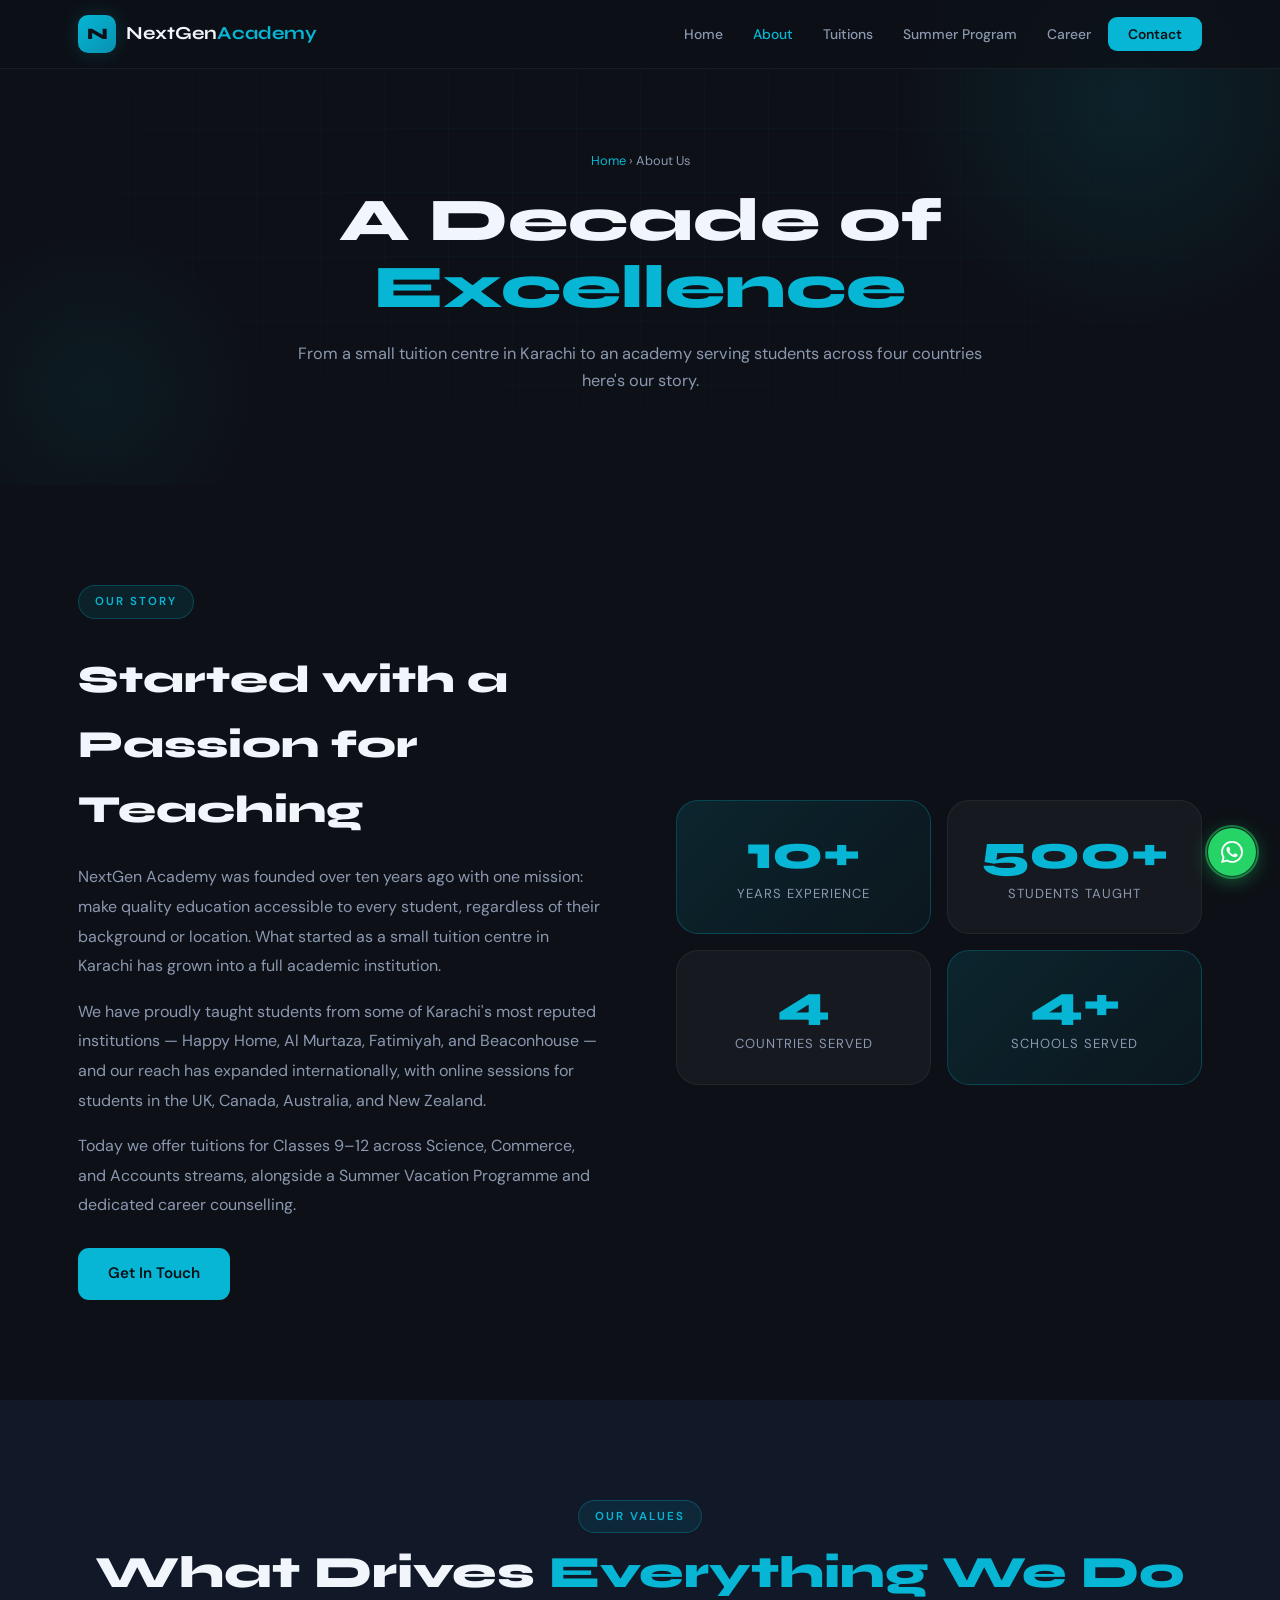
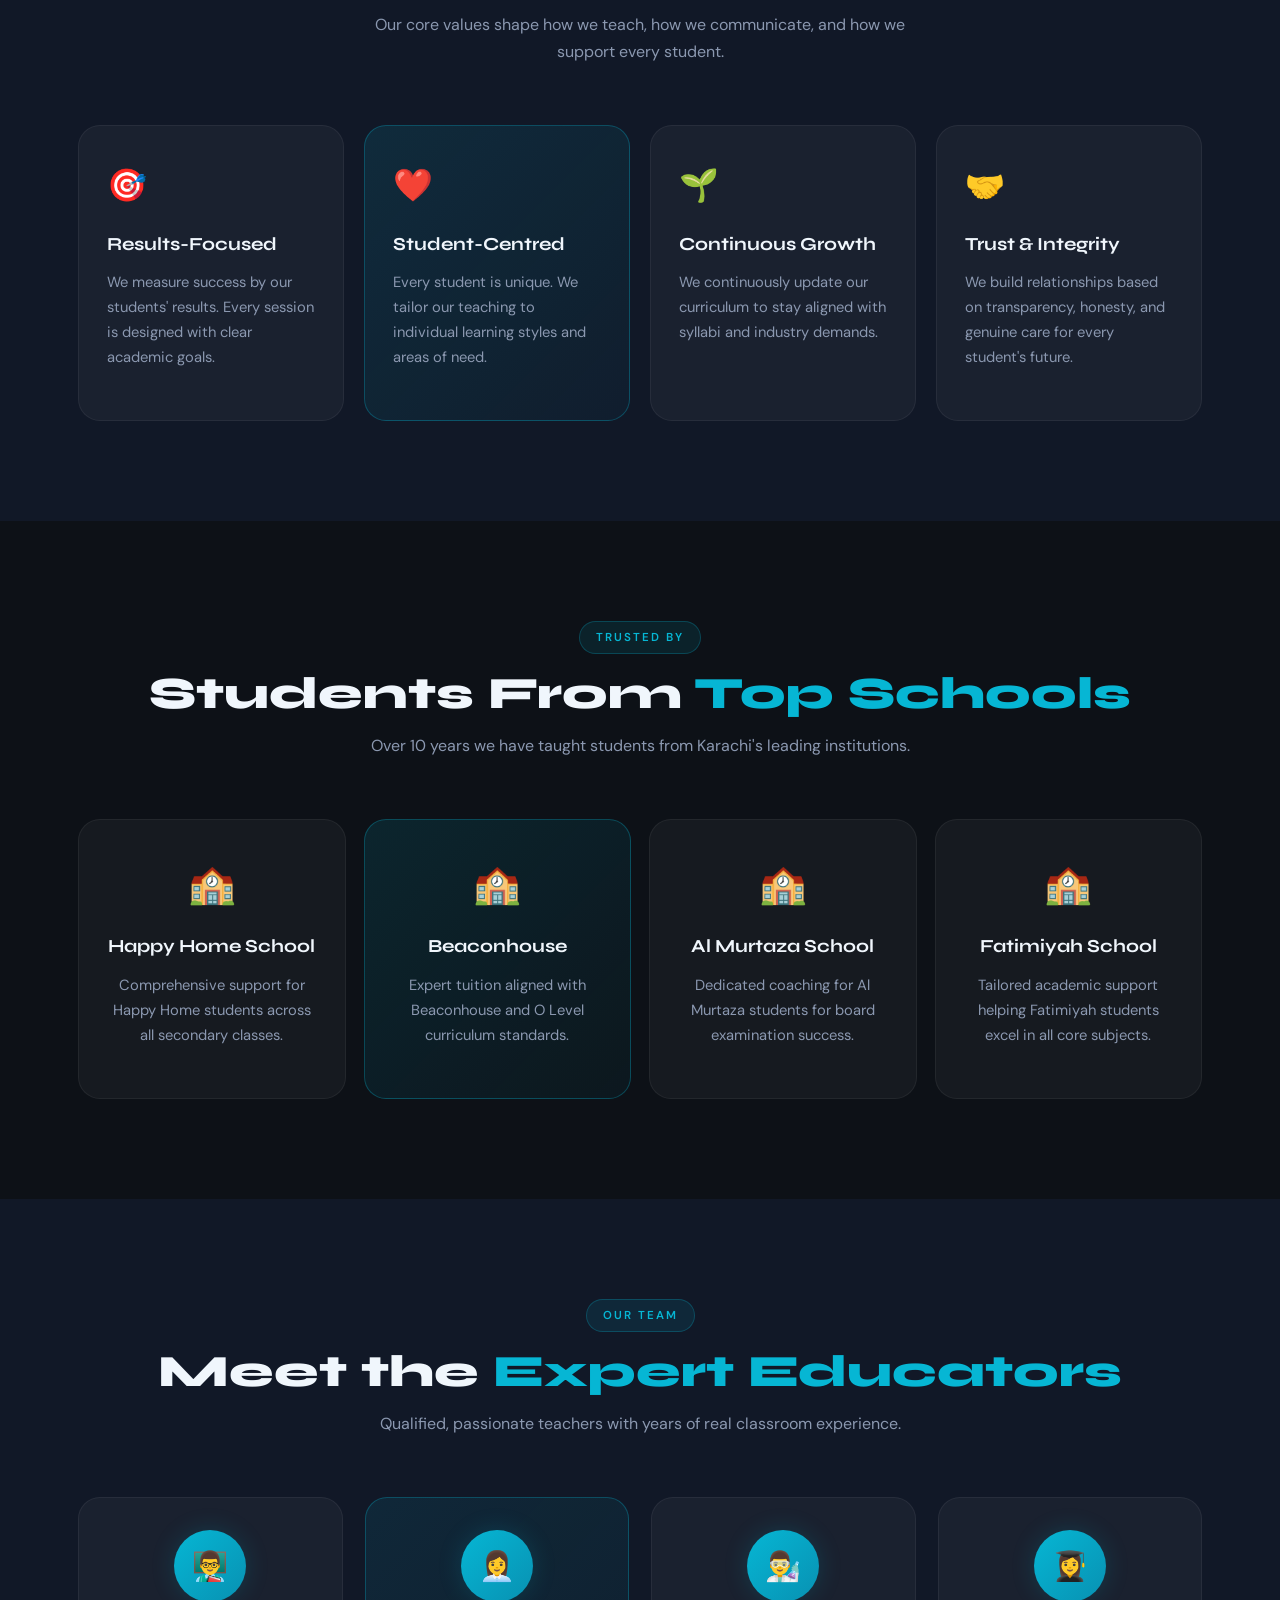
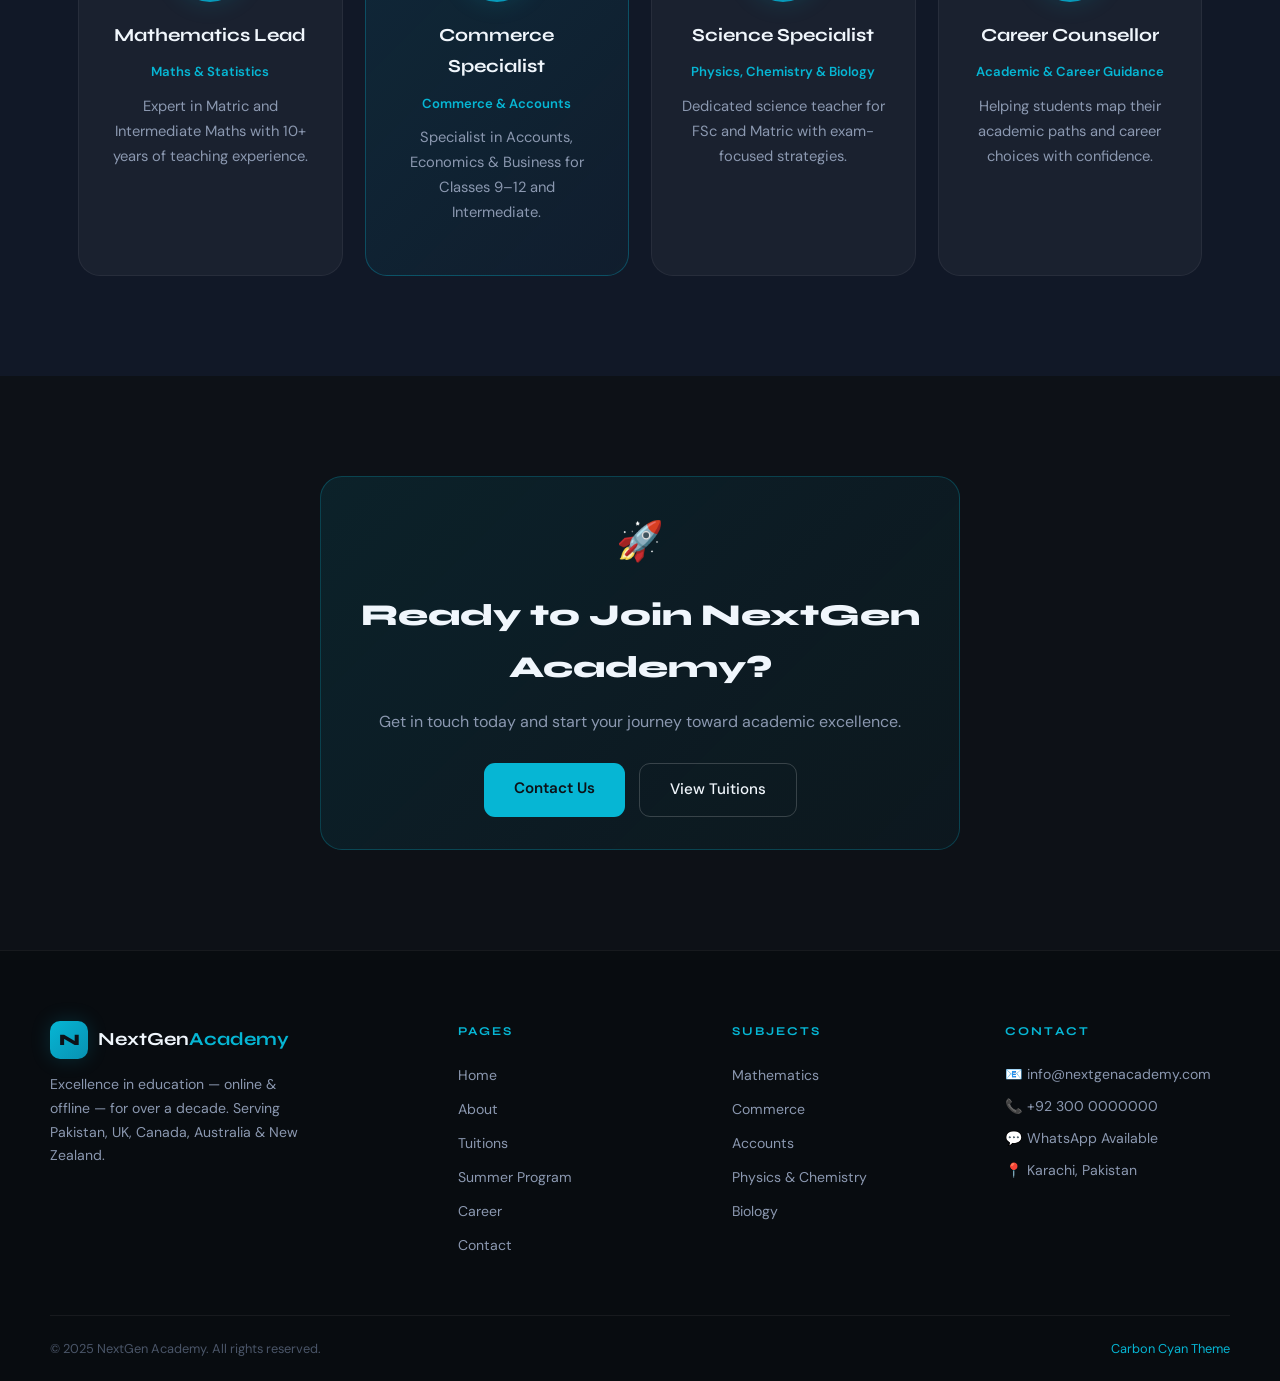
==== about.html @ f151418d "Update about.html" ====
<!DOCTYPE html>
<html lang="en">
<head>
<meta charset="UTF-8"><meta name="viewport" content="width=device-width,initial-scale=1.0">
<title>About Us – NextGen Academy</title>
<link rel="stylesheet" href="nga.css">
</head>
<body>

<nav class="nav" id="nav">
  <div class="nav-inner">
    <a href="index.html" class="logo"><div class="logo-box">N</div><span class="logo-name">NextGen<em>Academy</em></span></a>
    <button class="hbg" id="hbg">☰</button>
    <ul class="nav-links" id="nl">
      <li><a href="index.html">Home</a></li>
      <li><a href="about.html" class="on">About</a></li>
      <li><a href="tuitions.html">Tuitions</a></li>
      <li><a href="summer.html">Summer Program</a></li>
      <li><a href="career.html">Career</a></li>
      <li><a href="contact.html" class="nav-btn">Contact</a></li>
    </ul>
  </div>
</nav>

<div class="page-hero">
  <div class="grid-bg"></div>
  <div class="orb orb1"></div><div class="orb orb2"></div>
  <div class="page-hero-inner">
    <div class="breadcrumb"><a href="index.html">Home</a> › About Us</div>
    <h1>A Decade of <span class="c">Excellence</span></h1>
    <p>From a small tuition centre in Karachi to an academy serving students across four countries here's our story.</p>
  </div>
</div>

<!-- STORY -->
<section class="sec">
  <div class="container two-col-grid" style="display:grid;grid-template-columns:1fr 1fr;gap:72px;align-items:center">
    <div class="reveal">
      <div class="sec-tag" style="text-align:left;display:inline-block">Our Story</div>
      <h2 style="font-family:var(--fh);font-size:clamp(1.8rem,3vw,2.6rem);font-weight:800;margin:14px 0 20px">Started with a <span class="c">Passion for Teaching</span></h2>
      <p style="color:var(--gray);margin-bottom:16px;line-height:1.85">NextGen Academy was founded over ten years ago with one mission: make quality education accessible to every student, regardless of their background or location. What started as a small tuition centre in Karachi has grown into a full academic institution.</p>
      <p style="color:var(--gray);margin-bottom:16px;line-height:1.85">We have proudly taught students from some of Karachi's most reputed institutions — Happy Home, Al Murtaza, Fatimiyah, and Beaconhouse — and our reach has expanded internationally, with online sessions for students in the UK, Canada, Australia, and New Zealand.</p>
      <p style="color:var(--gray);margin-bottom:28px;line-height:1.85">Today we offer tuitions for Classes 9–12 across Science, Commerce, and Accounts streams, alongside a Summer Vacation Programme and dedicated career counselling.</p>
      <a href="contact.html" class="btn-p">Get In Touch</a>
    </div>
    <div style="display:grid;grid-template-columns:1fr 1fr;gap:16px" class="reveal reveal-d1 stats-tile-grid">
      <div style="background:linear-gradient(135deg,rgba(6,182,212,.12),rgba(6,182,212,.04));border:1px solid rgba(6,182,212,.25);border-radius:var(--rl);padding:28px;text-align:center">
        <div style="font-family:var(--fh);font-size:3rem;font-weight:800;color:var(--cyan);line-height:1">10+</div>
        <div style="color:var(--gray);font-size:.82rem;margin-top:6px;text-transform:uppercase;letter-spacing:1px">Years Experience</div>
      </div>
      <div style="background:var(--glass);border:1px solid var(--line);border-radius:var(--rl);padding:28px;text-align:center">
        <div style="font-family:var(--fh);font-size:3rem;font-weight:800;color:var(--cyan);line-height:1">500+</div>
        <div style="color:var(--gray);font-size:.82rem;margin-top:6px;text-transform:uppercase;letter-spacing:1px">Students Taught</div>
      </div>
      <div style="background:var(--glass);border:1px solid var(--line);border-radius:var(--rl);padding:28px;text-align:center">
        <div style="font-family:var(--fh);font-size:3rem;font-weight:800;color:var(--cyan);line-height:1">4</div>
        <div style="color:var(--gray);font-size:.82rem;margin-top:6px;text-transform:uppercase;letter-spacing:1px">Countries Served</div>
      </div>
      <div style="background:linear-gradient(135deg,rgba(6,182,212,.12),rgba(6,182,212,.04));border:1px solid rgba(6,182,212,.25);border-radius:var(--rl);padding:28px;text-align:center">
        <div style="font-family:var(--fh);font-size:3rem;font-weight:800;color:var(--cyan);line-height:1">4+</div>
        <div style="color:var(--gray);font-size:.82rem;margin-top:6px;text-transform:uppercase;letter-spacing:1px">Schools Served</div>
      </div>
    </div>
  </div>
</section>

<!-- VALUES -->
<section class="sec dark">
  <div class="container">
    <div class="sec-head reveal">
      <div class="sec-tag">Our Values</div>
      <h2>What Drives <span class="c">Everything We Do</span></h2>
      <p>Our core values shape how we teach, how we communicate, and how we support every student.</p>
    </div>
    <div style="display:grid;grid-template-columns:repeat(auto-fit,minmax(240px,1fr));gap:20px">
      <div class="card-g reveal reveal-d1"><div class="card-icon">🎯</div><h3>Results-Focused</h3><p>We measure success by our students' results. Every session is designed with clear academic goals.</p></div>
      <div class="card-g reveal reveal-d2" style="background:linear-gradient(135deg,rgba(6,182,212,.12),rgba(6,182,212,.04));border-color:rgba(6,182,212,.3)"><div class="card-icon">❤️</div><h3>Student-Centred</h3><p>Every student is unique. We tailor our teaching to individual learning styles and areas of need.</p></div>
      <div class="card-g reveal reveal-d3"><div class="card-icon">🌱</div><h3>Continuous Growth</h3><p>We continuously update our curriculum to stay aligned with syllabi and industry demands.</p></div>
      <div class="card-g reveal reveal-d4"><div class="card-icon">🤝</div><h3>Trust & Integrity</h3><p>We build relationships based on transparency, honesty, and genuine care for every student's future.</p></div>
    </div>
  </div>
</section>

<!-- SCHOOLS -->
<section class="sec">
  <div class="container">
    <div class="sec-head reveal">
      <div class="sec-tag">Trusted By</div>
      <h2>Students From <span class="c">Top Schools</span></h2>
      <p>Over 10 years we have taught students from Karachi's leading institutions.</p>
    </div>
    <div style="display:grid;grid-template-columns:repeat(auto-fit,minmax(220px,1fr));gap:18px">
      <div class="card-g reveal reveal-d1" style="text-align:center"><div style="font-size:2.4rem;margin-bottom:14px">🏫</div><h3>Happy Home School</h3><p>Comprehensive support for Happy Home students across all secondary classes.</p></div>
      <div class="card-g reveal reveal-d2" style="text-align:center;background:linear-gradient(135deg,rgba(6,182,212,.12),rgba(6,182,212,.04));border-color:rgba(6,182,212,.3)"><div style="font-size:2.4rem;margin-bottom:14px">🏫</div><h3>Beaconhouse</h3><p>Expert tuition aligned with Beaconhouse and O Level curriculum standards.</p></div>
      <div class="card-g reveal reveal-d3" style="text-align:center"><div style="font-size:2.4rem;margin-bottom:14px">🏫</div><h3>Al Murtaza School</h3><p>Dedicated coaching for Al Murtaza students for board examination success.</p></div>
      <div class="card-g reveal reveal-d4" style="text-align:center"><div style="font-size:2.4rem;margin-bottom:14px">🏫</div><h3>Fatimiyah School</h3><p>Tailored academic support helping Fatimiyah students excel in all core subjects.</p></div>
    </div>
  </div>
</section>

<!-- TEAM -->
<section class="sec dark">
  <div class="container">
    <div class="sec-head reveal">
      <div class="sec-tag">Our Team</div>
      <h2>Meet the <span class="c">Expert Educators</span></h2>
      <p>Qualified, passionate teachers with years of real classroom experience.</p>
    </div>
    <div style="display:grid;grid-template-columns:repeat(auto-fit,minmax(240px,1fr));gap:22px">
      <div class="card-g reveal reveal-d1" style="text-align:center">
        <div style="width:72px;height:72px;border-radius:50%;background:linear-gradient(135deg,var(--cyan),#0891b2);display:flex;align-items:center;justify-content:center;font-size:1.8rem;margin:0 auto 18px;box-shadow:0 0 24px var(--cglow)">👨‍🏫</div>
        <h3>Mathematics Lead</h3><div style="color:var(--cyan);font-size:.82rem;margin-bottom:10px;font-weight:600">Maths & Statistics</div>
        <p>Expert in Matric and Intermediate Maths with 10+ years of teaching experience.</p>
      </div>
      <div class="card-g reveal reveal-d2" style="text-align:center;background:linear-gradient(135deg,rgba(6,182,212,.1),rgba(6,182,212,.04));border-color:rgba(6,182,212,.3)">
        <div style="width:72px;height:72px;border-radius:50%;background:linear-gradient(135deg,var(--cyan),#0891b2);display:flex;align-items:center;justify-content:center;font-size:1.8rem;margin:0 auto 18px;box-shadow:0 0 24px var(--cglow)">👩‍💼</div>
        <h3>Commerce Specialist</h3><div style="color:var(--cyan);font-size:.82rem;margin-bottom:10px;font-weight:600">Commerce & Accounts</div>
        <p>Specialist in Accounts, Economics & Business for Classes 9–12 and Intermediate.</p>
      </div>
      <div class="card-g reveal reveal-d3" style="text-align:center">
        <div style="width:72px;height:72px;border-radius:50%;background:linear-gradient(135deg,var(--cyan),#0891b2);display:flex;align-items:center;justify-content:center;font-size:1.8rem;margin:0 auto 18px;box-shadow:0 0 24px var(--cglow)">👨‍🔬</div>
        <h3>Science Specialist</h3><div style="color:var(--cyan);font-size:.82rem;margin-bottom:10px;font-weight:600">Physics, Chemistry & Biology</div>
        <p>Dedicated science teacher for FSc and Matric with exam-focused strategies.</p>
      </div>
      <div class="card-g reveal reveal-d4" style="text-align:center">
        <div style="width:72px;height:72px;border-radius:50%;background:linear-gradient(135deg,var(--cyan),#0891b2);display:flex;align-items:center;justify-content:center;font-size:1.8rem;margin:0 auto 18px;box-shadow:0 0 24px var(--cglow)">👩‍🎓</div>
        <h3>Career Counsellor</h3><div style="color:var(--cyan);font-size:.82rem;margin-bottom:10px;font-weight:600">Academic & Career Guidance</div>
        <p>Helping students map their academic paths and career choices with confidence.</p>
      </div>
    </div>
  </div>
</section>

<!-- CTA -->
<section class="sec" style="text-align:center">
  <div class="container reveal">
    <div class="info-box" style="max-width:640px;margin:0 auto;text-align:center">
      <div style="font-size:2.4rem;margin-bottom:16px">🚀</div>
      <h2 style="font-family:var(--fh);font-size:1.9rem;font-weight:800;margin-bottom:14px">Ready to Join <span class="c">NextGen Academy?</span></h2>
      <p style="color:var(--gray);margin-bottom:28px">Get in touch today and start your journey toward academic excellence.</p>
      <div style="display:flex;gap:14px;justify-content:center;flex-wrap:wrap">
        <a href="contact.html" class="btn-p">Contact Us</a>
        <a href="tuitions.html" class="btn-o">View Tuitions</a>
      </div>
    </div>
  </div>
</section>

<footer class="footer">
  <div class="footer-inner">
    <div class="footer-brand"><div class="logo"><div class="logo-box">N</div><span class="logo-name">NextGen<em>Academy</em></span></div><p>Excellence in education — online & offline — for over a decade. Serving Pakistan, UK, Canada, Australia & New Zealand.</p></div>
    <div><h4>Pages</h4><div class="footer-col"><a href="index.html">Home</a><a href="about.html">About</a><a href="tuitions.html">Tuitions</a><a href="summer.html">Summer Program</a><a href="career.html">Career</a><a href="contact.html">Contact</a></div></div>
    <div><h4>Subjects</h4><div class="footer-col"><a href="tuitions.html">Mathematics</a><a href="tuitions.html">Commerce</a><a href="tuitions.html">Accounts</a><a href="tuitions.html">Physics & Chemistry</a><a href="tuitions.html">Biology</a></div></div>
    <div><h4>Contact</h4><div class="footer-col"><p>📧 info@nextgenacademy.com</p><p>📞 +92 300 0000000</p><p>💬 WhatsApp Available</p><p>📍 Karachi, Pakistan</p></div></div>
  </div>
  <div class="footer-bottom"><p>© 2025 NextGen Academy. All rights reserved.</p><p class="made">Carbon Cyan Theme</p></div>
</footer>
<!-- WhatsApp Float Button -->
<div class="wa-float">
  <a href="https://wa.me/923212913175" target="_blank" rel="noopener" aria-label="Chat on WhatsApp">
    <svg viewBox="0 0 24 24" xmlns="http://www.w3.org/2000/svg"><path d="M17.472 14.382c-.297-.149-1.758-.867-2.03-.967-.273-.099-.471-.148-.67.15-.197.297-.767.966-.94 1.164-.173.199-.347.223-.644.075-.297-.15-1.255-.463-2.39-1.475-.883-.788-1.48-1.761-1.653-2.059-.173-.297-.018-.458.13-.606.134-.133.298-.347.446-.52.149-.174.198-.298.298-.497.099-.198.05-.371-.025-.52-.075-.149-.669-1.612-.916-2.207-.242-.579-.487-.5-.669-.51-.173-.008-.371-.01-.57-.01-.198 0-.52.074-.792.372-.272.297-1.04 1.016-1.04 2.479 0 1.462 1.065 2.875 1.213 3.074.149.198 2.096 3.2 5.077 4.487.709.306 1.262.489 1.694.625.712.227 1.36.195 1.871.118.571-.085 1.758-.719 2.006-1.413.248-.694.248-1.289.173-1.413-.074-.124-.272-.198-.57-.347m-5.421 7.403h-.004a9.87 9.87 0 01-5.031-1.378l-.361-.214-3.741.982.998-3.648-.235-.374a9.86 9.86 0 01-1.51-5.26c.001-5.45 4.436-9.884 9.888-9.884 2.64 0 5.122 1.03 6.988 2.898a9.825 9.825 0 012.893 6.994c-.003 5.45-4.437 9.884-9.885 9.884m8.413-18.297A11.815 11.815 0 0012.05 0C5.495 0 .16 5.335.157 11.892c0 2.096.547 4.142 1.588 5.945L.057 24l6.305-1.654a11.882 11.882 0 005.683 1.448h.005c6.554 0 11.89-5.335 11.893-11.893a11.821 11.821 0 00-3.48-8.413z"/></svg>
  </a>
</div>
<script src="nga.js"></script>
</body>
</html>
---- nga.css ----
@import url('https://fonts.googleapis.com/css2?family=Syne:wght@700;800&family=DM+Sans:ital,wght@0,300;0,400;0,500;0,600;1,400&display=swap');
:root {
  --carbon:#0d1117; --c2:#111827; --c3:#1c2333; --c4:#243044;
  --cyan:#06b6d4; --cyan2:#22d3ee; --cyan3:#67e8f9;
  --cglow:rgba(6,182,212,0.18); --cdim:rgba(6,182,212,0.10);
  --white:#f0f6fc; --gray:#8b98b0; --gray2:#4a5568;
  --line:rgba(255,255,255,0.06); --glass:rgba(255,255,255,0.04);
  --fh:'Syne',sans-serif; --fb:'DM Sans',sans-serif; --r:14px; --rl:22px;
}
*,*::before,*::after{box-sizing:border-box;margin:0;padding:0}
html{scroll-behavior:smooth}
body{font-family:var(--fb);background:var(--carbon);color:var(--white);line-height:1.7;overflow-x:hidden}
a{text-decoration:none;color:inherit}
img{max-width:100%;display:block}
.container{max-width:1180px;margin:0 auto;padding:0 28px}
.sec{padding:100px 28px}
.sec.dark{background:var(--c2)}

/* NAV */
.nav{position:fixed;top:0;left:0;right:0;z-index:999;backdrop-filter:blur(24px);-webkit-backdrop-filter:blur(24px);background:rgba(13,17,23,0.8);border-bottom:1px solid var(--line);transition:background .4s,box-shadow .4s}
.nav.scrolled{background:rgba(13,17,23,.97);box-shadow:0 0 40px rgba(0,0,0,.6)}
.nav-inner{max-width:1180px;margin:0 auto;padding:0 28px;display:flex;align-items:center;justify-content:space-between;height:68px}
.logo{display:flex;align-items:center;gap:10px}
.logo-box{width:38px;height:38px;border-radius:10px;background:linear-gradient(135deg,var(--cyan),#0891b2);display:flex;align-items:center;justify-content:center;font-family:var(--fh);font-weight:800;font-size:1rem;color:#0d1117;box-shadow:0 0 20px var(--cglow)}
.logo-name{font-family:var(--fh);font-size:1.15rem;font-weight:700}
.logo-name em{color:var(--cyan);font-style:normal}
.nav-links{display:flex;align-items:center;gap:4px;list-style:none}
.nav-links a{color:var(--gray);font-size:.87rem;font-weight:500;padding:7px 13px;border-radius:8px;transition:.2s}
.nav-links a:hover,.nav-links a.on{color:var(--white)}
.nav-links a.on{color:var(--cyan)}
.nav-btn{background:var(--cyan)!important;color:#0d1117!important;font-weight:600!important;border-radius:9px!important;padding:8px 20px!important}
.nav-btn:hover{background:var(--cyan2)!important;box-shadow:0 0 24px var(--cglow)!important}
.hbg{display:none;background:none;border:1px solid var(--line);border-radius:8px;color:var(--white);font-size:1.3rem;padding:5px 9px;cursor:pointer}

/* PAGE HERO */
.page-hero{padding:150px 28px 90px;position:relative;overflow:hidden;text-align:center}
.page-hero .grid-bg{position:absolute;inset:0;pointer-events:none;background-image:linear-gradient(rgba(6,182,212,.03) 1px,transparent 1px),linear-gradient(90deg,rgba(6,182,212,.03) 1px,transparent 1px);background-size:64px 64px;mask-image:radial-gradient(ellipse 90% 90% at 50% 40%,black 20%,transparent 80%);-webkit-mask-image:radial-gradient(ellipse 90% 90% at 50% 40%,black 20%,transparent 80%)}
.page-hero .orb{position:absolute;border-radius:50%;pointer-events:none}
.page-hero .orb1{width:500px;height:500px;background:radial-gradient(circle,rgba(6,182,212,.1) 0%,transparent 65%);top:-150px;right:-100px;animation:breathe 9s ease-in-out infinite}
.page-hero .orb2{width:350px;height:350px;background:radial-gradient(circle,rgba(6,182,212,.06) 0%,transparent 65%);bottom:-80px;left:-80px;animation:breathe 12s ease-in-out infinite reverse}
.page-hero-inner{position:relative;z-index:1;max-width:700px;margin:0 auto}
.breadcrumb{font-size:.8rem;color:var(--gray);margin-bottom:16px}
.breadcrumb a{color:var(--cyan)}
.breadcrumb a:hover{text-decoration:underline}
.page-hero h1{font-family:var(--fh);font-size:clamp(2.4rem,5vw,3.8rem);font-weight:800;line-height:1.1;margin-bottom:18px;animation:fadeUp .8s ease both}
.page-hero h1 .c{color:var(--cyan)}
.page-hero p{color:var(--gray);font-size:1.02rem;animation:fadeUp .9s .15s ease both}

/* SECTION HEADER */
.sec-head{text-align:center;margin-bottom:60px}
.sec-tag{display:inline-block;background:var(--cdim);border:1px solid rgba(6,182,212,.25);color:var(--cyan);font-size:.72rem;font-weight:600;text-transform:uppercase;letter-spacing:2px;padding:6px 16px;border-radius:30px;margin-bottom:14px}
.sec-head h2{font-family:var(--fh);font-size:clamp(1.9rem,3.5vw,2.9rem);font-weight:800;line-height:1.15;margin-bottom:12px}
.sec-head h2 .c{color:var(--cyan)}
.sec-head p{color:var(--gray);font-size:1rem;max-width:540px;margin:0 auto}

/* BUTTONS */
.btn-p{display:inline-block;background:var(--cyan);color:#0d1117;font-weight:600;font-size:.95rem;padding:13px 30px;border-radius:11px;transition:.3s;border:none;cursor:pointer;font-family:var(--fb)}
.btn-p:hover{background:var(--cyan2);box-shadow:0 0 36px var(--cglow);transform:translateY(-2px)}
.btn-o{display:inline-block;background:transparent;color:var(--white);font-weight:500;font-size:.95rem;padding:13px 30px;border-radius:11px;border:1px solid rgba(255,255,255,.18);transition:.3s}
.btn-o:hover{border-color:var(--cyan);color:var(--cyan);transform:translateY(-2px)}

/* CARDS */
.glass-card{background:rgba(28,35,51,.65);backdrop-filter:blur(24px);-webkit-backdrop-filter:blur(24px);border:1px solid rgba(6,182,212,.15);border-radius:var(--rl);padding:28px;box-shadow:0 0 60px rgba(6,182,212,.06),inset 0 1px 0 rgba(255,255,255,.06)}
.card-g{background:var(--glass);border:1px solid var(--line);border-radius:var(--rl);padding:32px 28px;transition:.35s;position:relative;overflow:hidden}
.card-g::before{content:'';position:absolute;top:0;left:0;right:0;height:2px;background:linear-gradient(90deg,transparent,var(--cyan),transparent);transform:scaleX(0);transform-origin:center;transition:.4s}
.card-g:hover{border-color:rgba(6,182,212,.3);background:rgba(6,182,212,.04);transform:translateY(-6px);box-shadow:0 20px 60px rgba(0,0,0,.4),0 0 40px rgba(6,182,212,.07)}
.card-g:hover::before{transform:scaleX(1)}
.card-icon{font-size:2rem;margin-bottom:16px}
.card-g h3{font-family:var(--fh);font-size:1.15rem;margin-bottom:10px}
.card-g p{color:var(--gray);font-size:.92rem;margin-bottom:18px}
.card-link{color:var(--cyan);font-size:.85rem;font-weight:600;display:inline-flex;align-items:center;gap:6px;transition:.2s}
.card-link:hover{gap:10px}

/* SUBJECT CARDS */
.subj-card{background:var(--glass);border:1px solid var(--line);border-radius:var(--rl);padding:28px;transition:.3s}
.subj-card:hover{border-color:rgba(6,182,212,.3);transform:translateY(-4px);box-shadow:0 16px 40px rgba(0,0,0,.3)}
.subj-card h3{font-family:var(--fh);font-size:1.05rem;margin-bottom:14px;display:flex;align-items:center;gap:10px;flex-wrap:wrap}
.subj-badge{background:var(--cdim);color:var(--cyan);font-size:.68rem;font-weight:600;padding:3px 10px;border-radius:20px;border:1px solid rgba(6,182,212,.3)}
.subj-list{list-style:none}
.subj-list li{padding:8px 0;border-bottom:1px solid var(--line);color:var(--gray);font-size:.9rem;display:flex;align-items:center;gap:10px}
.subj-list li:last-child{border-bottom:none}
.subj-list li::before{content:'';width:4px;height:4px;border-radius:50%;background:var(--cyan);flex-shrink:0}

/* COURSE CARDS */
.course-card{background:var(--glass);border:1px solid var(--line);border-radius:var(--rl);overflow:hidden;transition:.35s}
.course-card:hover{border-color:rgba(6,182,212,.3);transform:translateY(-6px);box-shadow:0 20px 60px rgba(0,0,0,.4)}
.cc-head{padding:28px;position:relative;overflow:hidden;background:linear-gradient(135deg,var(--c3),var(--c4));border-bottom:1px solid var(--line)}
.cc-head::after{content:'';position:absolute;top:-30px;right:-30px;width:120px;height:120px;border-radius:50%;background:radial-gradient(circle,var(--cdim),transparent);pointer-events:none}
.cc-icon{font-size:2.2rem;margin-bottom:10px}
.cc-head h3{font-family:var(--fh);font-size:1.2rem}
.cc-level{position:absolute;top:18px;right:18px;background:var(--cdim);border:1px solid rgba(6,182,212,.3);color:var(--cyan);font-size:.68rem;font-weight:700;padding:4px 12px;border-radius:20px;letter-spacing:.5px}
.cc-body{padding:24px}
.cc-body p{color:var(--gray);font-size:.9rem;margin-bottom:18px}
.cc-tags{display:flex;flex-wrap:wrap;gap:7px;margin-bottom:18px}
.cc-tags span{background:var(--glass);border:1px solid var(--line);color:var(--gray);font-size:.72rem;padding:4px 11px;border-radius:20px}
.cc-meta{display:flex;gap:14px;font-size:.8rem;color:var(--gray);margin-bottom:18px;flex-wrap:wrap}

/* TABS */
.tab-row{display:flex;gap:8px;flex-wrap:wrap;justify-content:center;margin-bottom:40px}
.tab-btn{background:var(--glass);border:1px solid var(--line);color:var(--gray);padding:9px 22px;border-radius:30px;font-size:.85rem;font-weight:500;cursor:pointer;transition:.25s;font-family:var(--fb)}
.tab-btn:hover,.tab-btn.on{background:var(--cdim);border-color:rgba(6,182,212,.4);color:var(--cyan)}
.tab-panel{display:none}
.tab-panel.on{display:grid;grid-template-columns:repeat(auto-fit,minmax(250px,1fr));gap:20px}

/* CONTACT FORM */
.form-wrap{background:var(--c3);border:1px solid var(--line);border-radius:var(--rl);padding:40px}
.form-group{margin-bottom:20px}
.form-group label{display:block;font-size:.85rem;font-weight:600;color:var(--gray);margin-bottom:8px;letter-spacing:.5px}
.form-group input,.form-group select,.form-group textarea{width:100%;background:var(--glass);border:1px solid var(--line);border-radius:10px;color:var(--white);font-family:var(--fb);font-size:.95rem;padding:13px 16px;transition:.25s;outline:none}
.form-group input:focus,.form-group select:focus,.form-group textarea:focus{border-color:rgba(6,182,212,.5);box-shadow:0 0 0 3px rgba(6,182,212,.08);background:rgba(6,182,212,.04)}
.form-group select option{background:var(--c2);color:var(--white)}
.form-group textarea{resize:vertical;min-height:130px}
.form-row{display:grid;grid-template-columns:1fr 1fr;gap:18px}
.field-err{color:#f87171;font-size:.78rem;margin-top:5px;display:block;min-height:14px}
input.err,select.err,textarea.err{border-color:#f87171!important}
#form-ok{display:none;background:rgba(6,182,212,.1);border:1px solid rgba(6,182,212,.3);color:var(--cyan);padding:16px;border-radius:10px;text-align:center;font-weight:600;margin-top:16px}

/* FOOTER */
.footer{background:#080c10;border-top:1px solid var(--line);padding:70px 28px 0}
.footer-inner{max-width:1180px;margin:0 auto;display:grid;grid-template-columns:1.6fr 1fr 1fr 1fr;gap:48px;padding-bottom:52px}
.footer h4{font-family:var(--fh);font-size:.75rem;text-transform:uppercase;letter-spacing:2px;color:var(--cyan);margin-bottom:18px}
.footer-brand p{color:var(--gray);font-size:.88rem;margin-top:14px;max-width:260px;line-height:1.7}
.footer-col{display:flex;flex-direction:column}
.footer-col a{color:var(--gray);font-size:.88rem;padding:5px 0;transition:.2s}
.footer-col a:hover{color:var(--cyan);padding-left:6px}
.footer-col p{color:var(--gray);font-size:.88rem;padding:4px 0}
.footer-bottom{max-width:1180px;margin:0 auto;border-top:1px solid var(--line);padding:22px 0;display:flex;justify-content:space-between;align-items:center}
.footer-bottom p{color:var(--gray2);font-size:.8rem}
.footer-bottom .made{color:var(--cyan);font-size:.8rem}

/* ANIMATIONS */
@keyframes fadeUp{from{opacity:0;transform:translateY(30px)}to{opacity:1;transform:translateY(0)}}
@keyframes breathe{0%,100%{transform:scale(1)}50%{transform:scale(1.12)}}
@keyframes blink{0%,100%{opacity:1}50%{opacity:.15}}
.reveal{opacity:0;transform:translateY(28px);transition:opacity .65s ease,transform .65s ease}
.reveal.in{opacity:1;transform:translateY(0)}
.reveal-d1{transition-delay:.1s}
.reveal-d2{transition-delay:.2s}
.reveal-d3{transition-delay:.3s}
.reveal-d4{transition-delay:.4s}

/* INFO BOXES */
.info-box{background:linear-gradient(135deg,rgba(6,182,212,.1),rgba(6,182,212,.04));border:1px solid rgba(6,182,212,.25);border-radius:var(--rl);padding:32px 36px}
.contact-item{display:flex;align-items:flex-start;gap:16px;padding:18px;background:var(--glass);border:1px solid var(--line);border-radius:var(--r);border-left:3px solid var(--cyan)}
.contact-item-icon{font-size:1.4rem;flex-shrink:0}
.contact-item h4{font-weight:600;font-size:.9rem;margin-bottom:4px}
.contact-item p{color:var(--gray);font-size:.85rem}

/* STEP CARDS */
.step-card{background:var(--glass);border:1px solid var(--line);border-radius:var(--rl);padding:32px 26px;position:relative;transition:.3s}
.step-card:hover{border-color:rgba(6,182,212,.3);transform:translateY(-4px)}
.step-num{width:36px;height:36px;border-radius:10px;background:var(--cdim);border:1px solid rgba(6,182,212,.4);color:var(--cyan);font-family:var(--fh);font-weight:800;font-size:.95rem;display:flex;align-items:center;justify-content:center;margin-bottom:16px}
.step-card h3{font-family:var(--fh);font-size:1.05rem;margin-bottom:8px}
.step-card p{color:var(--gray);font-size:.9rem}

/* RESPONSIVE */
@media(max-width:900px){
  .footer-inner{grid-template-columns:1fr 1fr}
  .footer-bottom{flex-direction:column;gap:8px}
  .form-row{grid-template-columns:1fr}
}
@media(max-width:640px){
  .nav-links{display:none;flex-direction:column;position:absolute;top:68px;left:0;right:0;background:rgba(13,17,23,.98);border-bottom:1px solid var(--line);padding:12px}
  .nav-links.open{display:flex}
  .hbg{display:block}
  .footer-inner{grid-template-columns:1fr}
  .sec{padding:70px 20px}
  .page-hero{padding:120px 20px 70px}
}

/* WHATSAPP FLOAT BUTTON */
.wa-float{position:fixed;bottom:24px;right:24px;z-index:9999}
.wa-float a{display:flex;align-items:center;justify-content:center;width:48px;height:48px;background:#25D366;border-radius:50%;box-shadow:0 4px 18px rgba(37,211,102,.45),0 2px 8px rgba(0,0,0,.25);transition:.3s;text-decoration:none;position:relative}
.wa-float a:hover{background:#1ebe5d;transform:translateY(-3px) scale(1.08);box-shadow:0 6px 28px rgba(37,211,102,.6)}
.wa-float svg{width:22px;height:22px;fill:#fff;flex-shrink:0}
.wa-float a::before{content:'';position:absolute;inset:-3px;border-radius:50%;border:2px solid rgba(37,211,102,.5);animation:wa-ring 2.5s ease-in-out infinite;pointer-events:none}
@keyframes wa-ring{0%,100%{transform:scale(1);opacity:.6}60%{transform:scale(1.25);opacity:0}}
@media(max-width:640px){
  .wa-float{bottom:18px;right:16px}
  .wa-float a{width:44px;height:44px}
  .wa-float svg{width:20px;height:20px}
}

/* ============================================================
   COMPREHENSIVE RESPONSIVE OVERRIDES
   ============================================================ */

/* ---------- 1024px – large tablets / small laptops ---------- */
@media(max-width:1024px){
  .footer-inner{grid-template-columns:1fr 1fr;gap:32px}
  .sec{padding:80px 24px}
  .container{padding:0 24px}
}

/* ---------- 900px – tablets ---------- */
@media(max-width:900px){
  /* Two-col story grids → single col */
  .two-col-grid{grid-template-columns:1fr!important;gap:40px!important}
  /* Benefits 2-col grid */
  .benefits-grid{grid-template-columns:1fr!important}
  /* Contact page layout */
  .contact-layout{grid-template-columns:1fr!important;gap:40px!important}
  /* About stats tile grid */
  .stats-tile-grid{grid-template-columns:1fr 1fr!important}
  /* Section headings */
  .sec-head{margin-bottom:40px}
  /* Tables overflow scroll already handled inline */
  table{font-size:.82rem}
  /* Countdown banner */
  .info-box[style*="space-between"]{flex-direction:column;align-items:flex-start!important}
}

/* ---------- 768px ---------- */
@media(max-width:768px){
  .page-hero{padding:110px 20px 60px}
  .page-hero h1{font-size:clamp(2rem,6vw,3rem)}
  .sec{padding:64px 20px}
  .form-wrap{padding:28px 22px}
  .info-box{padding:24px 22px}
  .tab-row{gap:6px}
  .tab-btn{padding:8px 16px;font-size:.8rem}
  /* Summer countdown boxes */
  #cd-d,#cd-h,#cd-m{font-size:1.7rem!important}
  /* Card grids tighten */
  .card-g{padding:24px 20px}
  .step-card{padding:24px 20px}
  .course-card .cc-head{padding:22px}
  .course-card .cc-body{padding:20px}
}

/* ---------- 640px – phones landscape / small ---------- */
@media(max-width:640px){
  /* Section padding already set in base 640 query */
  .container{padding:0 16px}

  /* Hero */
  .page-hero{padding:100px 16px 56px}
  .page-hero p{font-size:.92rem}

  /* Nav */
  .nav-inner{padding:0 16px}

  /* Footer */
  .footer{padding:48px 16px 0}
  .footer-inner{gap:28px;padding-bottom:36px}
  .footer-bottom{padding:16px 0;text-align:center}

  /* Buttons */
  .btn-p,.btn-o{padding:12px 22px;font-size:.88rem}

  /* CTA flex */
  div[style*="display:flex;gap:14px;justify-content:center"]{flex-direction:column;align-items:center}

  /* Info box */
  .info-box{padding:20px 18px;border-radius:16px}

  /* Cards */
  .card-g{padding:20px 18px}
  .card-g h3{font-size:1rem}
  .step-card{padding:20px 18px}

  /* Contact items */
  .contact-item{padding:14px}

  /* Form */
  .form-wrap{padding:22px 16px;border-radius:16px}
  .form-group input,.form-group select,.form-group textarea{font-size:.88rem;padding:11px 13px}

  /* Tables */
  table th,table td{padding:10px 12px!important;font-size:.78rem}

  /* Summer course cards */
  .course-card{border-radius:16px}
  .cc-level{position:static;display:inline-block;margin-bottom:8px}

  /* Countdown flex */
  div[style*="display:flex;gap:12px;flex-wrap:wrap"]{justify-content:center;width:100%}

  /* Footer contact col */
  .footer-col p{font-size:.82rem}

  /* Section tag */
  .sec-tag{font-size:.68rem;padding:5px 12px}
}

/* ---------- 420px – very small phones ---------- */
@media(max-width:420px){
  .page-hero h1{font-size:1.9rem}
  .sec-head h2{font-size:1.6rem}
  .tab-btn{padding:7px 12px;font-size:.75rem}
  .form-row{grid-template-columns:1fr!important}
}

/* ============================================================
   RESPONSIVE FIXES — COMPREHENSIVE PATCH
   ============================================================ */

/* ── Hero: center stats & buttons on mobile ── */
@media(max-width:900px){
  .hero-inner{text-align:center}
  .hero-sub{margin-left:auto;margin-right:auto}
  .hero-btns{justify-content:center}
  .stats{justify-content:center}
  .st{padding:0 18px}
  /* Why-us: hide visual panel on tablet, show text full-width */
  .whyus-visual{max-width:100%}
}

/* ── Countdown banner: stack on mobile ── */
@media(max-width:768px){
  .countdown-banner{flex-direction:column!important;align-items:flex-start!important}
  /* Summer course meta row: stack */
  .cc-meta-row{flex-direction:column;gap:4px}
}

/* ── Summer page: countdown boxes full-width on small phones ── */
@media(max-width:480px){
  .cd-boxes{justify-content:center;width:100%}
  .cd-box{flex:1;min-width:70px}
}

/* ── About page: story 2-col grid → 1-col ── */
@media(max-width:900px){
  .two-col-grid{grid-template-columns:1fr!important;gap:40px!important}
  .stats-tile-grid{grid-template-columns:1fr 1fr!important}
}
@media(max-width:480px){
  .stats-tile-grid{grid-template-columns:1fr!important}
}

/* ── Contact page: form + info layout ── */
@media(max-width:900px){
  .contact-layout{grid-template-columns:1fr!important;gap:40px!important}
}

/* ── Ticker: ensure no horizontal overflow ── */
.ticker{overflow:hidden;max-width:100vw}

/* ── Nav: hamburger menu full width links ── */
@media(max-width:640px){
  .nav-links li{width:100%}
  .nav-links a{display:block;width:100%;padding:10px 16px;border-radius:6px}
  .nav-btn{text-align:center}
}

/* ── Section: reduce side padding on very small phones ── */
@media(max-width:360px){
  .sec{padding:56px 12px}
  .container{padding:0 12px}
  .page-hero{padding:100px 12px 50px}
  .footer{padding:40px 12px 0}
}

/* ── Cards: prevent text overflow ── */
.card-g h3,.srv-card h3,.subj-card h3,.step-card h3{word-break:break-word}

/* ── Tab buttons: wrap properly & keep touch-friendly ── */
@media(max-width:480px){
  .tab-row,.subj-tabs{gap:6px}
  .tab-btn{padding:8px 14px;font-size:.78rem;flex-shrink:0}
}

/* ── Tuition page table: horizontal scroll ── */
.table-wrap{overflow-x:auto;-webkit-overflow-scrolling:touch;border-radius:var(--r)}
@media(max-width:640px){
  .table-wrap table{min-width:480px}
}

/* ── Footer: fix bottom row on small screens ── */
@media(max-width:640px){
  .footer-bottom{flex-direction:column;gap:6px;text-align:center}
  .footer-inner{gap:24px;padding-bottom:28px}
}

/* ── Hero buttons: full-width on very small screens ── */
@media(max-width:360px){
  .hero-btns{flex-direction:column;align-items:stretch}
  .btn-p,.btn-o{text-align:center}
}

/* ── Course card level badge: don't overflow on mobile ── */
@media(max-width:480px){
  .cc-level{position:static;display:inline-block;margin-bottom:8px}
  .cc-head{position:relative}
}

/* ── Summer info-box: stack fully ── */
@media(max-width:640px){
  .info-box[style*="space-between"]{flex-direction:column!important;align-items:stretch!important}
  .info-box .btn-p{width:100%;text-align:center}
}

/* ── WhatsApp button: don't overlap content ── */
@media(max-width:360px){
  .wa-float{bottom:12px;right:10px}
}
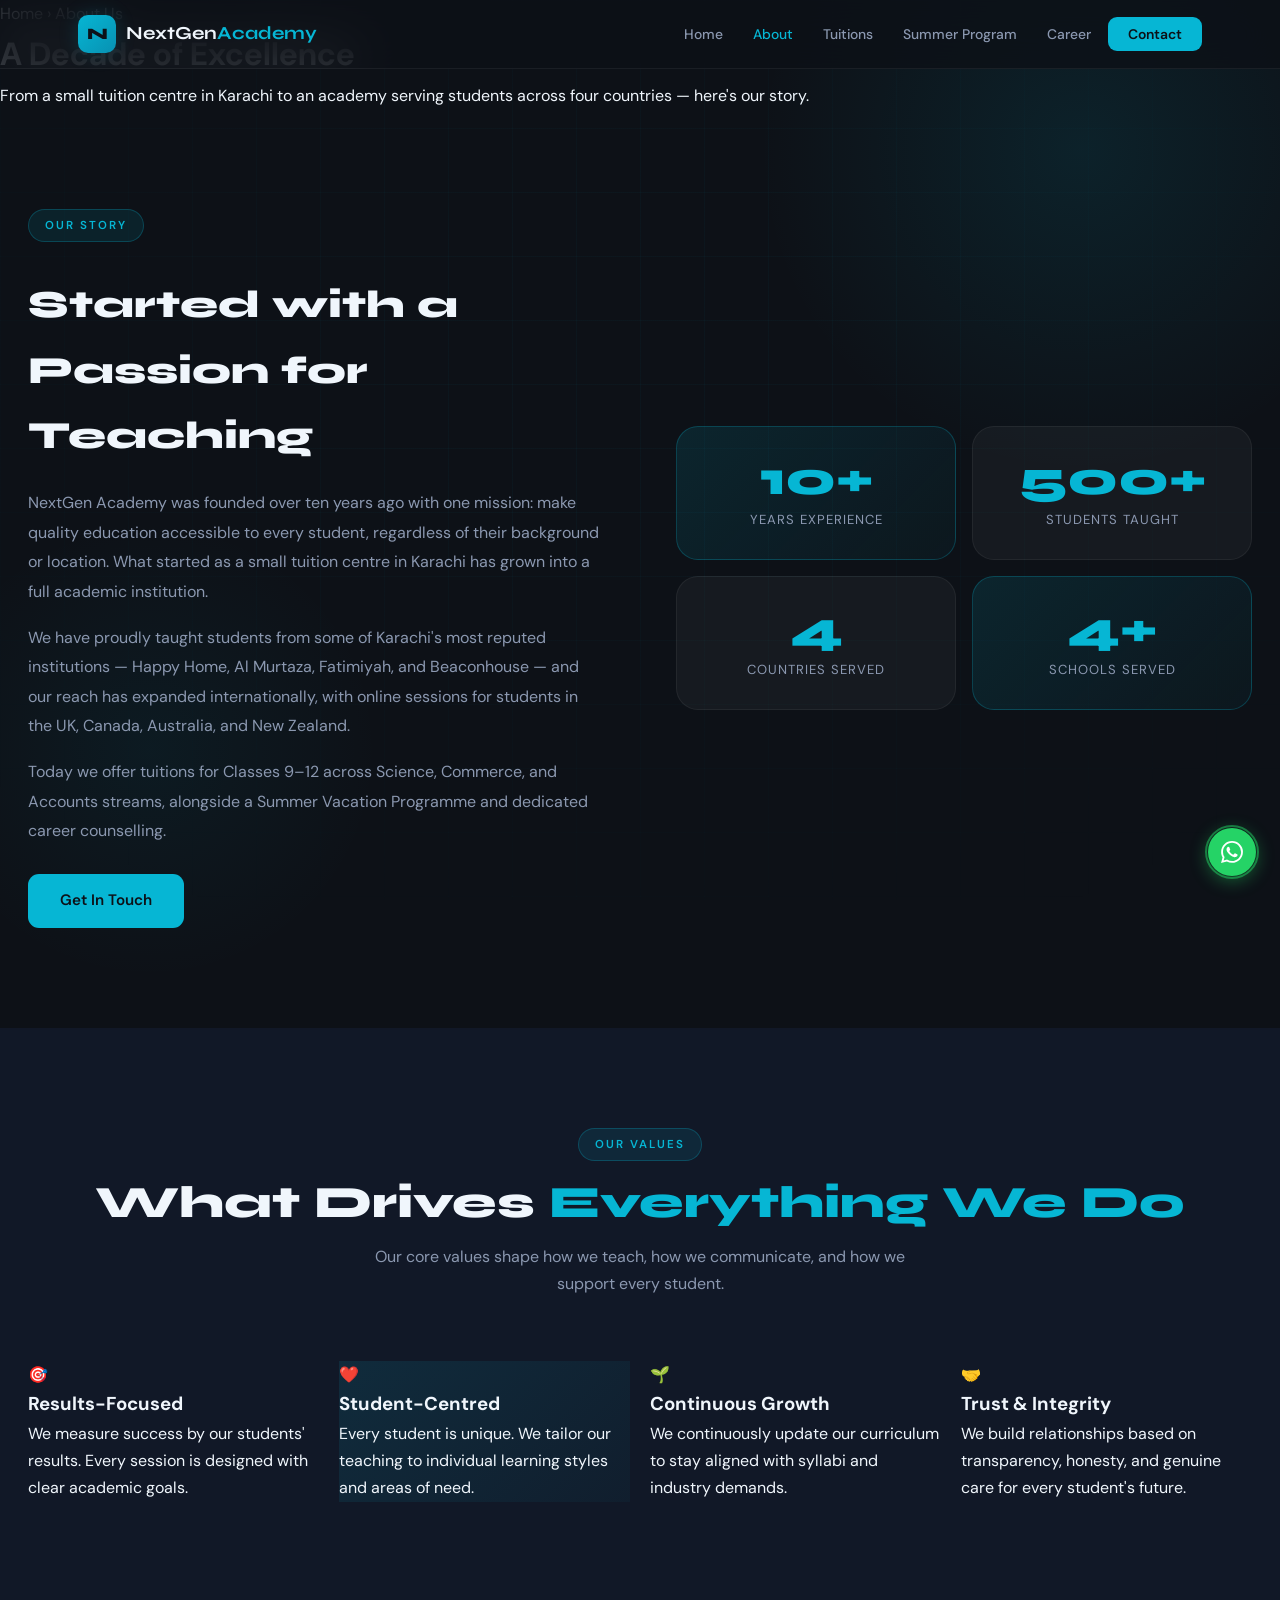
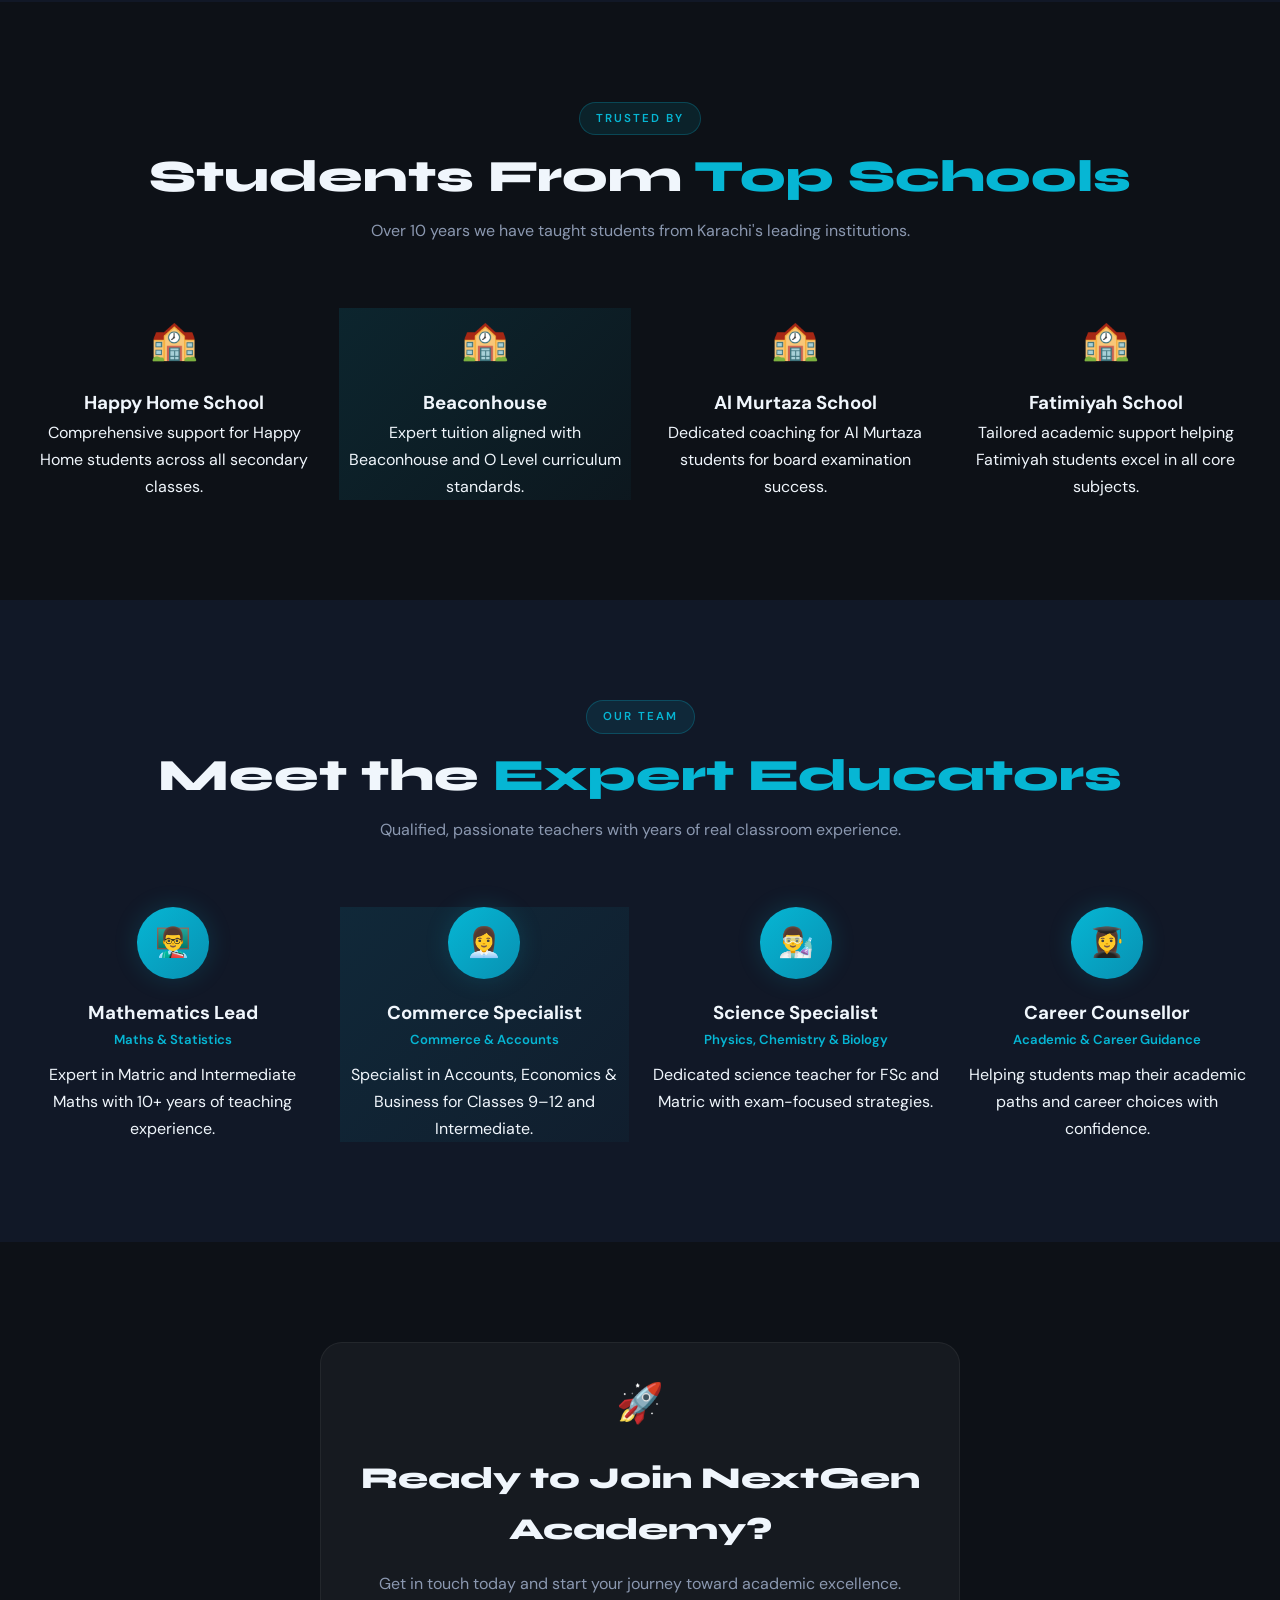
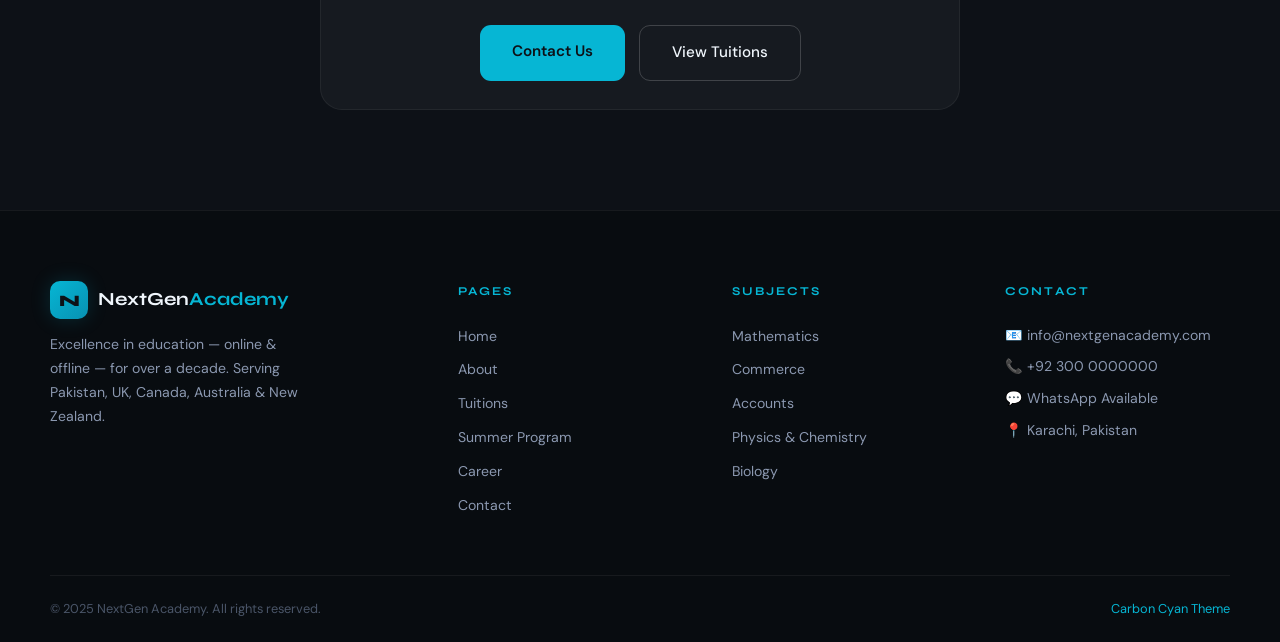
==== commit 401a8afb: "Update about.html" ====
--- a/about.html
+++ b/about.html
@@ -4,6 +4,61 @@
 <meta charset="UTF-8"><meta name="viewport" content="width=device-width,initial-scale=1.0">
 <title>About Us – NextGen Academy</title>
 <link rel="stylesheet" href="nga.css">
+<style>
+/* ── ABOUT PAGE MOBILE FIXES ── */
+
+/* Story two-col grid */
+.two-col-grid {
+  display: grid;
+  grid-template-columns: 1fr 1fr;
+  gap: 72px;
+  align-items: center;
+}
+
+/* Stats tiles inside story */
+.stats-tile-grid {
+  display: grid;
+  grid-template-columns: 1fr 1fr;
+  gap: 16px;
+}
+
+/* Footer bottom flex wrap */
+.footer-bottom {
+  flex-wrap: wrap;
+  gap: 8px;
+}
+
+@media (max-width: 900px) {
+  .two-col-grid {
+    grid-template-columns: 1fr;
+    gap: 40px;
+  }
+}
+
+@media (max-width: 600px) {
+  .stats-tile-grid {
+    grid-template-columns: 1fr 1fr;
+    gap: 12px;
+  }
+
+  /* CTA buttons stack */
+  .cta-btns {
+    flex-direction: column;
+    align-items: center;
+  }
+  .cta-btns a {
+    width: 100%;
+    max-width: 280px;
+    text-align: center;
+  }
+}
+
+@media (max-width: 380px) {
+  .stats-tile-grid {
+    grid-template-columns: 1fr;
+  }
+}
+</style>
 </head>
 <body>
 
@@ -28,13 +83,13 @@
   <div class="page-hero-inner">
     <div class="breadcrumb"><a href="index.html">Home</a> › About Us</div>
     <h1>A Decade of <span class="c">Excellence</span></h1>
-    <p>From a small tuition centre in Karachi to an academy serving students across four countries here's our story.</p>
+    <p>From a small tuition centre in Karachi to an academy serving students across four countries — here's our story.</p>
   </div>
 </div>
 
 <!-- STORY -->
 <section class="sec">
-  <div class="container two-col-grid" style="display:grid;grid-template-columns:1fr 1fr;gap:72px;align-items:center">
+  <div class="container two-col-grid">
     <div class="reveal">
       <div class="sec-tag" style="text-align:left;display:inline-block">Our Story</div>
       <h2 style="font-family:var(--fh);font-size:clamp(1.8rem,3vw,2.6rem);font-weight:800;margin:14px 0 20px">Started with a <span class="c">Passion for Teaching</span></h2>
@@ -43,7 +98,7 @@
       <p style="color:var(--gray);margin-bottom:28px;line-height:1.85">Today we offer tuitions for Classes 9–12 across Science, Commerce, and Accounts streams, alongside a Summer Vacation Programme and dedicated career counselling.</p>
       <a href="contact.html" class="btn-p">Get In Touch</a>
     </div>
-    <div style="display:grid;grid-template-columns:1fr 1fr;gap:16px" class="reveal reveal-d1 stats-tile-grid">
+    <div class="stats-tile-grid reveal reveal-d1">
       <div style="background:linear-gradient(135deg,rgba(6,182,212,.12),rgba(6,182,212,.04));border:1px solid rgba(6,182,212,.25);border-radius:var(--rl);padding:28px;text-align:center">
         <div style="font-family:var(--fh);font-size:3rem;font-weight:800;color:var(--cyan);line-height:1">10+</div>
         <div style="color:var(--gray);font-size:.82rem;margin-top:6px;text-transform:uppercase;letter-spacing:1px">Years Experience</div>
@@ -138,7 +193,7 @@
       <div style="font-size:2.4rem;margin-bottom:16px">🚀</div>
       <h2 style="font-family:var(--fh);font-size:1.9rem;font-weight:800;margin-bottom:14px">Ready to Join <span class="c">NextGen Academy?</span></h2>
       <p style="color:var(--gray);margin-bottom:28px">Get in touch today and start your journey toward academic excellence.</p>
-      <div style="display:flex;gap:14px;justify-content:center;flex-wrap:wrap">
+      <div class="cta-btns" style="display:flex;gap:14px;justify-content:center;flex-wrap:wrap">
         <a href="contact.html" class="btn-p">Contact Us</a>
         <a href="tuitions.html" class="btn-o">View Tuitions</a>
       </div>
@@ -155,7 +210,7 @@
   </div>
   <div class="footer-bottom"><p>© 2025 NextGen Academy. All rights reserved.</p><p class="made">Carbon Cyan Theme</p></div>
 </footer>
-<!-- WhatsApp Float Button -->
+
 <div class="wa-float">
   <a href="https://wa.me/923212913175" target="_blank" rel="noopener" aria-label="Chat on WhatsApp">
     <svg viewBox="0 0 24 24" xmlns="http://www.w3.org/2000/svg"><path d="M17.472 14.382c-.297-.149-1.758-.867-2.03-.967-.273-.099-.471-.148-.67.15-.197.297-.767.966-.94 1.164-.173.199-.347.223-.644.075-.297-.15-1.255-.463-2.39-1.475-.883-.788-1.48-1.761-1.653-2.059-.173-.297-.018-.458.13-.606.134-.133.298-.347.446-.52.149-.174.198-.298.298-.497.099-.198.05-.371-.025-.52-.075-.149-.669-1.612-.916-2.207-.242-.579-.487-.5-.669-.51-.173-.008-.371-.01-.57-.01-.198 0-.52.074-.792.372-.272.297-1.04 1.016-1.04 2.479 0 1.462 1.065 2.875 1.213 3.074.149.198 2.096 3.2 5.077 4.487.709.306 1.262.489 1.694.625.712.227 1.36.195 1.871.118.571-.085 1.758-.719 2.006-1.413.248-.694.248-1.289.173-1.413-.074-.124-.272-.198-.57-.347m-5.421 7.403h-.004a9.87 9.87 0 01-5.031-1.378l-.361-.214-3.741.982.998-3.648-.235-.374a9.86 9.86 0 01-1.51-5.26c.001-5.45 4.436-9.884 9.888-9.884 2.64 0 5.122 1.03 6.988 2.898a9.825 9.825 0 012.893 6.994c-.003 5.45-4.437 9.884-9.885 9.884m8.413-18.297A11.815 11.815 0 0012.05 0C5.495 0 .16 5.335.157 11.892c0 2.096.547 4.142 1.588 5.945L.057 24l6.305-1.654a11.882 11.882 0 005.683 1.448h.005c6.554 0 11.89-5.335 11.893-11.893a11.821 11.821 0 00-3.48-8.413z"/></svg>
--- a/nga.css
+++ b/nga.css
@@ -1,396 +1,366 @@
 @import url('https://fonts.googleapis.com/css2?family=Syne:wght@700;800&family=DM+Sans:ital,wght@0,300;0,400;0,500;0,600;1,400&display=swap');
-:root {
-  --carbon:#0d1117; --c2:#111827; --c3:#1c2333; --c4:#243044;
-  --cyan:#06b6d4; --cyan2:#22d3ee; --cyan3:#67e8f9;
-  --cglow:rgba(6,182,212,0.18); --cdim:rgba(6,182,212,0.10);
-  --white:#f0f6fc; --gray:#8b98b0; --gray2:#4a5568;
-  --line:rgba(255,255,255,0.06); --glass:rgba(255,255,255,0.04);
-  --fh:'Syne',sans-serif; --fb:'DM Sans',sans-serif; --r:14px; --rl:22px;
-}
-*,*::before,*::after{box-sizing:border-box;margin:0;padding:0}
-html{scroll-behavior:smooth}
-body{font-family:var(--fb);background:var(--carbon);color:var(--white);line-height:1.7;overflow-x:hidden}
-a{text-decoration:none;color:inherit}
-img{max-width:100%;display:block}
-.container{max-width:1180px;margin:0 auto;padding:0 28px}
-.sec{padding:100px 28px}
-.sec.dark{background:var(--c2)}
-
-/* NAV */
-.nav{position:fixed;top:0;left:0;right:0;z-index:999;backdrop-filter:blur(24px);-webkit-backdrop-filter:blur(24px);background:rgba(13,17,23,0.8);border-bottom:1px solid var(--line);transition:background .4s,box-shadow .4s}
-.nav.scrolled{background:rgba(13,17,23,.97);box-shadow:0 0 40px rgba(0,0,0,.6)}
-.nav-inner{max-width:1180px;margin:0 auto;padding:0 28px;display:flex;align-items:center;justify-content:space-between;height:68px}
-.logo{display:flex;align-items:center;gap:10px}
-.logo-box{width:38px;height:38px;border-radius:10px;background:linear-gradient(135deg,var(--cyan),#0891b2);display:flex;align-items:center;justify-content:center;font-family:var(--fh);font-weight:800;font-size:1rem;color:#0d1117;box-shadow:0 0 20px var(--cglow)}
-.logo-name{font-family:var(--fh);font-size:1.15rem;font-weight:700}
-.logo-name em{color:var(--cyan);font-style:normal}
-.nav-links{display:flex;align-items:center;gap:4px;list-style:none}
-.nav-links a{color:var(--gray);font-size:.87rem;font-weight:500;padding:7px 13px;border-radius:8px;transition:.2s}
-.nav-links a:hover,.nav-links a.on{color:var(--white)}
-.nav-links a.on{color:var(--cyan)}
-.nav-btn{background:var(--cyan)!important;color:#0d1117!important;font-weight:600!important;border-radius:9px!important;padding:8px 20px!important}
-.nav-btn:hover{background:var(--cyan2)!important;box-shadow:0 0 24px var(--cglow)!important}
-.hbg{display:none;background:none;border:1px solid var(--line);border-radius:8px;color:var(--white);font-size:1.3rem;padding:5px 9px;cursor:pointer}
-
-/* PAGE HERO */
-.page-hero{padding:150px 28px 90px;position:relative;overflow:hidden;text-align:center}
-.page-hero .grid-bg{position:absolute;inset:0;pointer-events:none;background-image:linear-gradient(rgba(6,182,212,.03) 1px,transparent 1px),linear-gradient(90deg,rgba(6,182,212,.03) 1px,transparent 1px);background-size:64px 64px;mask-image:radial-gradient(ellipse 90% 90% at 50% 40%,black 20%,transparent 80%);-webkit-mask-image:radial-gradient(ellipse 90% 90% at 50% 40%,black 20%,transparent 80%)}
-.page-hero .orb{position:absolute;border-radius:50%;pointer-events:none}
-.page-hero .orb1{width:500px;height:500px;background:radial-gradient(circle,rgba(6,182,212,.1) 0%,transparent 65%);top:-150px;right:-100px;animation:breathe 9s ease-in-out infinite}
-.page-hero .orb2{width:350px;height:350px;background:radial-gradient(circle,rgba(6,182,212,.06) 0%,transparent 65%);bottom:-80px;left:-80px;animation:breathe 12s ease-in-out infinite reverse}
-.page-hero-inner{position:relative;z-index:1;max-width:700px;margin:0 auto}
-.breadcrumb{font-size:.8rem;color:var(--gray);margin-bottom:16px}
-.breadcrumb a{color:var(--cyan)}
-.breadcrumb a:hover{text-decoration:underline}
-.page-hero h1{font-family:var(--fh);font-size:clamp(2.4rem,5vw,3.8rem);font-weight:800;line-height:1.1;margin-bottom:18px;animation:fadeUp .8s ease both}
-.page-hero h1 .c{color:var(--cyan)}
-.page-hero p{color:var(--gray);font-size:1.02rem;animation:fadeUp .9s .15s ease both}
-
-/* SECTION HEADER */
-.sec-head{text-align:center;margin-bottom:60px}
-.sec-tag{display:inline-block;background:var(--cdim);border:1px solid rgba(6,182,212,.25);color:var(--cyan);font-size:.72rem;font-weight:600;text-transform:uppercase;letter-spacing:2px;padding:6px 16px;border-radius:30px;margin-bottom:14px}
-.sec-head h2{font-family:var(--fh);font-size:clamp(1.9rem,3.5vw,2.9rem);font-weight:800;line-height:1.15;margin-bottom:12px}
-.sec-head h2 .c{color:var(--cyan)}
-.sec-head p{color:var(--gray);font-size:1rem;max-width:540px;margin:0 auto}
-
-/* BUTTONS */
-.btn-p{display:inline-block;background:var(--cyan);color:#0d1117;font-weight:600;font-size:.95rem;padding:13px 30px;border-radius:11px;transition:.3s;border:none;cursor:pointer;font-family:var(--fb)}
-.btn-p:hover{background:var(--cyan2);box-shadow:0 0 36px var(--cglow);transform:translateY(-2px)}
-.btn-o{display:inline-block;background:transparent;color:var(--white);font-weight:500;font-size:.95rem;padding:13px 30px;border-radius:11px;border:1px solid rgba(255,255,255,.18);transition:.3s}
-.btn-o:hover{border-color:var(--cyan);color:var(--cyan);transform:translateY(-2px)}
-
-/* CARDS */
-.glass-card{background:rgba(28,35,51,.65);backdrop-filter:blur(24px);-webkit-backdrop-filter:blur(24px);border:1px solid rgba(6,182,212,.15);border-radius:var(--rl);padding:28px;box-shadow:0 0 60px rgba(6,182,212,.06),inset 0 1px 0 rgba(255,255,255,.06)}
-.card-g{background:var(--glass);border:1px solid var(--line);border-radius:var(--rl);padding:32px 28px;transition:.35s;position:relative;overflow:hidden}
-.card-g::before{content:'';position:absolute;top:0;left:0;right:0;height:2px;background:linear-gradient(90deg,transparent,var(--cyan),transparent);transform:scaleX(0);transform-origin:center;transition:.4s}
-.card-g:hover{border-color:rgba(6,182,212,.3);background:rgba(6,182,212,.04);transform:translateY(-6px);box-shadow:0 20px 60px rgba(0,0,0,.4),0 0 40px rgba(6,182,212,.07)}
-.card-g:hover::before{transform:scaleX(1)}
-.card-icon{font-size:2rem;margin-bottom:16px}
-.card-g h3{font-family:var(--fh);font-size:1.15rem;margin-bottom:10px}
-.card-g p{color:var(--gray);font-size:.92rem;margin-bottom:18px}
-.card-link{color:var(--cyan);font-size:.85rem;font-weight:600;display:inline-flex;align-items:center;gap:6px;transition:.2s}
-.card-link:hover{gap:10px}
-
-/* SUBJECT CARDS */
-.subj-card{background:var(--glass);border:1px solid var(--line);border-radius:var(--rl);padding:28px;transition:.3s}
-.subj-card:hover{border-color:rgba(6,182,212,.3);transform:translateY(-4px);box-shadow:0 16px 40px rgba(0,0,0,.3)}
-.subj-card h3{font-family:var(--fh);font-size:1.05rem;margin-bottom:14px;display:flex;align-items:center;gap:10px;flex-wrap:wrap}
-.subj-badge{background:var(--cdim);color:var(--cyan);font-size:.68rem;font-weight:600;padding:3px 10px;border-radius:20px;border:1px solid rgba(6,182,212,.3)}
-.subj-list{list-style:none}
-.subj-list li{padding:8px 0;border-bottom:1px solid var(--line);color:var(--gray);font-size:.9rem;display:flex;align-items:center;gap:10px}
-.subj-list li:last-child{border-bottom:none}
-.subj-list li::before{content:'';width:4px;height:4px;border-radius:50%;background:var(--cyan);flex-shrink:0}
-
-/* COURSE CARDS */
-.course-card{background:var(--glass);border:1px solid var(--line);border-radius:var(--rl);overflow:hidden;transition:.35s}
-.course-card:hover{border-color:rgba(6,182,212,.3);transform:translateY(-6px);box-shadow:0 20px 60px rgba(0,0,0,.4)}
-.cc-head{padding:28px;position:relative;overflow:hidden;background:linear-gradient(135deg,var(--c3),var(--c4));border-bottom:1px solid var(--line)}
-.cc-head::after{content:'';position:absolute;top:-30px;right:-30px;width:120px;height:120px;border-radius:50%;background:radial-gradient(circle,var(--cdim),transparent);pointer-events:none}
-.cc-icon{font-size:2.2rem;margin-bottom:10px}
-.cc-head h3{font-family:var(--fh);font-size:1.2rem}
-.cc-level{position:absolute;top:18px;right:18px;background:var(--cdim);border:1px solid rgba(6,182,212,.3);color:var(--cyan);font-size:.68rem;font-weight:700;padding:4px 12px;border-radius:20px;letter-spacing:.5px}
-.cc-body{padding:24px}
-.cc-body p{color:var(--gray);font-size:.9rem;margin-bottom:18px}
-.cc-tags{display:flex;flex-wrap:wrap;gap:7px;margin-bottom:18px}
-.cc-tags span{background:var(--glass);border:1px solid var(--line);color:var(--gray);font-size:.72rem;padding:4px 11px;border-radius:20px}
-.cc-meta{display:flex;gap:14px;font-size:.8rem;color:var(--gray);margin-bottom:18px;flex-wrap:wrap}
-
-/* TABS */
-.tab-row{display:flex;gap:8px;flex-wrap:wrap;justify-content:center;margin-bottom:40px}
-.tab-btn{background:var(--glass);border:1px solid var(--line);color:var(--gray);padding:9px 22px;border-radius:30px;font-size:.85rem;font-weight:500;cursor:pointer;transition:.25s;font-family:var(--fb)}
-.tab-btn:hover,.tab-btn.on{background:var(--cdim);border-color:rgba(6,182,212,.4);color:var(--cyan)}
-.tab-panel{display:none}
-.tab-panel.on{display:grid;grid-template-columns:repeat(auto-fit,minmax(250px,1fr));gap:20px}
-
-/* CONTACT FORM */
-.form-wrap{background:var(--c3);border:1px solid var(--line);border-radius:var(--rl);padding:40px}
-.form-group{margin-bottom:20px}
-.form-group label{display:block;font-size:.85rem;font-weight:600;color:var(--gray);margin-bottom:8px;letter-spacing:.5px}
-.form-group input,.form-group select,.form-group textarea{width:100%;background:var(--glass);border:1px solid var(--line);border-radius:10px;color:var(--white);font-family:var(--fb);font-size:.95rem;padding:13px 16px;transition:.25s;outline:none}
-.form-group input:focus,.form-group select:focus,.form-group textarea:focus{border-color:rgba(6,182,212,.5);box-shadow:0 0 0 3px rgba(6,182,212,.08);background:rgba(6,182,212,.04)}
-.form-group select option{background:var(--c2);color:var(--white)}
-.form-group textarea{resize:vertical;min-height:130px}
-.form-row{display:grid;grid-template-columns:1fr 1fr;gap:18px}
-.field-err{color:#f87171;font-size:.78rem;margin-top:5px;display:block;min-height:14px}
-input.err,select.err,textarea.err{border-color:#f87171!important}
-#form-ok{display:none;background:rgba(6,182,212,.1);border:1px solid rgba(6,182,212,.3);color:var(--cyan);padding:16px;border-radius:10px;text-align:center;font-weight:600;margin-top:16px}
-
-/* FOOTER */
-.footer{background:#080c10;border-top:1px solid var(--line);padding:70px 28px 0}
-.footer-inner{max-width:1180px;margin:0 auto;display:grid;grid-template-columns:1.6fr 1fr 1fr 1fr;gap:48px;padding-bottom:52px}
-.footer h4{font-family:var(--fh);font-size:.75rem;text-transform:uppercase;letter-spacing:2px;color:var(--cyan);margin-bottom:18px}
-.footer-brand p{color:var(--gray);font-size:.88rem;margin-top:14px;max-width:260px;line-height:1.7}
-.footer-col{display:flex;flex-direction:column}
-.footer-col a{color:var(--gray);font-size:.88rem;padding:5px 0;transition:.2s}
-.footer-col a:hover{color:var(--cyan);padding-left:6px}
-.footer-col p{color:var(--gray);font-size:.88rem;padding:4px 0}
-.footer-bottom{max-width:1180px;margin:0 auto;border-top:1px solid var(--line);padding:22px 0;display:flex;justify-content:space-between;align-items:center}
-.footer-bottom p{color:var(--gray2);font-size:.8rem}
-.footer-bottom .made{color:var(--cyan);font-size:.8rem}
-
-/* ANIMATIONS */
-@keyframes fadeUp{from{opacity:0;transform:translateY(30px)}to{opacity:1;transform:translateY(0)}}
-@keyframes breathe{0%,100%{transform:scale(1)}50%{transform:scale(1.12)}}
-@keyframes blink{0%,100%{opacity:1}50%{opacity:.15}}
-.reveal{opacity:0;transform:translateY(28px);transition:opacity .65s ease,transform .65s ease}
-.reveal.in{opacity:1;transform:translateY(0)}
-.reveal-d1{transition-delay:.1s}
-.reveal-d2{transition-delay:.2s}
-.reveal-d3{transition-delay:.3s}
-.reveal-d4{transition-delay:.4s}
-
-/* INFO BOXES */
-.info-box{background:linear-gradient(135deg,rgba(6,182,212,.1),rgba(6,182,212,.04));border:1px solid rgba(6,182,212,.25);border-radius:var(--rl);padding:32px 36px}
-.contact-item{display:flex;align-items:flex-start;gap:16px;padding:18px;background:var(--glass);border:1px solid var(--line);border-radius:var(--r);border-left:3px solid var(--cyan)}
-.contact-item-icon{font-size:1.4rem;flex-shrink:0}
-.contact-item h4{font-weight:600;font-size:.9rem;margin-bottom:4px}
-.contact-item p{color:var(--gray);font-size:.85rem}
-
-/* STEP CARDS */
-.step-card{background:var(--glass);border:1px solid var(--line);border-radius:var(--rl);padding:32px 26px;position:relative;transition:.3s}
-.step-card:hover{border-color:rgba(6,182,212,.3);transform:translateY(-4px)}
-.step-num{width:36px;height:36px;border-radius:10px;background:var(--cdim);border:1px solid rgba(6,182,212,.4);color:var(--cyan);font-family:var(--fh);font-weight:800;font-size:.95rem;display:flex;align-items:center;justify-content:center;margin-bottom:16px}
-.step-card h3{font-family:var(--fh);font-size:1.05rem;margin-bottom:8px}
-.step-card p{color:var(--gray);font-size:.9rem}
-
-/* RESPONSIVE */
-@media(max-width:900px){
-  .footer-inner{grid-template-columns:1fr 1fr}
-  .footer-bottom{flex-direction:column;gap:8px}
-  .form-row{grid-template-columns:1fr}
-}
+
+ 
+  :root {
+  --carbon:   #0d1117;
+  --c2:       #111827;
+  --c3:       #1c2333;
+  --c4:       #243044;
+  --cyan:     #06b6d4;
+  --cyan2:    #22d3ee;
+  --cyan3:    #67e8f9;
+  --cglow:    rgba(6,182,212,0.18);
+  --cdim:     rgba(6,182,212,0.10);
+  --white:    #f0f6fc;
+  --gray:     #8b98b0;
+  --gray2:    #4a5568;
+  --line:     rgba(255,255,255,0.06);
+  --glass:    rgba(255,255,255,0.04);
+  --fh:       'Syne', sans-serif;
+  --fb:       'DM Sans', sans-serif;
+  --r:        14px;
+  --rl:       22px;
+}
+*, *::before, *::after { box-sizing: border-box; margin: 0; padding: 0; }
+html { scroll-behavior: smooth; }
+body { font-family: var(--fb); background: var(--carbon); color: var(--white); line-height: 1.7; overflow-x: hidden; }
+a { text-decoration: none; color: inherit; }
+
+/* ── NAVBAR ── */
+.nav {
+  position: fixed; top: 0; left: 0; right: 0; z-index: 999;
+  backdrop-filter: blur(24px); -webkit-backdrop-filter: blur(24px);
+  background: rgba(13,17,23,0.8);
+  border-bottom: 1px solid var(--line);
+  transition: background .4s, box-shadow .4s;
+}
+.nav.scrolled { background: rgba(13,17,23,0.97); box-shadow: 0 0 40px rgba(0,0,0,.6); }
+.nav-inner { max-width: 1180px; margin: 0 auto; padding: 0 28px; display: flex; align-items: center; justify-content: space-between; height: 68px; }
+.logo { display: flex; align-items: center; gap: 10px; }
+.logo-box {
+  width: 38px; height: 38px; border-radius: 10px;
+  background: linear-gradient(135deg, var(--cyan), #0891b2);
+  display: flex; align-items: center; justify-content: center;
+  font-family: var(--fh); font-weight: 800; font-size: 1rem; color: #0d1117;
+  box-shadow: 0 0 20px var(--cglow);
+  flex-shrink: 0;
+}
+.logo-name { font-family: var(--fh); font-size: 1.15rem; font-weight: 700; }
+.logo-name em { color: var(--cyan); font-style: normal; }
+.nav-links { display: flex; align-items: center; gap: 4px; list-style: none; }
+.nav-links a { color: var(--gray); font-size: .87rem; font-weight: 500; padding: 7px 13px; border-radius: 8px; transition: .2s; }
+.nav-links a:hover, .nav-links a.on { color: var(--white); }
+.nav-links a.on { color: var(--cyan); }
+.nav-btn { background: var(--cyan) !important; color: #0d1117 !important; font-weight: 600 !important; border-radius: 9px !important; padding: 8px 20px !important; }
+.nav-btn:hover { background: var(--cyan2) !important; box-shadow: 0 0 24px var(--cglow) !important; }
+.hbg { display: none; background: none; border: 1px solid var(--line); border-radius: 8px; color: var(--white); font-size: 1.3rem; padding: 5px 9px; cursor: pointer; flex-shrink: 0; }
+
+/* ── HERO ── */
+.hero {
+  min-height: 100vh; display: flex; align-items: center;
+  padding: 110px 28px 80px; position: relative; overflow: hidden;
+}
+.grid-bg {
+  position: absolute; inset: 0; pointer-events: none;
+  background-image: linear-gradient(rgba(6,182,212,.035) 1px, transparent 1px), linear-gradient(90deg, rgba(6,182,212,.035) 1px, transparent 1px);
+  background-size: 64px 64px;
+  mask-image: radial-gradient(ellipse 90% 90% at 50% 40%, black 20%, transparent 80%);
+  -webkit-mask-image: radial-gradient(ellipse 90% 90% at 50% 40%, black 20%, transparent 80%);
+}
+.orb { position: absolute; border-radius: 50%; pointer-events: none; }
+.orb1 { width: 700px; height: 700px; background: radial-gradient(circle, rgba(6,182,212,.1) 0%, transparent 65%); top: -200px; right: -150px; animation: breathe 9s ease-in-out infinite; }
+.orb2 { width: 500px; height: 500px; background: radial-gradient(circle, rgba(6,182,212,.06) 0%, transparent 65%); bottom: -100px; left: -100px; animation: breathe 12s ease-in-out infinite reverse; }
+@keyframes breathe { 0%,100%{transform:scale(1)} 50%{transform:scale(1.15)} }
+
+.hero-inner { max-width: 1180px; margin: 0 auto; width: 100%; display: grid; grid-template-columns: 1fr 430px; gap: 80px; align-items: center; position: relative; z-index: 1; }
+
+.badge {
+  display: inline-flex; align-items: center; gap: 8px;
+  background: var(--cdim); border: 1px solid rgba(6,182,212,.3);
+  color: var(--cyan); font-size: .76rem; font-weight: 600; letter-spacing: 1.8px; text-transform: uppercase;
+  padding: 7px 16px; border-radius: 40px; margin-bottom: 26px;
+  animation: fadeUp .8s ease both;
+}
+.live-dot { width: 6px; height: 6px; border-radius: 50%; background: var(--cyan); animation: blink 2s ease-in-out infinite; flex-shrink: 0; }
+@keyframes blink { 0%,100%{opacity:1} 50%{opacity:.15} }
+
+.hero h1 {
+  font-family: var(--fh); font-size: clamp(2.8rem, 5.5vw, 4.4rem);
+  font-weight: 800; line-height: 1.08; margin-bottom: 22px;
+  animation: fadeUp .9s .15s ease both;
+}
+.hero h1 .c { color: var(--cyan); }
+.hero h1 .dim { color: var(--gray); }
+
+.hero-sub { color: var(--gray); font-size: 1.02rem; max-width: 480px; margin-bottom: 38px; animation: fadeUp 1s .3s ease both; }
+
+.hero-btns { display: flex; gap: 14px; flex-wrap: wrap; margin-bottom: 52px; animation: fadeUp 1s .45s ease both; }
+.btn-p { display: inline-block; background: var(--cyan); color: #0d1117; font-weight: 600; font-size: .95rem; padding: 14px 32px; border-radius: 11px; transition: .3s; border: none; cursor: pointer; font-family: var(--fb); white-space: nowrap; }
+.btn-p:hover { background: var(--cyan2); box-shadow: 0 0 36px var(--cglow); transform: translateY(-2px); }
+.btn-o { display: inline-block; background: transparent; color: var(--white); font-weight: 500; font-size: .95rem; padding: 14px 32px; border-radius: 11px; border: 1px solid rgba(255,255,255,.18); transition: .3s; white-space: nowrap; }
+.btn-o:hover { border-color: var(--cyan); color: var(--cyan); transform: translateY(-2px); }
+
+.stats { display: flex; gap: 0; animation: fadeUp 1s .6s ease both; flex-wrap: wrap; }
+.st { padding: 0 30px; border-right: 1px solid var(--line); }
+.st:first-child { padding-left: 0; }
+.st:last-child { border-right: none; }
+.st-n { font-family: var(--fh); font-size: 2.2rem; font-weight: 800; color: var(--cyan); line-height: 1; }
+.st-l { font-size: .75rem; color: var(--gray); text-transform: uppercase; letter-spacing: 1.2px; margin-top: 4px; }
+
+/* Hero card */
+.hero-visual { animation: fadeUp 1s .3s ease both; }
+.glass-card {
+  background: rgba(28,35,51,.65);
+  backdrop-filter: blur(24px); -webkit-backdrop-filter: blur(24px);
+  border: 1px solid rgba(6,182,212,.15);
+  border-radius: var(--rl); padding: 28px;
+  animation: float 7s ease-in-out infinite;
+  box-shadow: 0 0 60px rgba(6,182,212,.06), inset 0 1px 0 rgba(255,255,255,.06);
+}
+@keyframes float { 0%,100%{transform:translateY(0)} 50%{transform:translateY(-14px)} }
+.gc-label { font-size: .72rem; color: var(--cyan); text-transform: uppercase; letter-spacing: 2px; margin-bottom: 16px; font-weight: 600; }
+.pills { display: flex; flex-wrap: wrap; gap: 8px; margin-bottom: 22px; }
+.pill {
+  background: var(--glass); border: 1px solid var(--line);
+  color: var(--gray); font-size: .8rem; padding: 6px 14px; border-radius: 30px; transition: .25s; cursor: default;
+}
+.pill.on, .pill:hover { background: var(--cdim); border-color: rgba(6,182,212,.35); color: var(--cyan); }
+.gc-divider { height: 1px; background: var(--line); margin: 18px 0; }
+.mini-stats { display: grid; grid-template-columns: 1fr 1fr; gap: 10px; }
+.ms {
+  background: var(--glass); border: 1px solid var(--line); border-radius: var(--r);
+  padding: 14px; text-align: center;
+}
+.ms-n { font-family: var(--fh); font-size: 1.4rem; font-weight: 800; color: var(--cyan2); }
+.ms-l { font-size: .72rem; color: var(--gray); margin-top: 2px; }
+
+/* ── TICKER ── */
+.ticker { background: var(--c2); border-top: 1px solid var(--line); border-bottom: 1px solid var(--line); padding: 14px 0; overflow: hidden; }
+.ticker-track { display: flex; gap: 48px; animation: tick 28s linear infinite; white-space: nowrap; }
+@keyframes tick { 0%{transform:translateX(0)} 100%{transform:translateX(-50%)} }
+.ticker-item { display: flex; align-items: center; gap: 10px; font-size: .82rem; color: var(--gray); flex-shrink: 0; }
+.ticker-dot { width: 5px; height: 5px; border-radius: 50%; background: var(--cyan); flex-shrink: 0; }
+
+/* ── SECTION SHARED ── */
+.sec { padding: 100px 28px; }
+.sec.dark { background: var(--c2); }
+.sec-head { text-align: center; margin-bottom: 64px; }
+.sec-tag { display: inline-block; background: var(--cdim); border: 1px solid rgba(6,182,212,.25); color: var(--cyan); font-size: .72rem; font-weight: 600; text-transform: uppercase; letter-spacing: 2px; padding: 6px 16px; border-radius: 30px; margin-bottom: 16px; }
+.sec-head h2 { font-family: var(--fh); font-size: clamp(1.9rem,3.5vw,3rem); font-weight: 800; line-height: 1.15; margin-bottom: 14px; }
+.sec-head h2 .c { color: var(--cyan); }
+.sec-head p { color: var(--gray); font-size: 1rem; max-width: 540px; margin: 0 auto; }
+
+/* ── SERVICES ── */
+.srv-grid { max-width: 1180px; margin: 0 auto; display: grid; grid-template-columns: repeat(auto-fit, minmax(250px,1fr)); gap: 20px; }
+.srv-card {
+  background: var(--glass); border: 1px solid var(--line); border-radius: var(--rl); padding: 36px 28px;
+  transition: .35s; position: relative; overflow: hidden; cursor: default;
+}
+.srv-card::before {
+  content: ''; position: absolute; top: 0; left: 0; right: 0; height: 2px;
+  background: linear-gradient(90deg, transparent, var(--cyan), transparent);
+  transform: scaleX(0); transform-origin: center; transition: .4s;
+}
+.srv-card:hover { border-color: rgba(6,182,212,.3); background: rgba(6,182,212,.05); transform: translateY(-6px); box-shadow: 0 20px 60px rgba(0,0,0,.4), 0 0 40px rgba(6,182,212,.08); }
+.srv-card:hover::before { transform: scaleX(1); }
+.srv-card.feat { background: linear-gradient(135deg, rgba(6,182,212,.12), rgba(6,182,212,.04)); border-color: rgba(6,182,212,.3); }
+.srv-icon { font-size: 2rem; margin-bottom: 18px; }
+.srv-card h3 { font-family: var(--fh); font-size: 1.2rem; margin-bottom: 10px; }
+.srv-card p { color: var(--gray); font-size: .92rem; margin-bottom: 20px; }
+.srv-link { color: var(--cyan); font-size: .85rem; font-weight: 600; display: inline-flex; align-items: center; gap: 6px; transition: .2s; }
+.srv-link:hover { gap: 10px; }
+
+/* ── SUBJECTS / TUITIONS ── */
+.subj-wrap { max-width: 1180px; margin: 0 auto; }
+.subj-tabs { display: flex; gap: 8px; flex-wrap: wrap; justify-content: center; margin-bottom: 40px; }
+.tab-btn {
+  background: var(--glass); border: 1px solid var(--line); color: var(--gray);
+  padding: 9px 22px; border-radius: 30px; font-size: .85rem; font-weight: 500;
+  cursor: pointer; transition: .25s; font-family: var(--fb);
+}
+.tab-btn:hover, .tab-btn.on { background: var(--cdim); border-color: rgba(6,182,212,.4); color: var(--cyan); }
+.tab-panel { display: none; }
+.tab-panel.on { display: grid; grid-template-columns: repeat(auto-fit, minmax(260px,1fr)); gap: 20px; }
+.subj-card {
+  background: var(--glass); border: 1px solid var(--line); border-radius: var(--rl); padding: 28px;
+  transition: .3s;
+}
+.subj-card:hover { border-color: rgba(6,182,212,.3); transform: translateY(-4px); box-shadow: 0 16px 40px rgba(0,0,0,.3); }
+.subj-card h3 { font-family: var(--fh); font-size: 1.1rem; margin-bottom: 14px; display: flex; align-items: center; gap: 10px; flex-wrap: wrap; }
+.subj-badge { background: var(--cdim); color: var(--cyan); font-size: .68rem; font-weight: 600; padding: 3px 10px; border-radius: 20px; border: 1px solid rgba(6,182,212,.3); white-space: nowrap; }
+.subj-list { list-style: none; }
+.subj-list li { padding: 8px 0; border-bottom: 1px solid var(--line); color: var(--gray); font-size: .9rem; display: flex; align-items: center; gap: 10px; }
+.subj-list li:last-child { border-bottom: none; }
+.subj-list li::before { content: ''; width: 4px; height: 4px; border-radius: 50%; background: var(--cyan); flex-shrink: 0; }
+
+/* ── COUNTRIES ── */
+.countries-grid { max-width: 1180px; margin: 0 auto; display: grid; grid-template-columns: repeat(auto-fit, minmax(220px,1fr)); gap: 18px; }
+.country-card {
+  background: var(--glass); border: 1px solid var(--line); border-radius: var(--rl); padding: 30px 22px; text-align: center;
+  transition: .35s;
+}
+.country-card:hover { border-color: rgba(6,182,212,.35); background: var(--cdim); transform: translateY(-6px); box-shadow: 0 0 40px rgba(6,182,212,.08); }
+.cf { font-size: 2.8rem; margin-bottom: 12px; }
+.country-card h3 { font-family: var(--fh); font-size: 1.05rem; margin-bottom: 6px; }
+.country-card p { color: var(--gray); font-size: .82rem; }
+
+/* ── WHY US ── */
+.whyus-grid { max-width: 1180px; margin: 0 auto; display: grid; grid-template-columns: 1fr 1fr; gap: 60px; align-items: center; }
+.whyus-visual {
+  background: linear-gradient(135deg, rgba(6,182,212,.1), rgba(6,182,212,.04));
+  border: 1px solid rgba(6,182,212,.2); border-radius: var(--rl); padding: 50px 40px; text-align: center;
+  position: relative; overflow: hidden;
+}
+.whyus-visual::before {
+  content: ''; position: absolute; inset: -1px; border-radius: var(--rl);
+  background: linear-gradient(135deg, rgba(6,182,212,.3), transparent 60%);
+  z-index: 0; pointer-events: none;
+}
+.big-yr { font-family: var(--fh); font-size: 7rem; font-weight: 800; color: var(--cyan); line-height: 1; position: relative; z-index: 1; text-shadow: 0 0 60px var(--cglow); }
+.big-plus { font-size: 4rem; vertical-align: super; }
+.big-label { font-size: 1.1rem; font-weight: 600; color: var(--white); margin-top: 8px; position: relative; z-index: 1; }
+.big-sub { color: var(--gray); font-size: .88rem; margin-top: 8px; position: relative; z-index: 1; }
+
+.why-list { list-style: none; }
+.why-list li {
+  display: flex; align-items: flex-start; gap: 14px;
+  padding: 14px 0; border-bottom: 1px solid var(--line); font-size: .95rem;
+}
+.why-list li:last-child { border-bottom: none; }
+.wcheck {
+  width: 22px; height: 22px; border-radius: 6px; background: var(--cdim);
+  border: 1px solid rgba(6,182,212,.4); display: flex; align-items: center; justify-content: center;
+  flex-shrink: 0; margin-top: 2px; font-size: .7rem; color: var(--cyan);
+}
+
+/* ── COURSES PREVIEW ── */
+.courses-grid { max-width: 1180px; margin: 0 auto; display: grid; grid-template-columns: repeat(auto-fit, minmax(300px,1fr)); gap: 22px; }
+.course-card {
+  background: var(--glass); border: 1px solid var(--line); border-radius: var(--rl); overflow: hidden; transition: .35s;
+}
+.course-card:hover { border-color: rgba(6,182,212,.3); transform: translateY(-6px); box-shadow: 0 20px 60px rgba(0,0,0,.4); }
+.cc-head {
+  padding: 28px; position: relative; overflow: hidden;
+  background: linear-gradient(135deg, var(--c3), var(--c4));
+  border-bottom: 1px solid var(--line);
+}
+.cc-head::after { content: ''; position: absolute; top: -30px; right: -30px; width: 120px; height: 120px; border-radius: 50%; background: radial-gradient(circle, var(--cdim), transparent); pointer-events: none; }
+.cc-icon { font-size: 2.2rem; margin-bottom: 10px; }
+.cc-head h3 { font-family: var(--fh); font-size: 1.2rem; }
+.cc-level { position: absolute; top: 18px; right: 18px; background: var(--cdim); border: 1px solid rgba(6,182,212,.3); color: var(--cyan); font-size: .68rem; font-weight: 700; padding: 4px 12px; border-radius: 20px; letter-spacing: .5px; }
+.cc-body { padding: 24px; }
+.cc-body p { color: var(--gray); font-size: .9rem; margin-bottom: 18px; }
+.cc-tags { display: flex; flex-wrap: wrap; gap: 7px; margin-bottom: 20px; }
+.cc-tags span { background: var(--glass); border: 1px solid var(--line); color: var(--gray); font-size: .72rem; padding: 4px 11px; border-radius: 20px; }
+
+/* ── COURSE META ROW (⏱ 🗓 📍) ── */
+.cc-meta { display: flex; flex-wrap: wrap; gap: 8px; font-size: .82rem; color: var(--gray); margin-bottom: 18px; }
+.cc-meta span { white-space: nowrap; }
+
+/* ── INFO BOX ── */
+.info-box {
+  background: var(--glass); border: 1px solid var(--line); border-radius: var(--rl); padding: 28px 32px;
+}
+
+/* ── COUNTDOWN ── */
+.cd-wrap { display: flex; align-items: center; justify-content: space-between; flex-wrap: wrap; gap: 20px; }
+.cd-boxes { display: flex; gap: 12px; flex-wrap: wrap; }
+.cd-box { background: var(--glass); border: 1px solid var(--line); border-radius: 14px; padding: 16px 20px; text-align: center; min-width: 68px; }
+.cd-num { font-family: var(--fh); font-size: 2rem; font-weight: 800; color: var(--cyan); line-height: 1; }
+.cd-lbl { font-size: .7rem; color: var(--gray); text-transform: uppercase; letter-spacing: 1px; margin-top: 4px; }
+
+/* ── FOOTER ── */
+.footer { background: #080c10; border-top: 1px solid var(--line); padding: 70px 28px 0; }
+.footer-inner { max-width: 1180px; margin: 0 auto; display: grid; grid-template-columns: 1.6fr 1fr 1fr 1fr; gap: 48px; padding-bottom: 52px; }
+.footer h4 { font-family: var(--fh); font-size: .75rem; text-transform: uppercase; letter-spacing: 2px; color: var(--cyan); margin-bottom: 18px; }
+.footer-brand p { color: var(--gray); font-size: .88rem; margin-top: 14px; max-width: 260px; line-height: 1.7; }
+.footer-col { display: flex; flex-direction: column; }
+.footer-col a { color: var(--gray); font-size: .88rem; padding: 5px 0; transition: .2s; }
+.footer-col a:hover { color: var(--cyan); padding-left: 6px; }
+.footer-col p { color: var(--gray); font-size: .88rem; padding: 4px 0; }
+.footer-bottom { max-width: 1180px; margin: 0 auto; border-top: 1px solid var(--line); padding: 22px 0; display: flex; justify-content: space-between; align-items: center; flex-wrap: wrap; gap: 8px; }
+.footer-bottom p { color: var(--gray2); font-size: .8rem; }
+.footer-bottom .made { color: var(--cyan); font-size: .8rem; }
+
+/* ── ANIMATIONS ── */
+@keyframes fadeUp {
+  from { opacity: 0; transform: translateY(30px); }
+  to   { opacity: 1; transform: translateY(0); }
+}
+.reveal { opacity: 0; transform: translateY(32px); transition: opacity .7s ease, transform .7s ease; }
+.reveal.in { opacity: 1; transform: translateY(0); }
+.reveal-d1 { transition-delay: .1s; }
+.reveal-d2 { transition-delay: .2s; }
+.reveal-d3 { transition-delay: .3s; }
+.reveal-d4 { transition-delay: .4s; }
+
+/* ── RESPONSIVE ── */
+@media(max-width:1024px){
+  .hero-inner { gap: 48px; }
+}
+
+@media(max-width:900px) {
+  .hero-inner { grid-template-columns: 1fr; text-align: center; }
+  .hero-visual { display: none; }
+  .hero-sub { margin-left: auto; margin-right: auto; }
+  .hero-btns { justify-content: center; }
+  .stats { justify-content: center; }
+  .st { padding: 0 16px; }
+  .whyus-grid { grid-template-columns: 1fr; gap: 36px !important; }
+  .footer-inner { grid-template-columns: 1fr 1fr; }
+  .mini-stats { grid-template-columns: 1fr 1fr; }
+}
+
+@media(max-width:768px) {
+  .hero-inner h1 { font-size: clamp(2rem, 7vw, 3.2rem); }
+  .sec { padding: 70px 20px; }
+  .info-box { padding: 22px 20px; }
+  .cd-wrap { flex-direction: column; align-items: flex-start; }
+  .cd-boxes { width: 100%; justify-content: flex-start; }
+  .cd-box { flex: 1; min-width: 60px; padding: 14px 10px; }
+  .cd-num { font-size: 1.6rem; }
+  .whyus-visual { padding: 36px 24px; }
+  .big-yr { font-size: 5rem; }
+  .big-plus { font-size: 3rem; }
+}
+
+@media(max-width:640px) {
+  .nav-links { display: none; flex-direction: column; position: absolute; top: 68px; left: 0; right: 0; background: rgba(13,17,23,.98); border-bottom: 1px solid var(--line); padding: 12px; }
+  .nav-links.open { display: flex; }
+  .hbg { display: block; }
+  .stats { flex-wrap: wrap; gap: 16px; justify-content: center; }
+  .st { border-right: none; padding: 0 14px; }
+  .footer-inner { grid-template-columns: 1fr; }
+  .mini-stats { grid-template-columns: 1fr 1fr; gap: 8px !important; }
+  .hero { padding: 90px 16px 60px; }
+  .hero-btns { flex-direction: column; align-items: center; gap: 10px; }
+  .btn-p, .btn-o { width: 100%; max-width: 280px; text-align: center; }
+  .cd-boxes { justify-content: center; }
+  .cd-box { min-width: 56px; padding: 12px 8px; }
+  .cd-num { font-size: 1.4rem; }
+}
+
+@media(max-width:420px){
+  .mini-stats { grid-template-columns: 1fr; }
+  .cd-boxes { gap: 8px; }
+  .nav-inner { padding: 0 16px; }
+}
+
+/* WHATSAPP FLOAT BUTTON */
+.wa-float { position: fixed; bottom: 24px; right: 24px; z-index: 9999; }
+.wa-float a { display: flex; align-items: center; justify-content: center; width: 48px; height: 48px; background: #25D366; border-radius: 50%; box-shadow: 0 4px 18px rgba(37,211,102,.45), 0 2px 8px rgba(0,0,0,.25); transition: .3s; text-decoration: none; position: relative; }
+.wa-float a:hover { background: #1ebe5d; transform: translateY(-3px) scale(1.08); box-shadow: 0 6px 28px rgba(37,211,102,.6); }
+.wa-float svg { width: 22px; height: 22px; fill: #fff; flex-shrink: 0; }
+.wa-float a::before { content: ''; position: absolute; inset: -3px; border-radius: 50%; border: 2px solid rgba(37,211,102,.5); animation: wa-ring 2.5s ease-in-out infinite; pointer-events: none; }
+@keyframes wa-ring { 0%,100%{transform:scale(1);opacity:.6} 60%{transform:scale(1.25);opacity:0} }
 @media(max-width:640px){
-  .nav-links{display:none;flex-direction:column;position:absolute;top:68px;left:0;right:0;background:rgba(13,17,23,.98);border-bottom:1px solid var(--line);padding:12px}
-  .nav-links.open{display:flex}
-  .hbg{display:block}
-  .footer-inner{grid-template-columns:1fr}
-  .sec{padding:70px 20px}
-  .page-hero{padding:120px 20px 70px}
-}
-
-/* WHATSAPP FLOAT BUTTON */
-.wa-float{position:fixed;bottom:24px;right:24px;z-index:9999}
-.wa-float a{display:flex;align-items:center;justify-content:center;width:48px;height:48px;background:#25D366;border-radius:50%;box-shadow:0 4px 18px rgba(37,211,102,.45),0 2px 8px rgba(0,0,0,.25);transition:.3s;text-decoration:none;position:relative}
-.wa-float a:hover{background:#1ebe5d;transform:translateY(-3px) scale(1.08);box-shadow:0 6px 28px rgba(37,211,102,.6)}
-.wa-float svg{width:22px;height:22px;fill:#fff;flex-shrink:0}
-.wa-float a::before{content:'';position:absolute;inset:-3px;border-radius:50%;border:2px solid rgba(37,211,102,.5);animation:wa-ring 2.5s ease-in-out infinite;pointer-events:none}
-@keyframes wa-ring{0%,100%{transform:scale(1);opacity:.6}60%{transform:scale(1.25);opacity:0}}
-@media(max-width:640px){
-  .wa-float{bottom:18px;right:16px}
-  .wa-float a{width:44px;height:44px}
-  .wa-float svg{width:20px;height:20px}
-}
-
-/* ============================================================
-   COMPREHENSIVE RESPONSIVE OVERRIDES
-   ============================================================ */
-
-/* ---------- 1024px – large tablets / small laptops ---------- */
-@media(max-width:1024px){
-  .footer-inner{grid-template-columns:1fr 1fr;gap:32px}
-  .sec{padding:80px 24px}
-  .container{padding:0 24px}
-}
-
-/* ---------- 900px – tablets ---------- */
-@media(max-width:900px){
-  /* Two-col story grids → single col */
-  .two-col-grid{grid-template-columns:1fr!important;gap:40px!important}
-  /* Benefits 2-col grid */
-  .benefits-grid{grid-template-columns:1fr!important}
-  /* Contact page layout */
-  .contact-layout{grid-template-columns:1fr!important;gap:40px!important}
-  /* About stats tile grid */
-  .stats-tile-grid{grid-template-columns:1fr 1fr!important}
-  /* Section headings */
-  .sec-head{margin-bottom:40px}
-  /* Tables overflow scroll already handled inline */
-  table{font-size:.82rem}
-  /* Countdown banner */
-  .info-box[style*="space-between"]{flex-direction:column;align-items:flex-start!important}
-}
-
-/* ---------- 768px ---------- */
-@media(max-width:768px){
-  .page-hero{padding:110px 20px 60px}
-  .page-hero h1{font-size:clamp(2rem,6vw,3rem)}
-  .sec{padding:64px 20px}
-  .form-wrap{padding:28px 22px}
-  .info-box{padding:24px 22px}
-  .tab-row{gap:6px}
-  .tab-btn{padding:8px 16px;font-size:.8rem}
-  /* Summer countdown boxes */
-  #cd-d,#cd-h,#cd-m{font-size:1.7rem!important}
-  /* Card grids tighten */
-  .card-g{padding:24px 20px}
-  .step-card{padding:24px 20px}
-  .course-card .cc-head{padding:22px}
-  .course-card .cc-body{padding:20px}
-}
-
-/* ---------- 640px – phones landscape / small ---------- */
-@media(max-width:640px){
-  /* Section padding already set in base 640 query */
-  .container{padding:0 16px}
-
-  /* Hero */
-  .page-hero{padding:100px 16px 56px}
-  .page-hero p{font-size:.92rem}
-
-  /* Nav */
-  .nav-inner{padding:0 16px}
-
-  /* Footer */
-  .footer{padding:48px 16px 0}
-  .footer-inner{gap:28px;padding-bottom:36px}
-  .footer-bottom{padding:16px 0;text-align:center}
-
-  /* Buttons */
-  .btn-p,.btn-o{padding:12px 22px;font-size:.88rem}
-
-  /* CTA flex */
-  div[style*="display:flex;gap:14px;justify-content:center"]{flex-direction:column;align-items:center}
-
-  /* Info box */
-  .info-box{padding:20px 18px;border-radius:16px}
-
-  /* Cards */
-  .card-g{padding:20px 18px}
-  .card-g h3{font-size:1rem}
-  .step-card{padding:20px 18px}
-
-  /* Contact items */
-  .contact-item{padding:14px}
-
-  /* Form */
-  .form-wrap{padding:22px 16px;border-radius:16px}
-  .form-group input,.form-group select,.form-group textarea{font-size:.88rem;padding:11px 13px}
-
-  /* Tables */
-  table th,table td{padding:10px 12px!important;font-size:.78rem}
-
-  /* Summer course cards */
-  .course-card{border-radius:16px}
-  .cc-level{position:static;display:inline-block;margin-bottom:8px}
-
-  /* Countdown flex */
-  div[style*="display:flex;gap:12px;flex-wrap:wrap"]{justify-content:center;width:100%}
-
-  /* Footer contact col */
-  .footer-col p{font-size:.82rem}
-
-  /* Section tag */
-  .sec-tag{font-size:.68rem;padding:5px 12px}
-}
-
-/* ---------- 420px – very small phones ---------- */
-@media(max-width:420px){
-  .page-hero h1{font-size:1.9rem}
-  .sec-head h2{font-size:1.6rem}
-  .tab-btn{padding:7px 12px;font-size:.75rem}
-  .form-row{grid-template-columns:1fr!important}
-}
-
-/* ============================================================
-   RESPONSIVE FIXES — COMPREHENSIVE PATCH
-   ============================================================ */
-
-/* ── Hero: center stats & buttons on mobile ── */
-@media(max-width:900px){
-  .hero-inner{text-align:center}
-  .hero-sub{margin-left:auto;margin-right:auto}
-  .hero-btns{justify-content:center}
-  .stats{justify-content:center}
-  .st{padding:0 18px}
-  /* Why-us: hide visual panel on tablet, show text full-width */
-  .whyus-visual{max-width:100%}
-}
-
-/* ── Countdown banner: stack on mobile ── */
-@media(max-width:768px){
-  .countdown-banner{flex-direction:column!important;align-items:flex-start!important}
-  /* Summer course meta row: stack */
-  .cc-meta-row{flex-direction:column;gap:4px}
-}
-
-/* ── Summer page: countdown boxes full-width on small phones ── */
-@media(max-width:480px){
-  .cd-boxes{justify-content:center;width:100%}
-  .cd-box{flex:1;min-width:70px}
-}
-
-/* ── About page: story 2-col grid → 1-col ── */
-@media(max-width:900px){
-  .two-col-grid{grid-template-columns:1fr!important;gap:40px!important}
-  .stats-tile-grid{grid-template-columns:1fr 1fr!important}
-}
-@media(max-width:480px){
-  .stats-tile-grid{grid-template-columns:1fr!important}
-}
-
-/* ── Contact page: form + info layout ── */
-@media(max-width:900px){
-  .contact-layout{grid-template-columns:1fr!important;gap:40px!important}
-}
-
-/* ── Ticker: ensure no horizontal overflow ── */
-.ticker{overflow:hidden;max-width:100vw}
-
-/* ── Nav: hamburger menu full width links ── */
-@media(max-width:640px){
-  .nav-links li{width:100%}
-  .nav-links a{display:block;width:100%;padding:10px 16px;border-radius:6px}
-  .nav-btn{text-align:center}
-}
-
-/* ── Section: reduce side padding on very small phones ── */
-@media(max-width:360px){
-  .sec{padding:56px 12px}
-  .container{padding:0 12px}
-  .page-hero{padding:100px 12px 50px}
-  .footer{padding:40px 12px 0}
-}
-
-/* ── Cards: prevent text overflow ── */
-.card-g h3,.srv-card h3,.subj-card h3,.step-card h3{word-break:break-word}
-
-/* ── Tab buttons: wrap properly & keep touch-friendly ── */
-@media(max-width:480px){
-  .tab-row,.subj-tabs{gap:6px}
-  .tab-btn{padding:8px 14px;font-size:.78rem;flex-shrink:0}
-}
-
-/* ── Tuition page table: horizontal scroll ── */
-.table-wrap{overflow-x:auto;-webkit-overflow-scrolling:touch;border-radius:var(--r)}
-@media(max-width:640px){
-  .table-wrap table{min-width:480px}
-}
-
-/* ── Footer: fix bottom row on small screens ── */
-@media(max-width:640px){
-  .footer-bottom{flex-direction:column;gap:6px;text-align:center}
-  .footer-inner{gap:24px;padding-bottom:28px}
-}
-
-/* ── Hero buttons: full-width on very small screens ── */
-@media(max-width:360px){
-  .hero-btns{flex-direction:column;align-items:stretch}
-  .btn-p,.btn-o{text-align:center}
-}
-
-/* ── Course card level badge: don't overflow on mobile ── */
-@media(max-width:480px){
-  .cc-level{position:static;display:inline-block;margin-bottom:8px}
-  .cc-head{position:relative}
-}
-
-/* ── Summer info-box: stack fully ── */
-@media(max-width:640px){
-  .info-box[style*="space-between"]{flex-direction:column!important;align-items:stretch!important}
-  .info-box .btn-p{width:100%;text-align:center}
-}
-
-/* ── WhatsApp button: don't overlap content ── */
-@media(max-width:360px){
-  .wa-float{bottom:12px;right:10px}
-}
+  .wa-float { bottom: 18px; right: 16px; }
+  .wa-float a { width: 44px; height: 44px; }
+  .wa-float svg { width: 20px; height: 20px; }
+  
+
+  
+
+
+
+
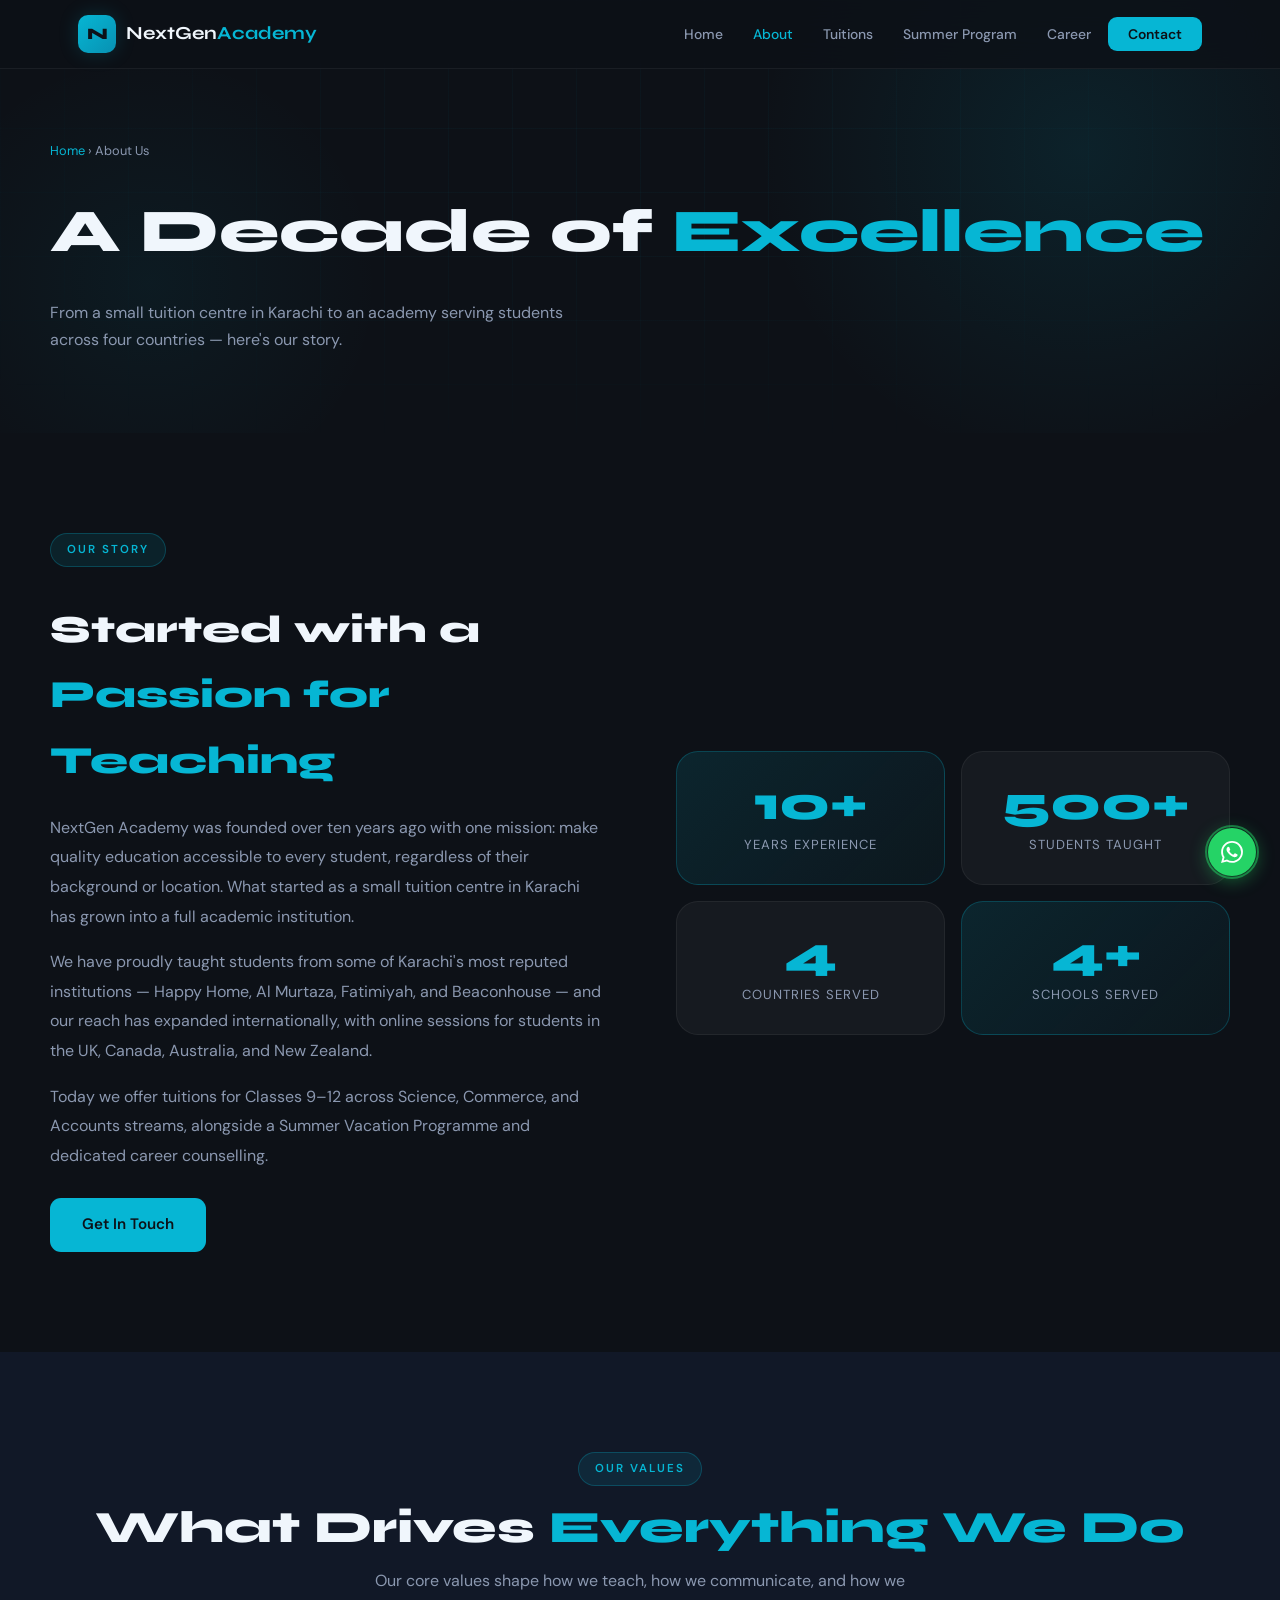
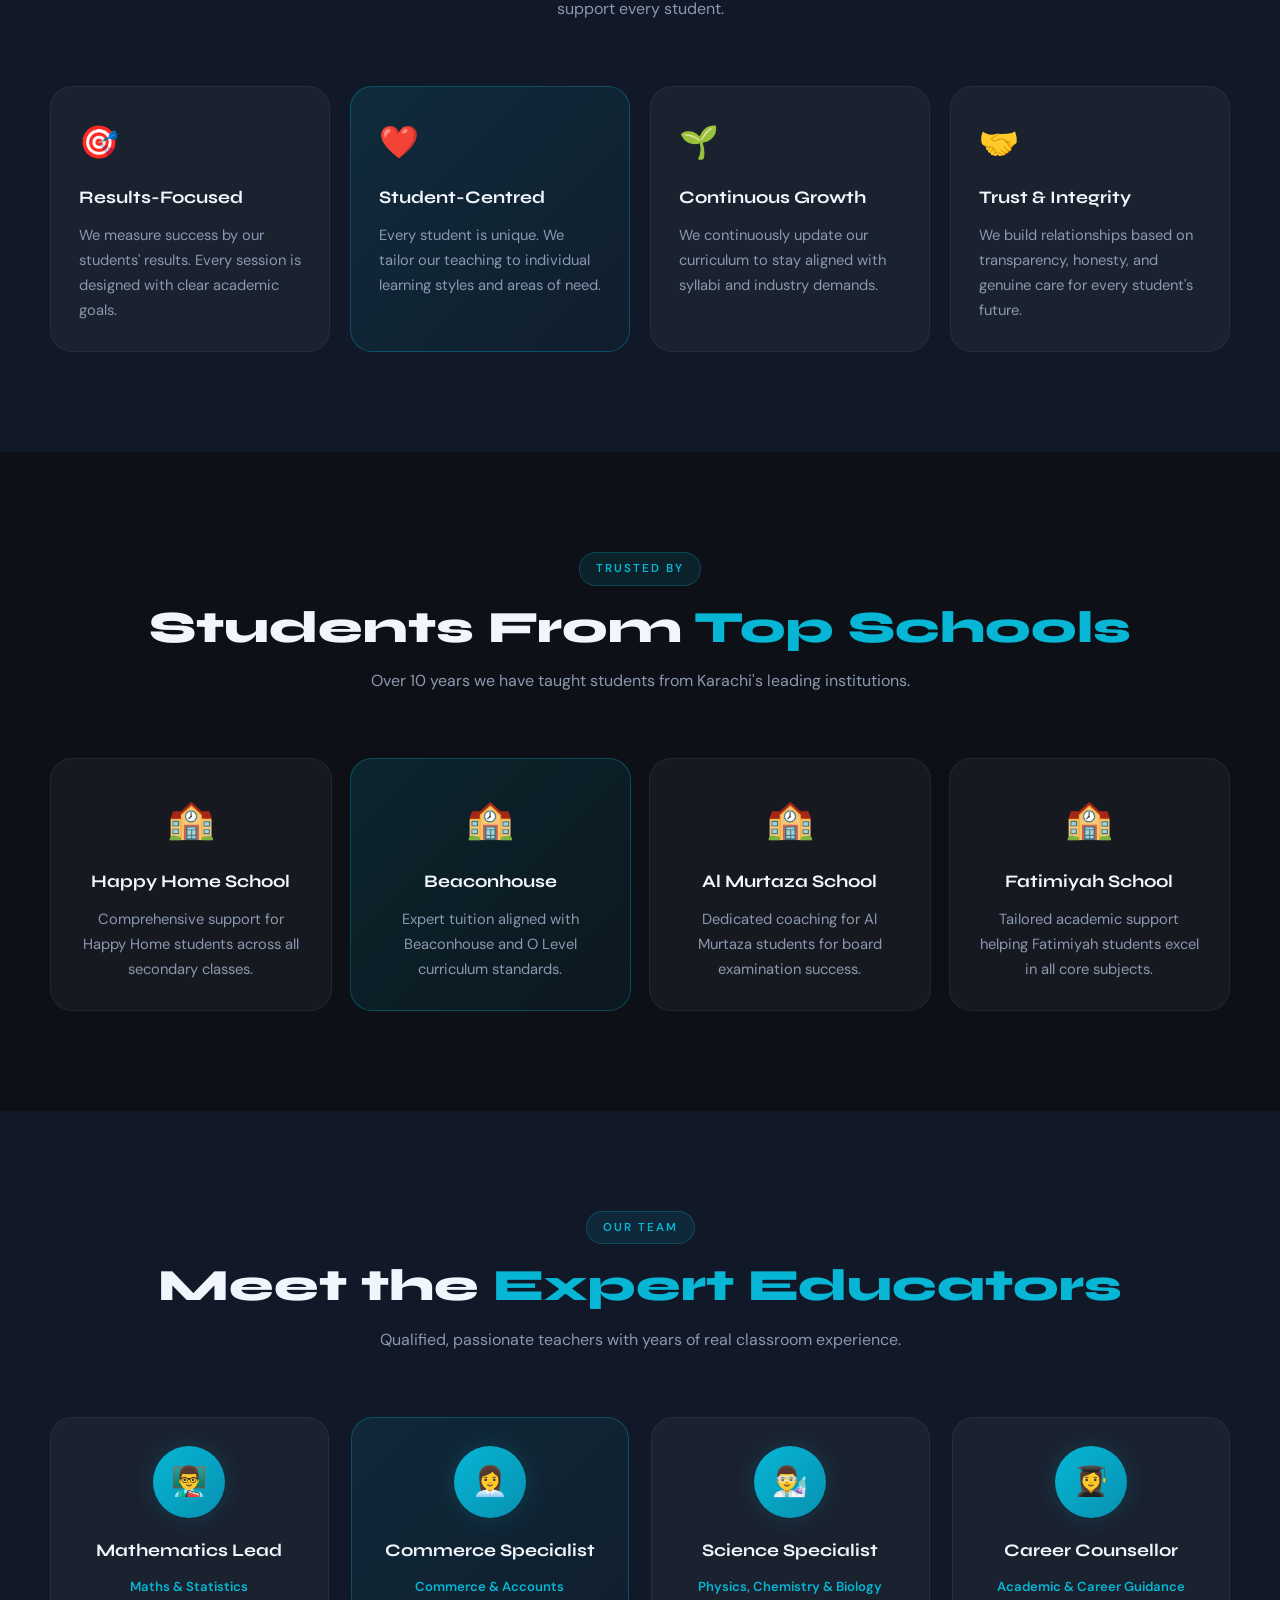
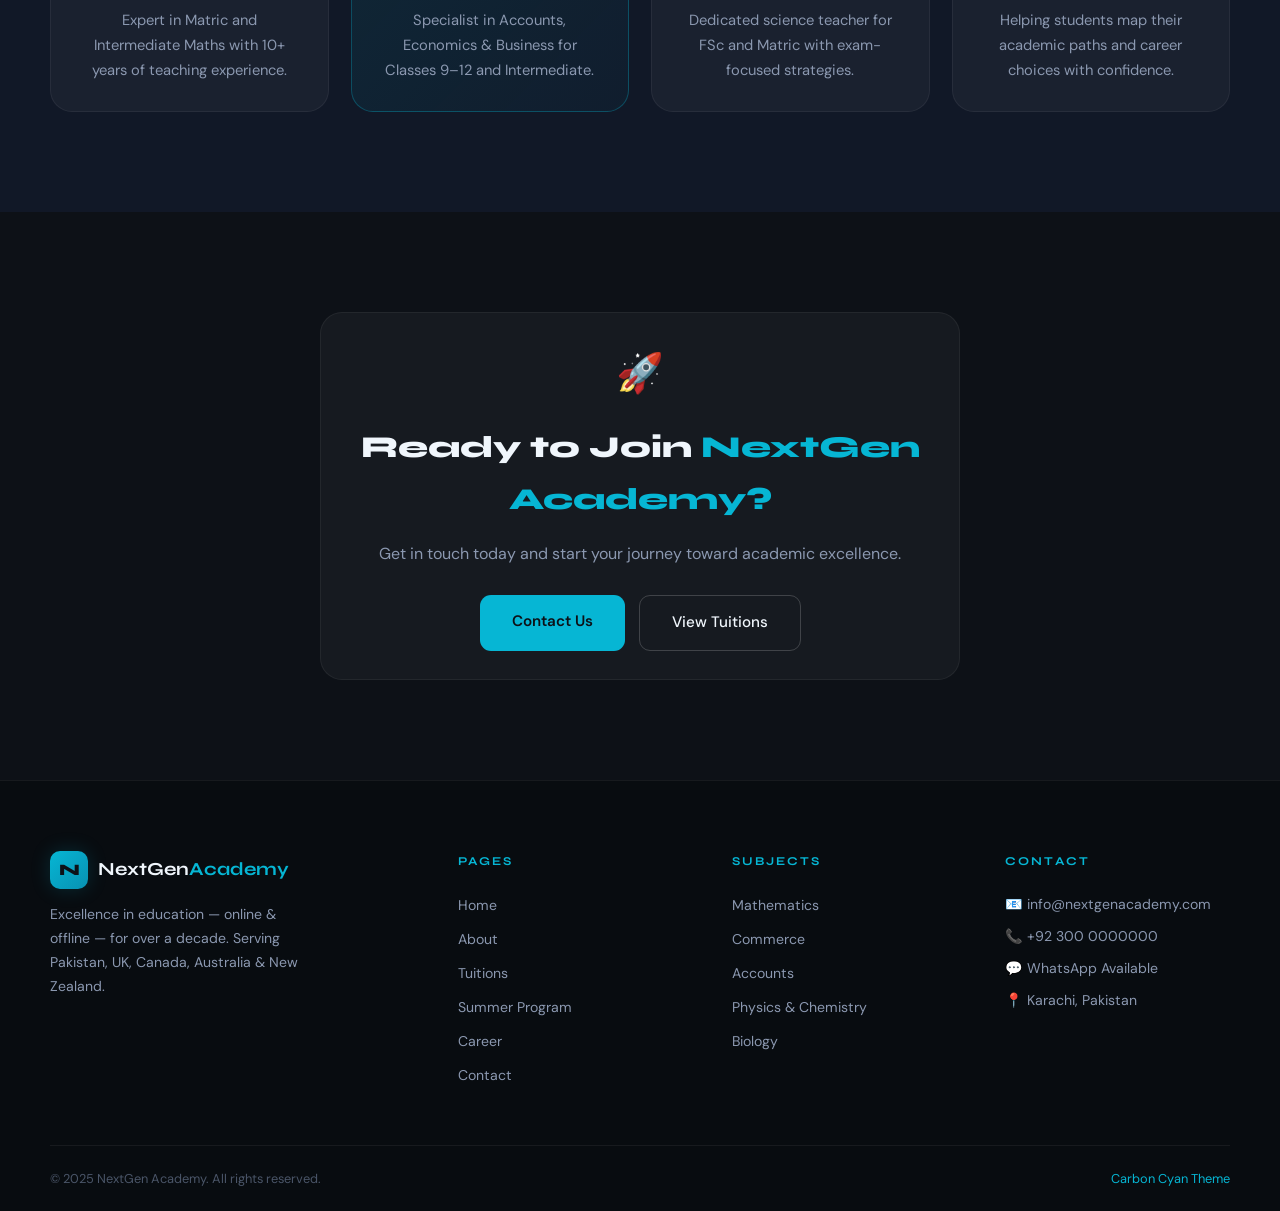
==== commit c5f4d0c7: "Update about.html" ====
--- a/about.html
+++ b/about.html
@@ -5,9 +5,57 @@
 <title>About Us – NextGen Academy</title>
 <link rel="stylesheet" href="nga.css">
 <style>
-/* ── ABOUT PAGE MOBILE FIXES ── */
-
-/* Story two-col grid */
+/* ══ THE REAL FIX ══
+   nga.css sets overflow-x:hidden on body but NOT html.
+   On mobile the browser scrolls the html element, not body,
+   so body's overflow-x is ignored — hence the scrollbar.
+   Also .page-hero needs overflow:hidden to clip the 700px orbs. */
+html { overflow-x: hidden; }
+.page-hero { overflow: hidden; }
+
+/* .container is missing from nga.css entirely */
+.container {
+  max-width: 1180px;
+  margin: 0 auto;
+  width: 100%;
+}
+
+/* ── PAGE HERO ── */
+.page-hero {
+  position: relative;
+  padding: 140px 28px 80px;
+}
+.page-hero-inner {
+  max-width: 1180px;
+  margin: 0 auto;
+  position: relative;
+  z-index: 1;
+}
+.page-hero-inner h1 {
+  font-family: var(--fh);
+  font-size: clamp(2.2rem, 5vw, 3.8rem);
+  font-weight: 800;
+  margin-bottom: 16px;
+}
+.page-hero-inner p { color: var(--gray); font-size: 1rem; max-width: 560px; }
+.breadcrumb { font-size: .8rem; color: var(--gray); margin-bottom: 18px; }
+.breadcrumb a { color: var(--cyan); }
+.c { color: var(--cyan); }
+
+/* ── CARD-G ── */
+.card-g {
+  background: var(--glass);
+  border: 1px solid var(--line);
+  border-radius: var(--rl);
+  padding: 28px;
+  transition: .3s;
+}
+.card-g:hover { border-color: rgba(6,182,212,.3); transform: translateY(-4px); box-shadow: 0 16px 40px rgba(0,0,0,.3); }
+.card-g h3 { font-family: var(--fh); font-size: 1.1rem; margin-bottom: 10px; }
+.card-g p  { color: var(--gray); font-size: .92rem; }
+.card-icon { font-size: 2rem; margin-bottom: 14px; }
+
+/* ── STORY TWO-COL ── */
 .two-col-grid {
   display: grid;
   grid-template-columns: 1fr 1fr;
@@ -15,48 +63,25 @@
   align-items: center;
 }
 
-/* Stats tiles inside story */
+/* ── STATS TILES ── */
 .stats-tile-grid {
   display: grid;
   grid-template-columns: 1fr 1fr;
   gap: 16px;
 }
 
-/* Footer bottom flex wrap */
-.footer-bottom {
-  flex-wrap: wrap;
-  gap: 8px;
-}
-
+/* ── BREAKPOINTS ── */
 @media (max-width: 900px) {
-  .two-col-grid {
-    grid-template-columns: 1fr;
-    gap: 40px;
-  }
-}
-
-@media (max-width: 600px) {
-  .stats-tile-grid {
-    grid-template-columns: 1fr 1fr;
-    gap: 12px;
-  }
-
-  /* CTA buttons stack */
-  .cta-btns {
-    flex-direction: column;
-    align-items: center;
-  }
-  .cta-btns a {
-    width: 100%;
-    max-width: 280px;
-    text-align: center;
-  }
-}
-
+  .two-col-grid { grid-template-columns: 1fr; gap: 40px; }
+  .page-hero { padding: 120px 28px 60px; }
+}
+@media (max-width: 640px) {
+  .page-hero { padding: 100px 20px 50px; }
+  .cta-btns { flex-direction: column !important; align-items: center !important; }
+  .cta-btns a { width: 100%; max-width: 280px; text-align: center; }
+}
 @media (max-width: 380px) {
-  .stats-tile-grid {
-    grid-template-columns: 1fr;
-  }
+  .stats-tile-grid { grid-template-columns: 1fr; }
 }
 </style>
 </head>
@@ -79,7 +104,8 @@
 
 <div class="page-hero">
   <div class="grid-bg"></div>
-  <div class="orb orb1"></div><div class="orb orb2"></div>
+  <div class="orb orb1"></div>
+  <div class="orb orb2"></div>
   <div class="page-hero-inner">
     <div class="breadcrumb"><a href="index.html">Home</a> › About Us</div>
     <h1>A Decade of <span class="c">Excellence</span></h1>
@@ -216,6 +242,7 @@
     <svg viewBox="0 0 24 24" xmlns="http://www.w3.org/2000/svg"><path d="M17.472 14.382c-.297-.149-1.758-.867-2.03-.967-.273-.099-.471-.148-.67.15-.197.297-.767.966-.94 1.164-.173.199-.347.223-.644.075-.297-.15-1.255-.463-2.39-1.475-.883-.788-1.48-1.761-1.653-2.059-.173-.297-.018-.458.13-.606.134-.133.298-.347.446-.52.149-.174.198-.298.298-.497.099-.198.05-.371-.025-.52-.075-.149-.669-1.612-.916-2.207-.242-.579-.487-.5-.669-.51-.173-.008-.371-.01-.57-.01-.198 0-.52.074-.792.372-.272.297-1.04 1.016-1.04 2.479 0 1.462 1.065 2.875 1.213 3.074.149.198 2.096 3.2 5.077 4.487.709.306 1.262.489 1.694.625.712.227 1.36.195 1.871.118.571-.085 1.758-.719 2.006-1.413.248-.694.248-1.289.173-1.413-.074-.124-.272-.198-.57-.347m-5.421 7.403h-.004a9.87 9.87 0 01-5.031-1.378l-.361-.214-3.741.982.998-3.648-.235-.374a9.86 9.86 0 01-1.51-5.26c.001-5.45 4.436-9.884 9.888-9.884 2.64 0 5.122 1.03 6.988 2.898a9.825 9.825 0 012.893 6.994c-.003 5.45-4.437 9.884-9.885 9.884m8.413-18.297A11.815 11.815 0 0012.05 0C5.495 0 .16 5.335.157 11.892c0 2.096.547 4.142 1.588 5.945L.057 24l6.305-1.654a11.882 11.882 0 005.683 1.448h.005c6.554 0 11.89-5.335 11.893-11.893a11.821 11.821 0 00-3.48-8.413z"/></svg>
   </a>
 </div>
+
 <script src="nga.js"></script>
 </body>
 </html>
--- a/nga.css
+++ b/nga.css
@@ -1,7 +1,6 @@
 @import url('https://fonts.googleapis.com/css2?family=Syne:wght@700;800&family=DM+Sans:ital,wght@0,300;0,400;0,500;0,600;1,400&display=swap');
 
- 
-  :root {
+ :root {
   --carbon:   #0d1117;
   --c2:       #111827;
   --c3:       #1c2333;
@@ -357,10 +356,3 @@
   .wa-float { bottom: 18px; right: 16px; }
   .wa-float a { width: 44px; height: 44px; }
   .wa-float svg { width: 20px; height: 20px; }
-  
-
-  
-
-
-
-
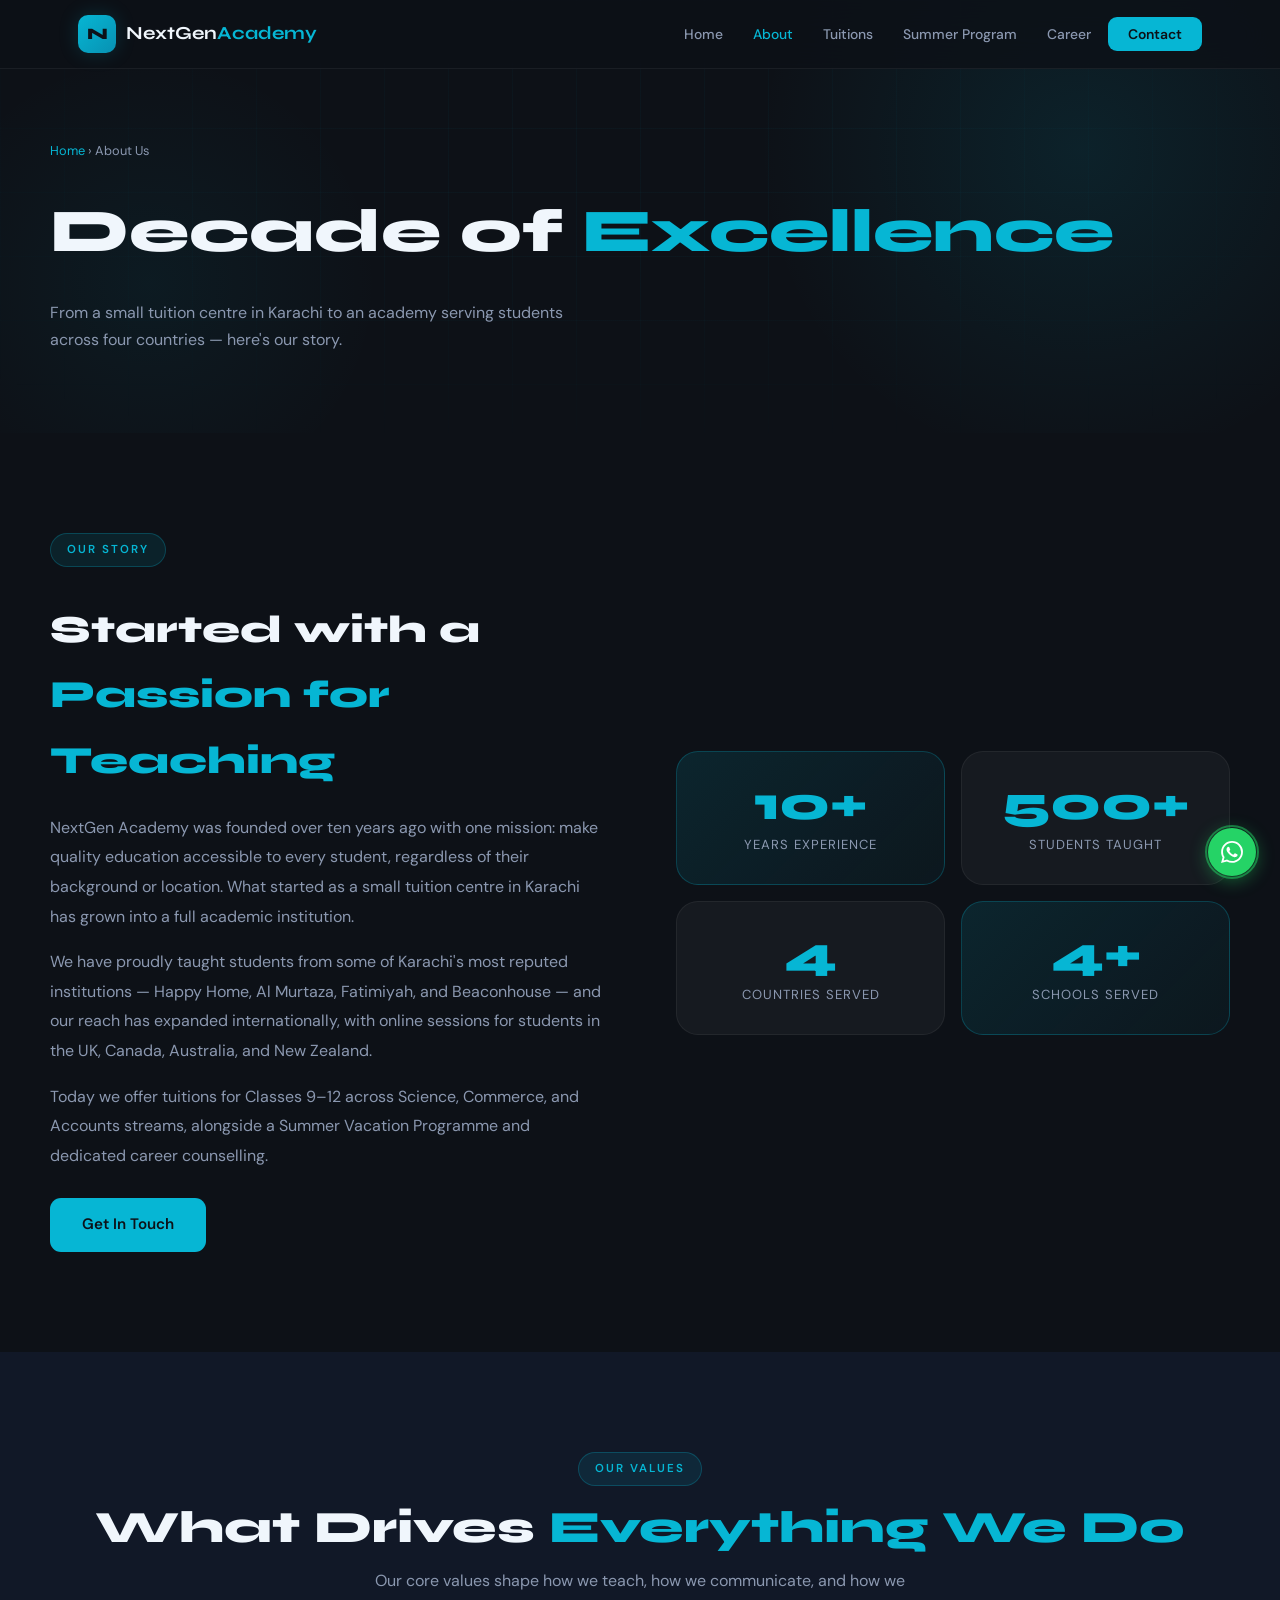
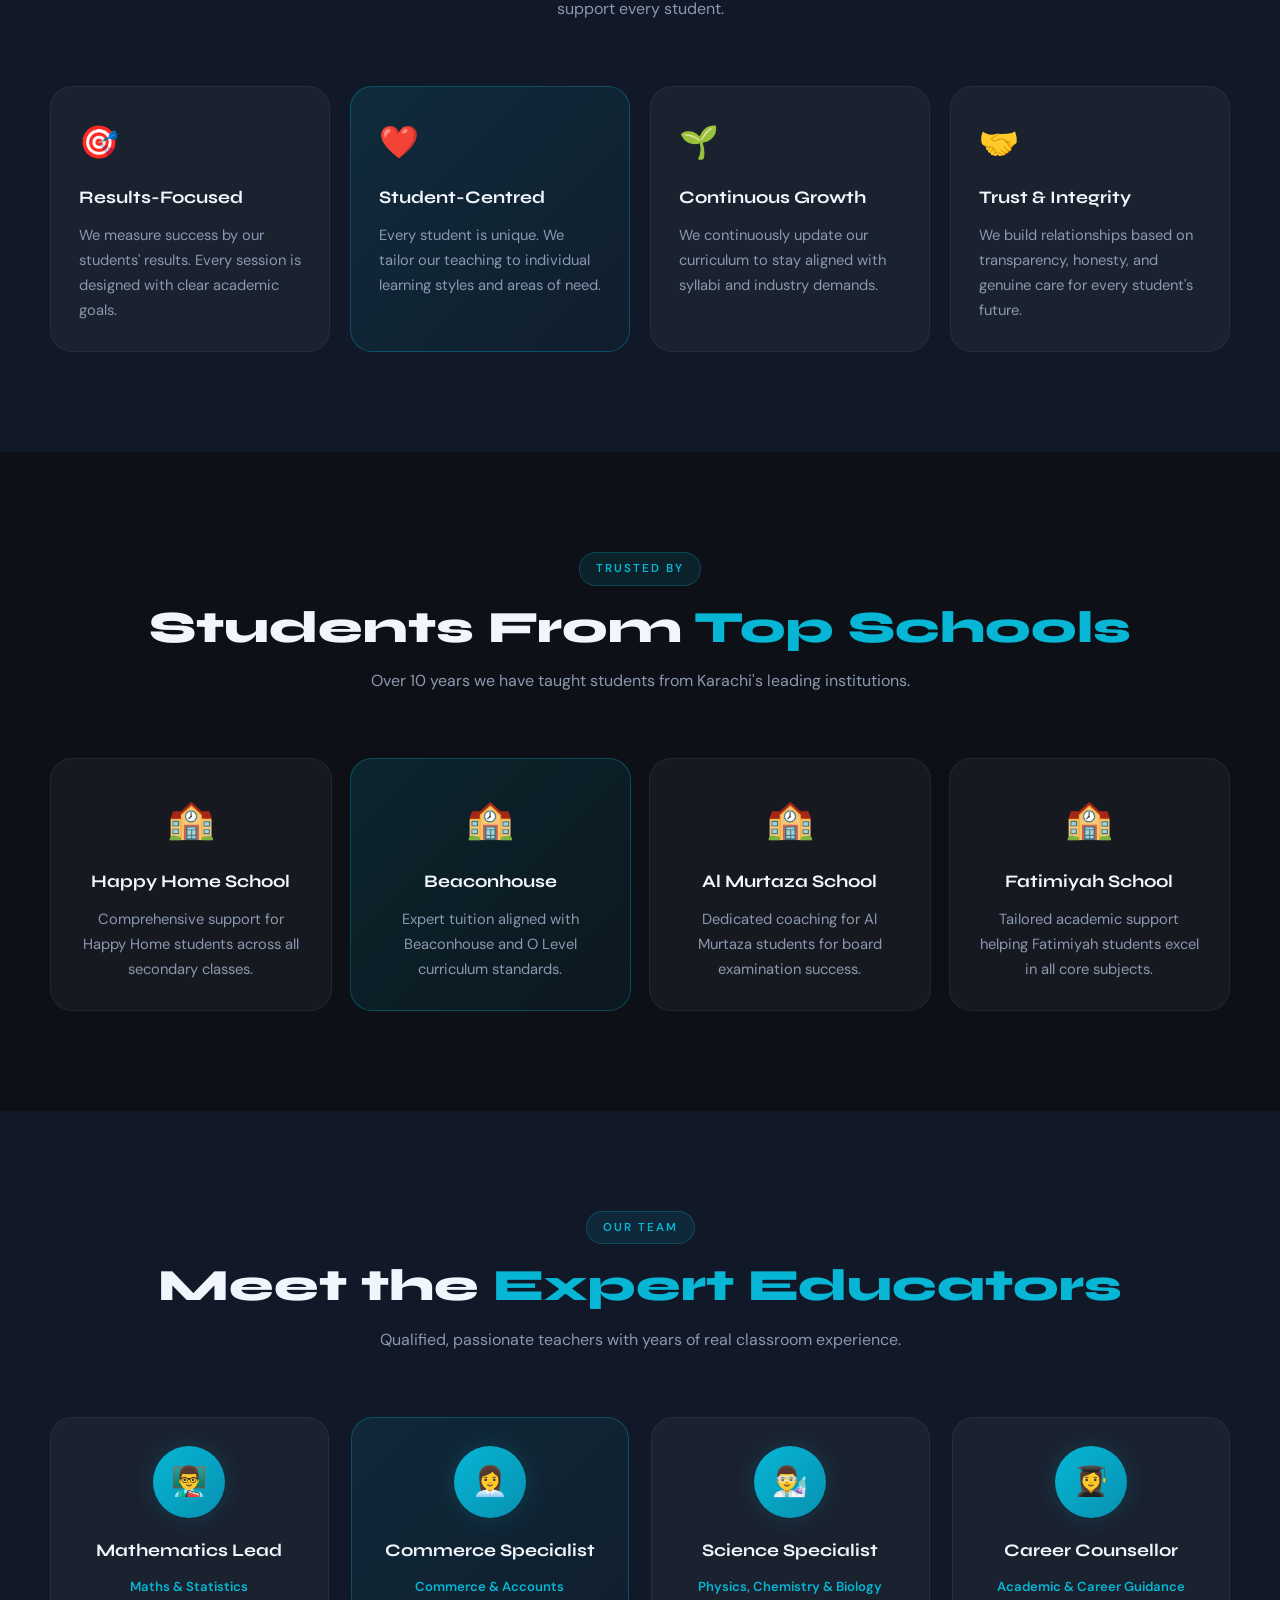
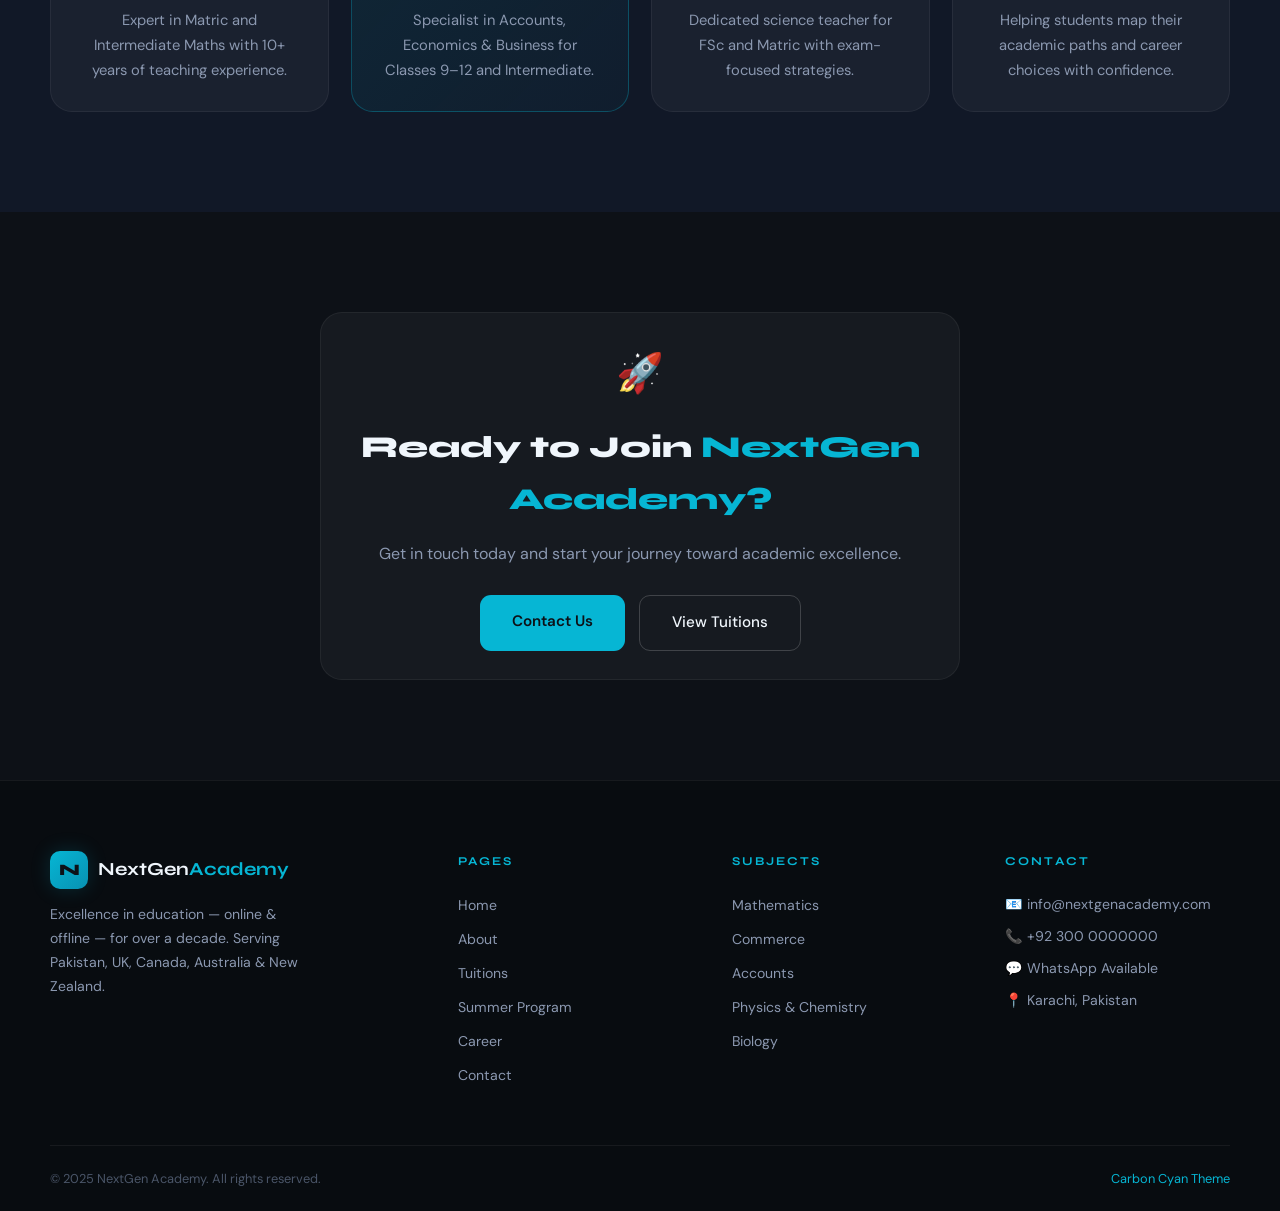
==== commit 8c95811c: "Update about.html" ====
--- a/about.html
+++ b/about.html
@@ -108,7 +108,7 @@
   <div class="orb orb2"></div>
   <div class="page-hero-inner">
     <div class="breadcrumb"><a href="index.html">Home</a> › About Us</div>
-    <h1>A Decade of <span class="c">Excellence</span></h1>
+    <h1>Decade of <span class="c">Excellence</span></h1>
     <p>From a small tuition centre in Karachi to an academy serving students across four countries — here's our story.</p>
   </div>
 </div>
--- a/nga.css
+++ b/nga.css
@@ -21,8 +21,9 @@
   --rl:       22px;
 }
 *, *::before, *::after { box-sizing: border-box; margin: 0; padding: 0; }
-html { scroll-behavior: smooth; }
+html { scroll-behavior: smooth; overflow-x: hidden;}
 body { font-family: var(--fb); background: var(--carbon); color: var(--white); line-height: 1.7; overflow-x: hidden; }
+.page-hero { overflow: hidden; }
 a { text-decoration: none; color: inherit; }
 
 /* ── NAVBAR ── */
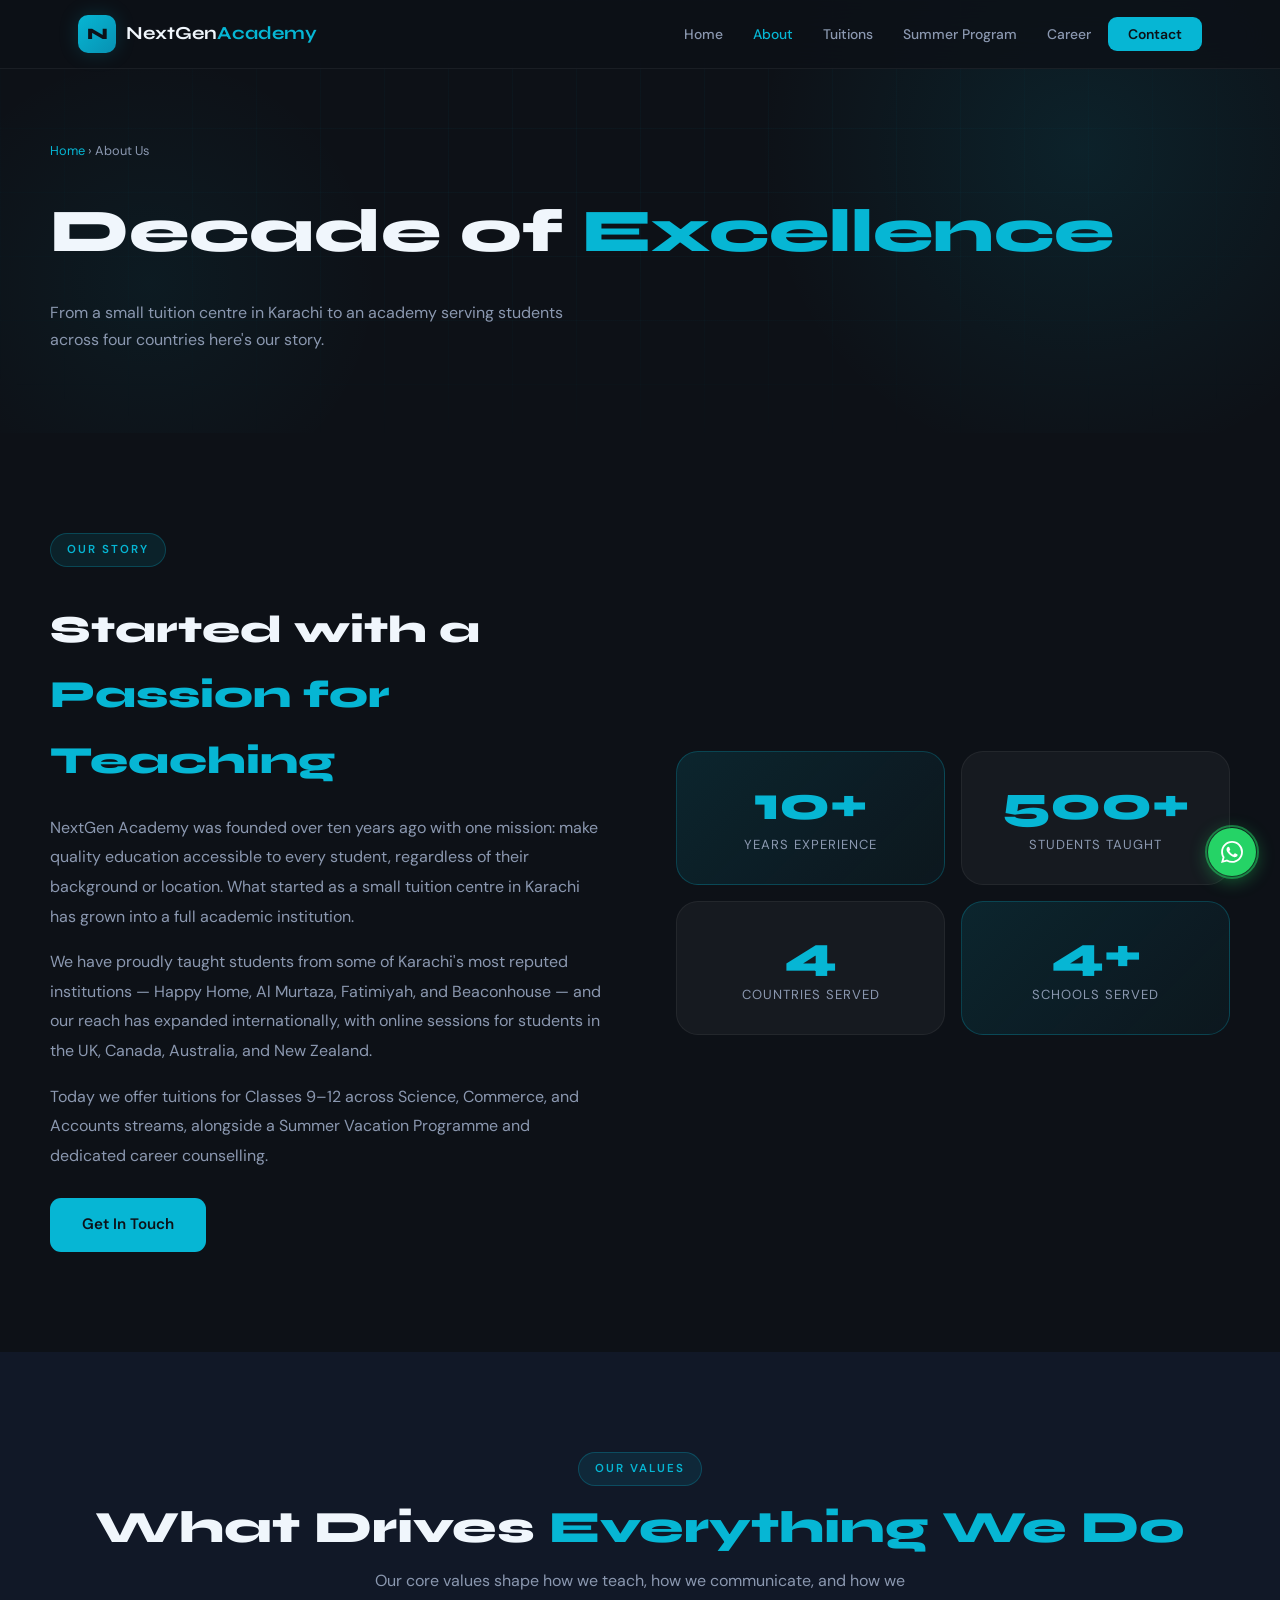
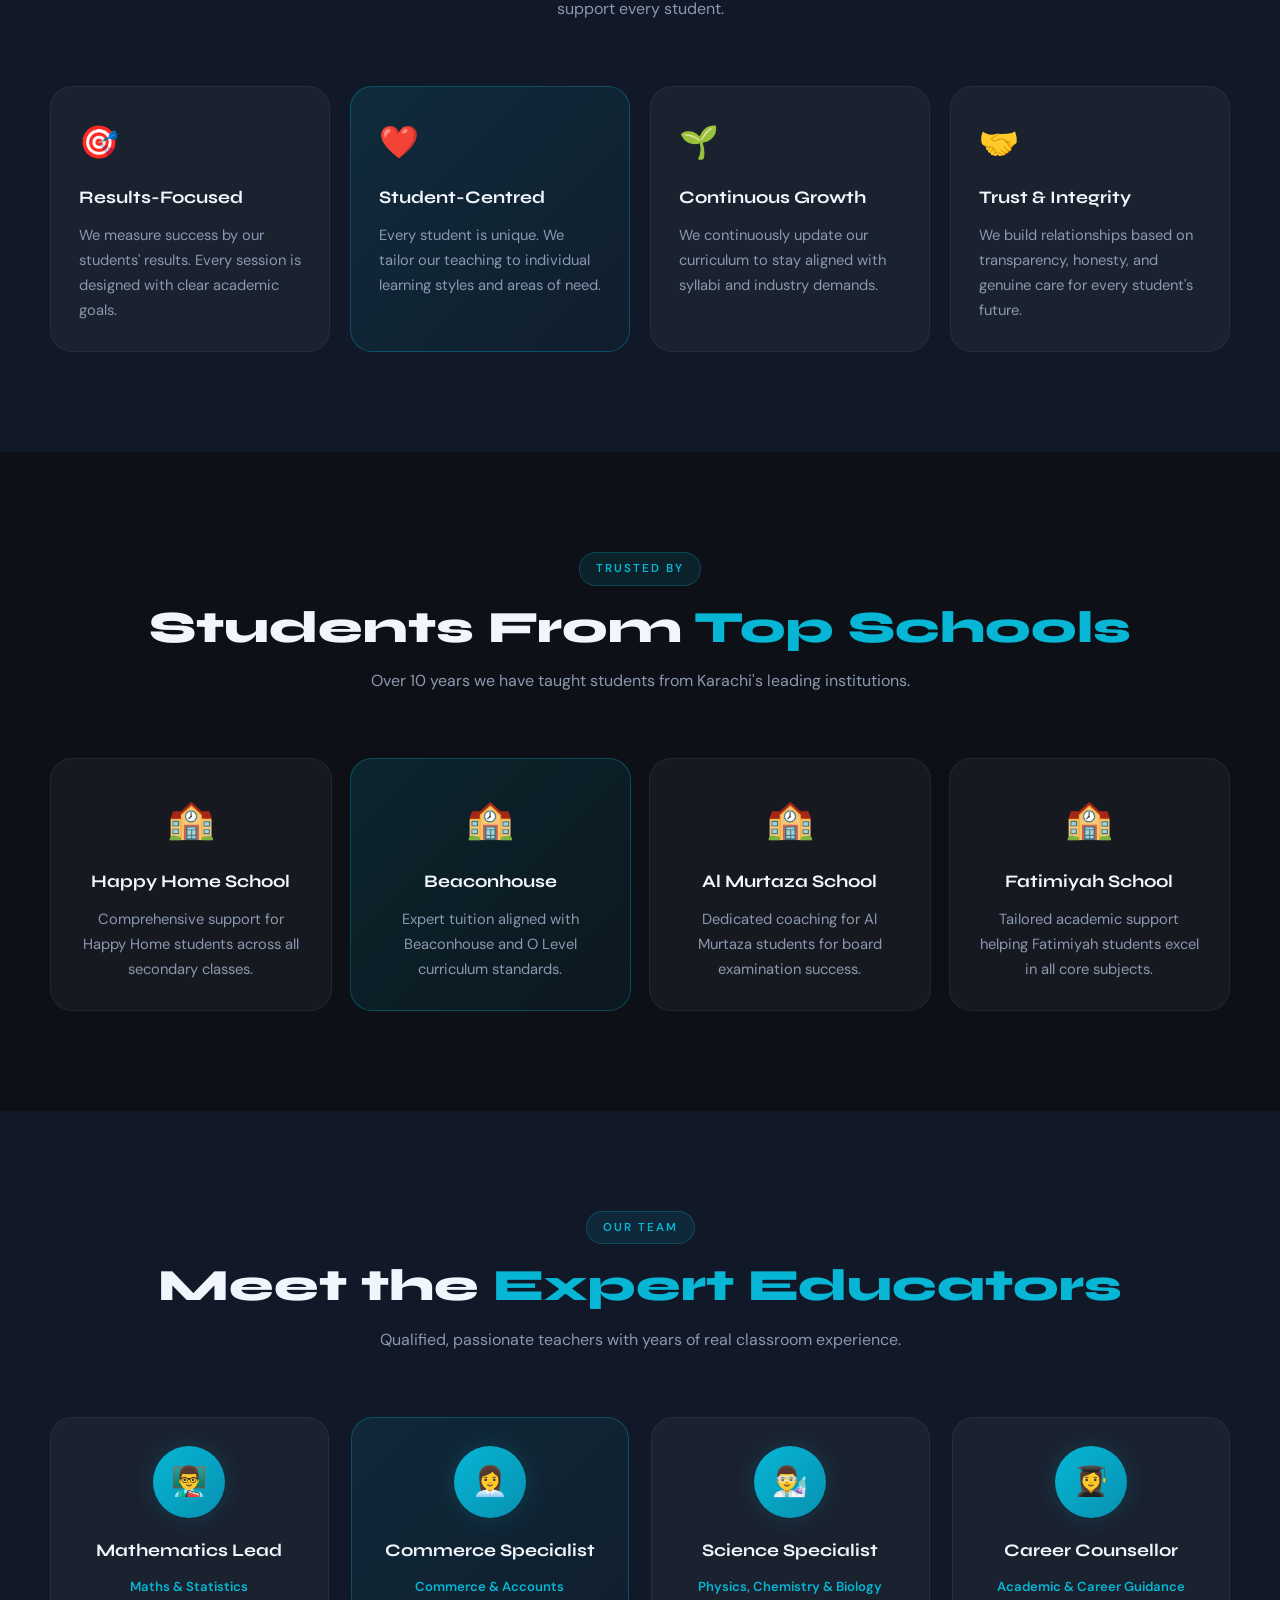
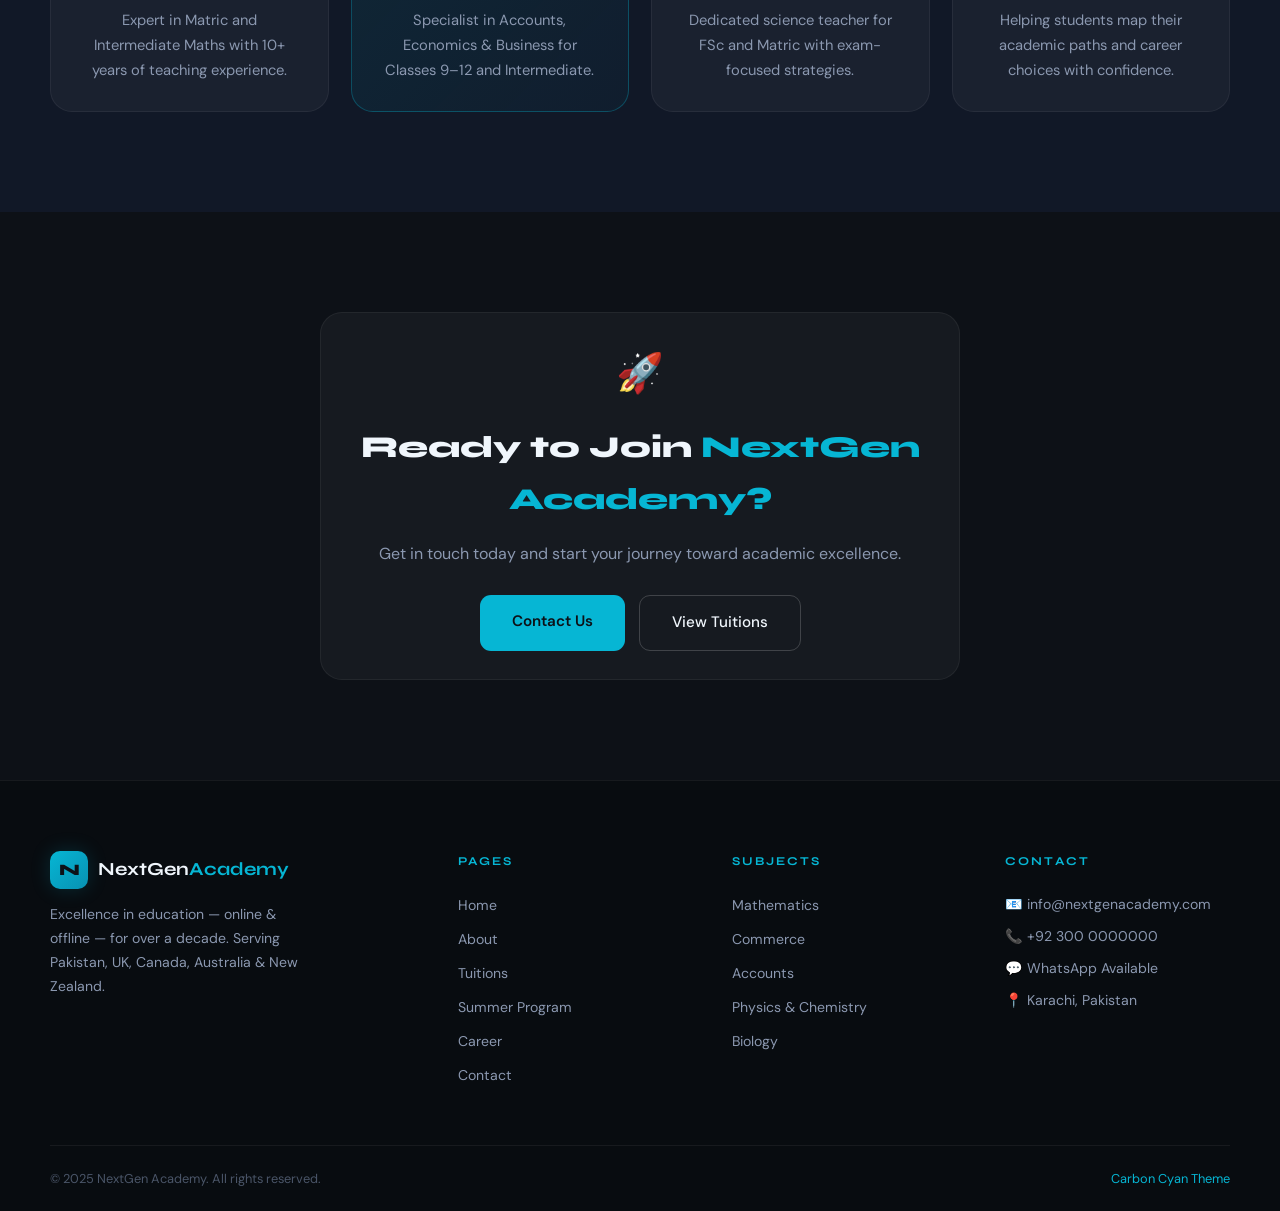
==== commit 579961d8: "Update about.html" ====
--- a/about.html
+++ b/about.html
@@ -109,7 +109,7 @@
   <div class="page-hero-inner">
     <div class="breadcrumb"><a href="index.html">Home</a> › About Us</div>
     <h1>Decade of <span class="c">Excellence</span></h1>
-    <p>From a small tuition centre in Karachi to an academy serving students across four countries — here's our story.</p>
+    <p>From a small tuition centre in Karachi to an academy serving students across four countries here's our story.</p>
   </div>
 </div>
 
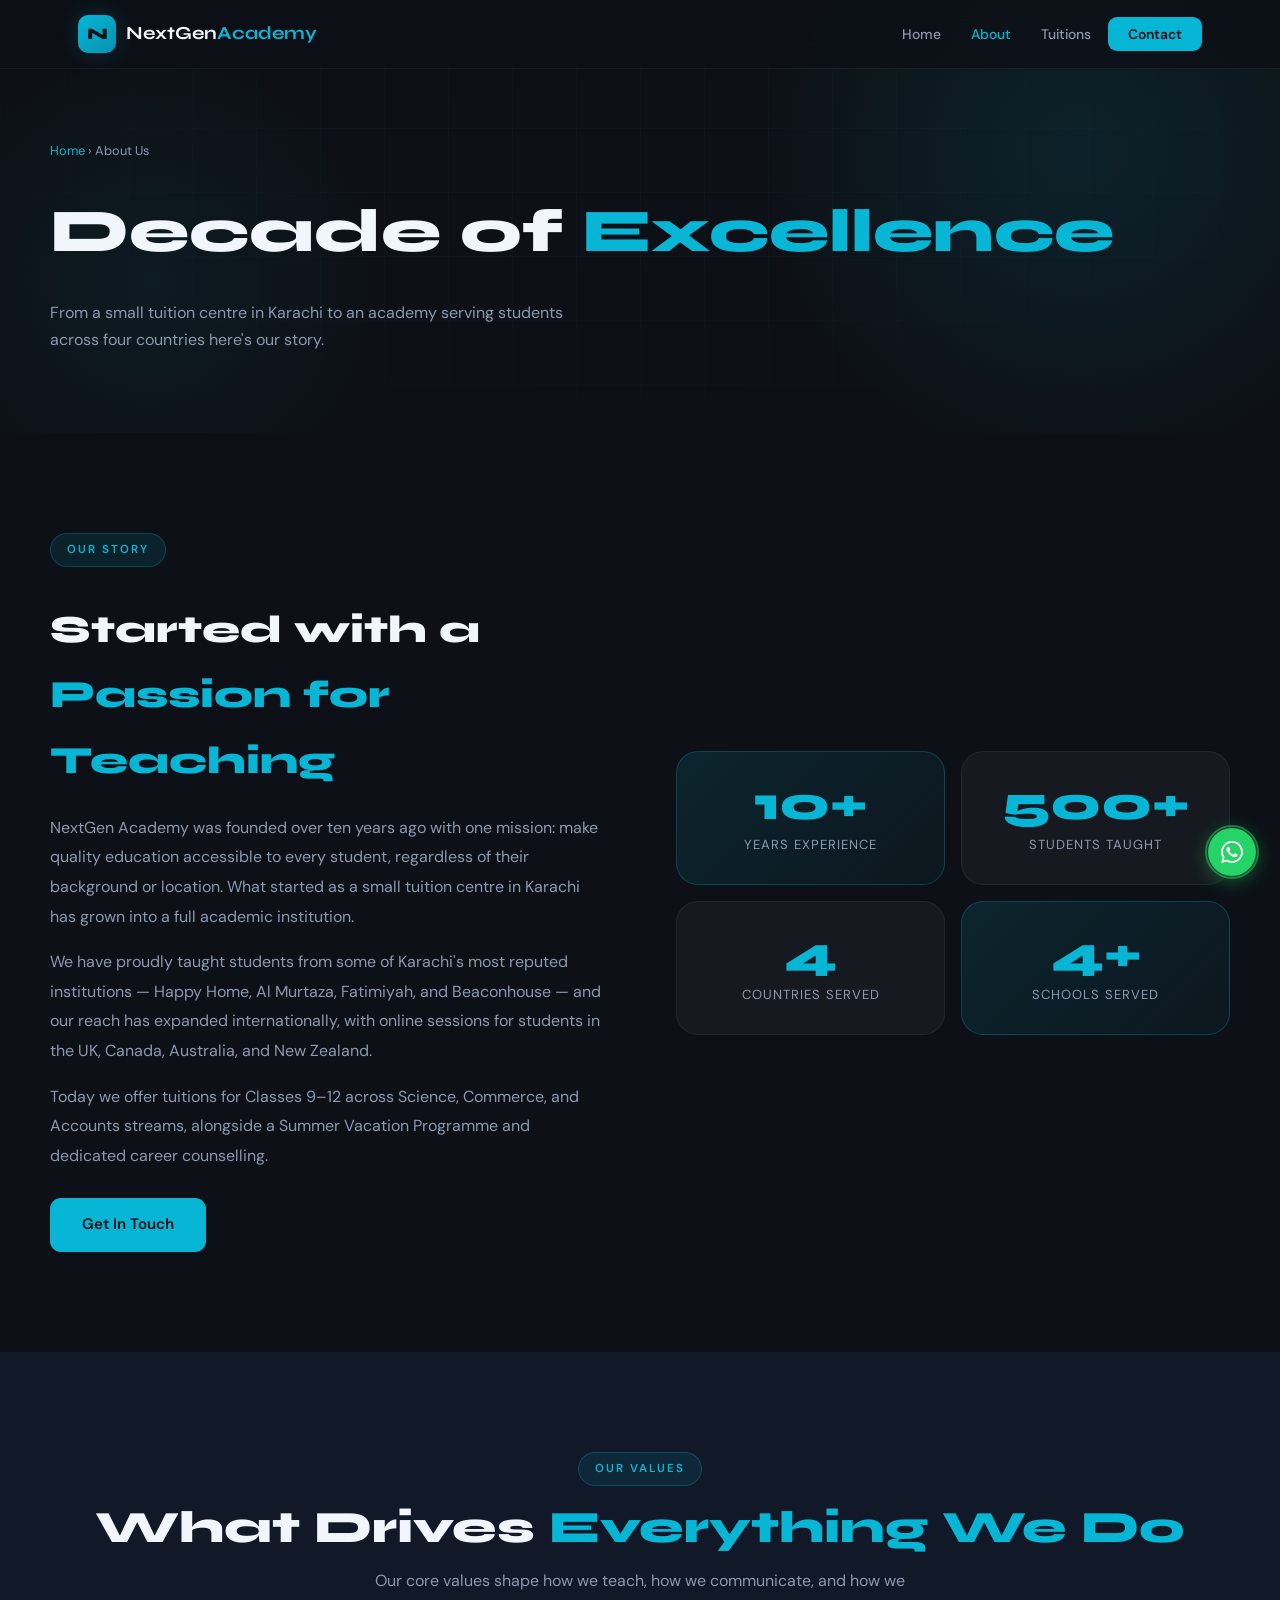
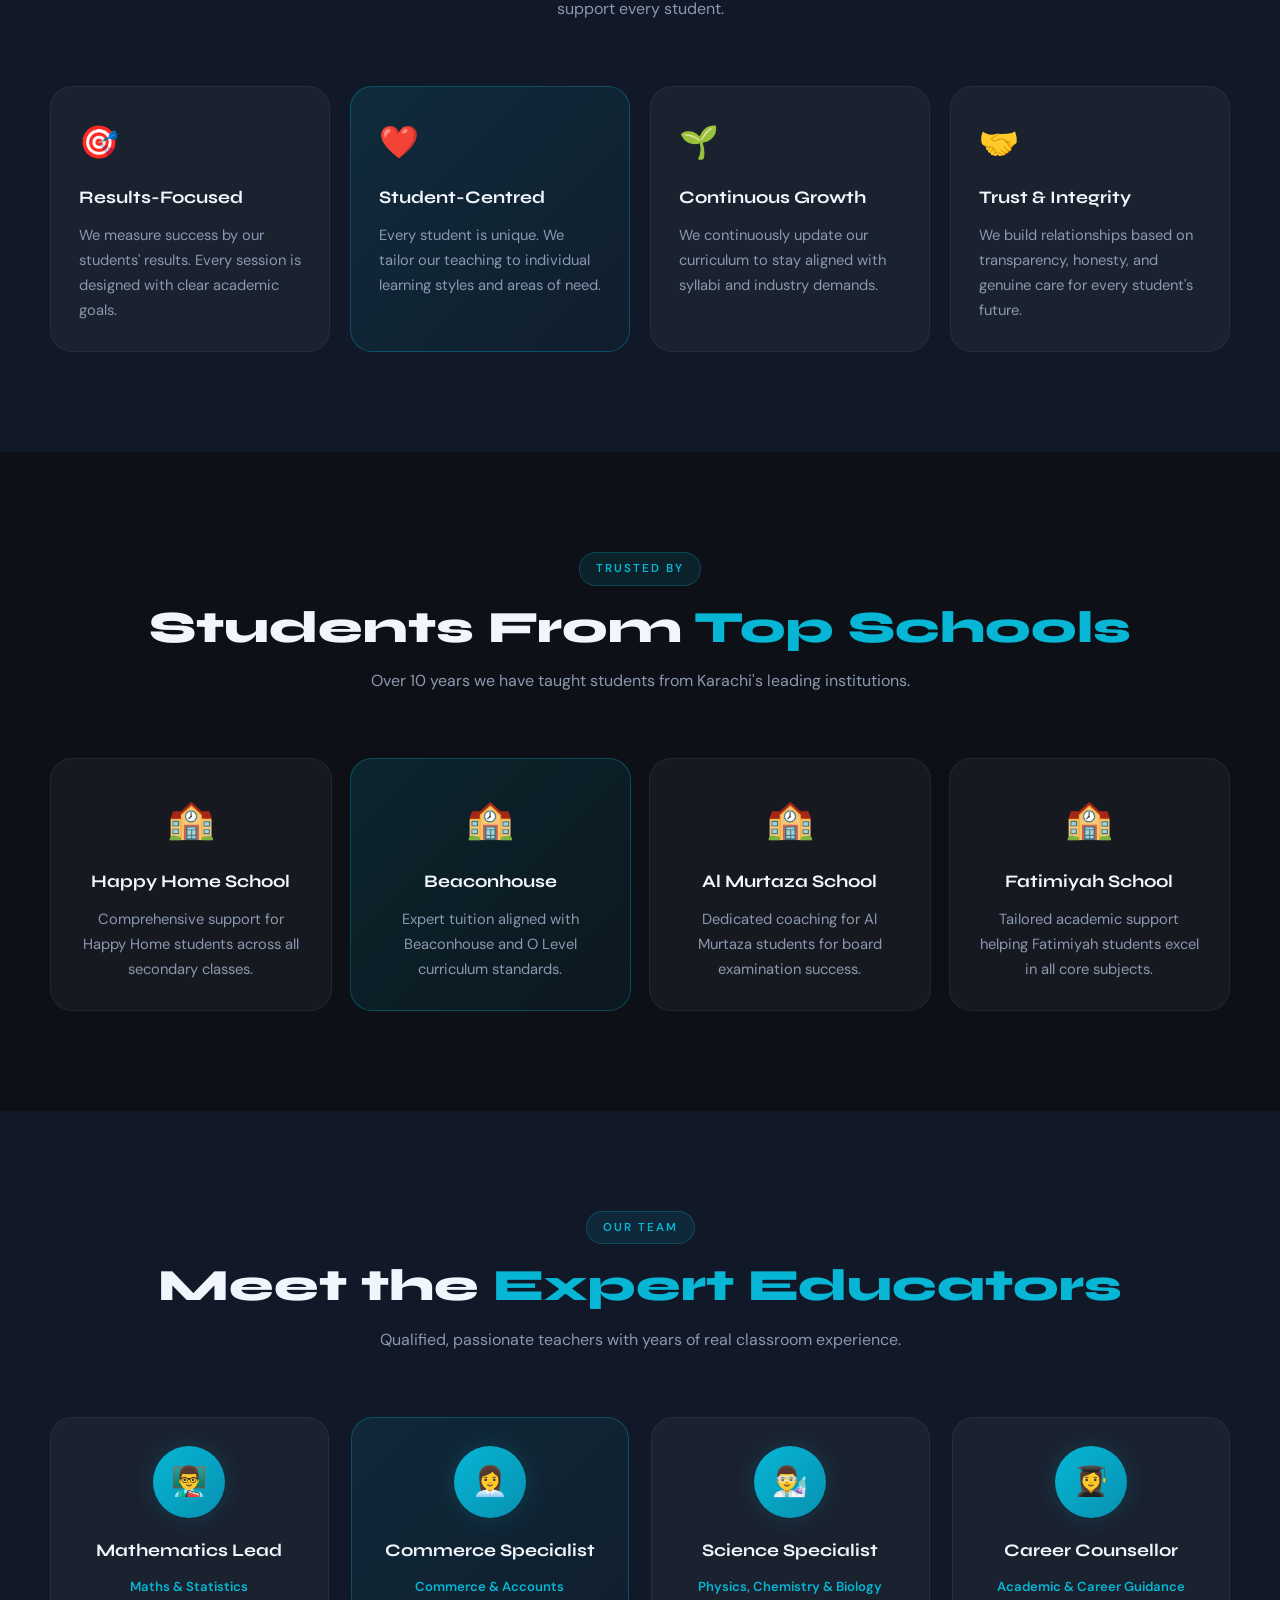
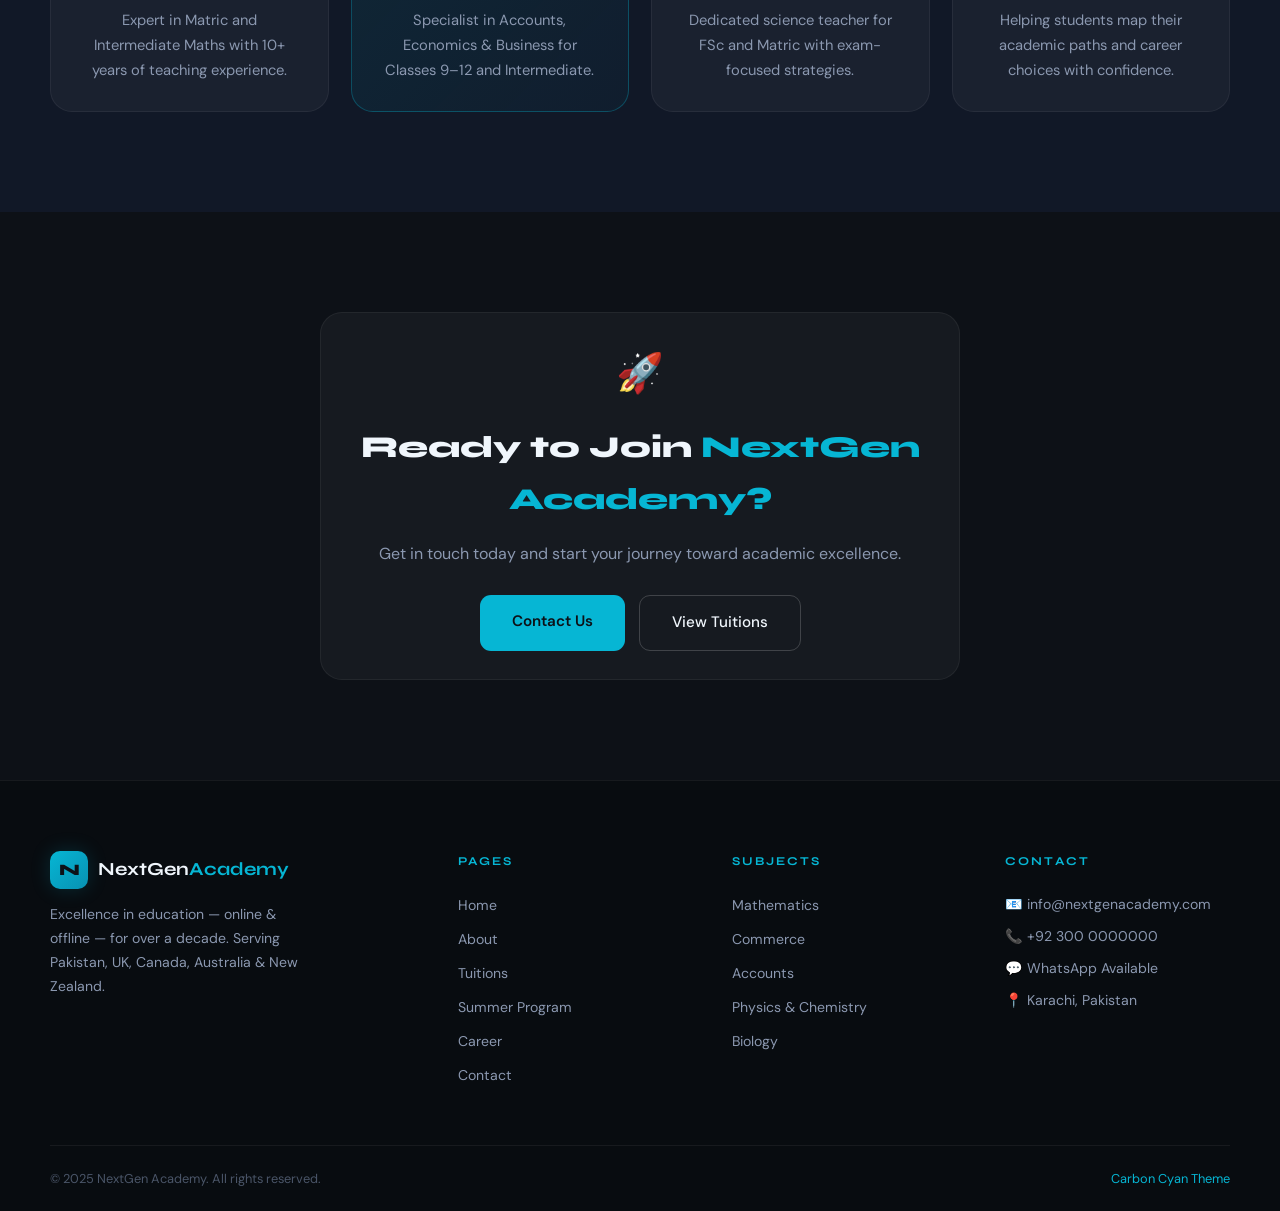
==== commit 6a4ad7e8: "Update about.html" ====
--- a/about.html
+++ b/about.html
@@ -95,8 +95,8 @@
       <li><a href="index.html">Home</a></li>
       <li><a href="about.html" class="on">About</a></li>
       <li><a href="tuitions.html">Tuitions</a></li>
-      <li><a href="summer.html">Summer Program</a></li>
-      <li><a href="career.html">Career</a></li>
+      <!-- <li><a href="summer.html">Summer Program</a></li> -->
+      <!-- <li><a href="career.html">Career</a></li> -->
       <li><a href="contact.html" class="nav-btn">Contact</a></li>
     </ul>
   </div>
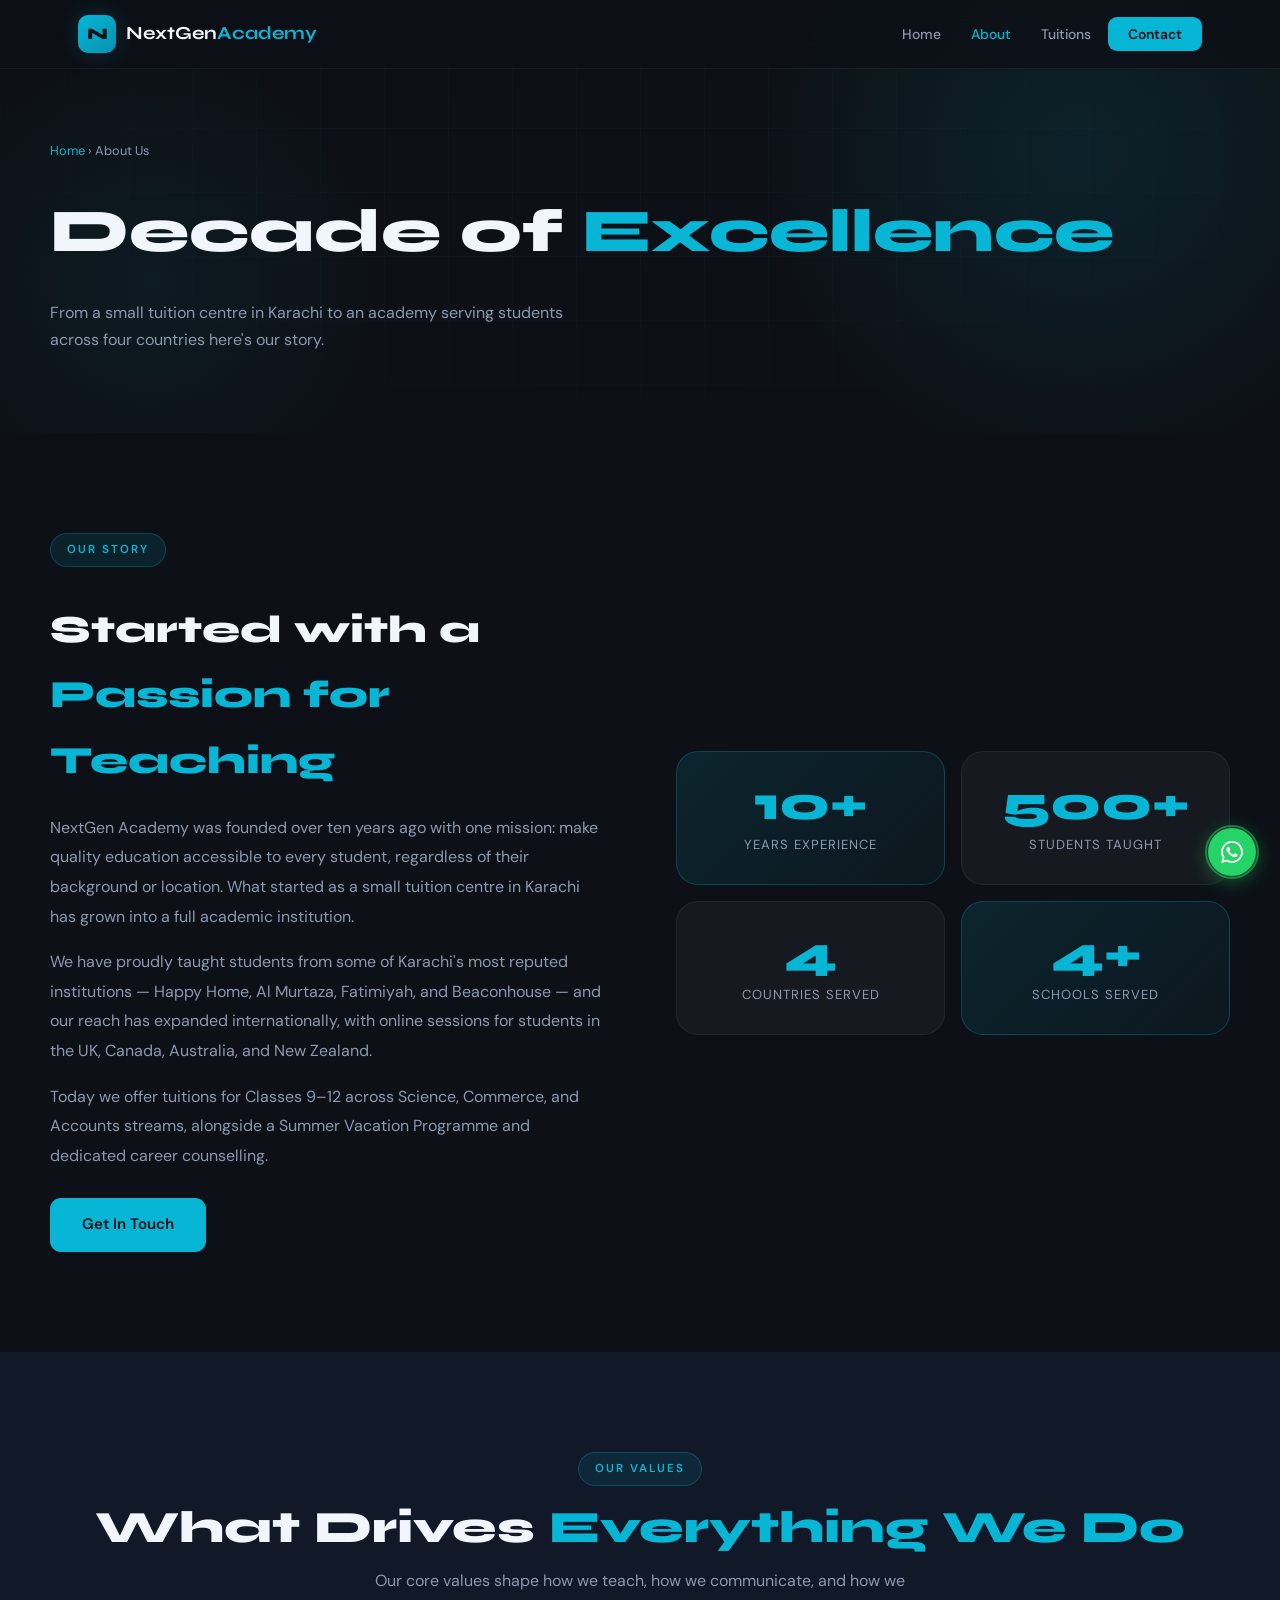
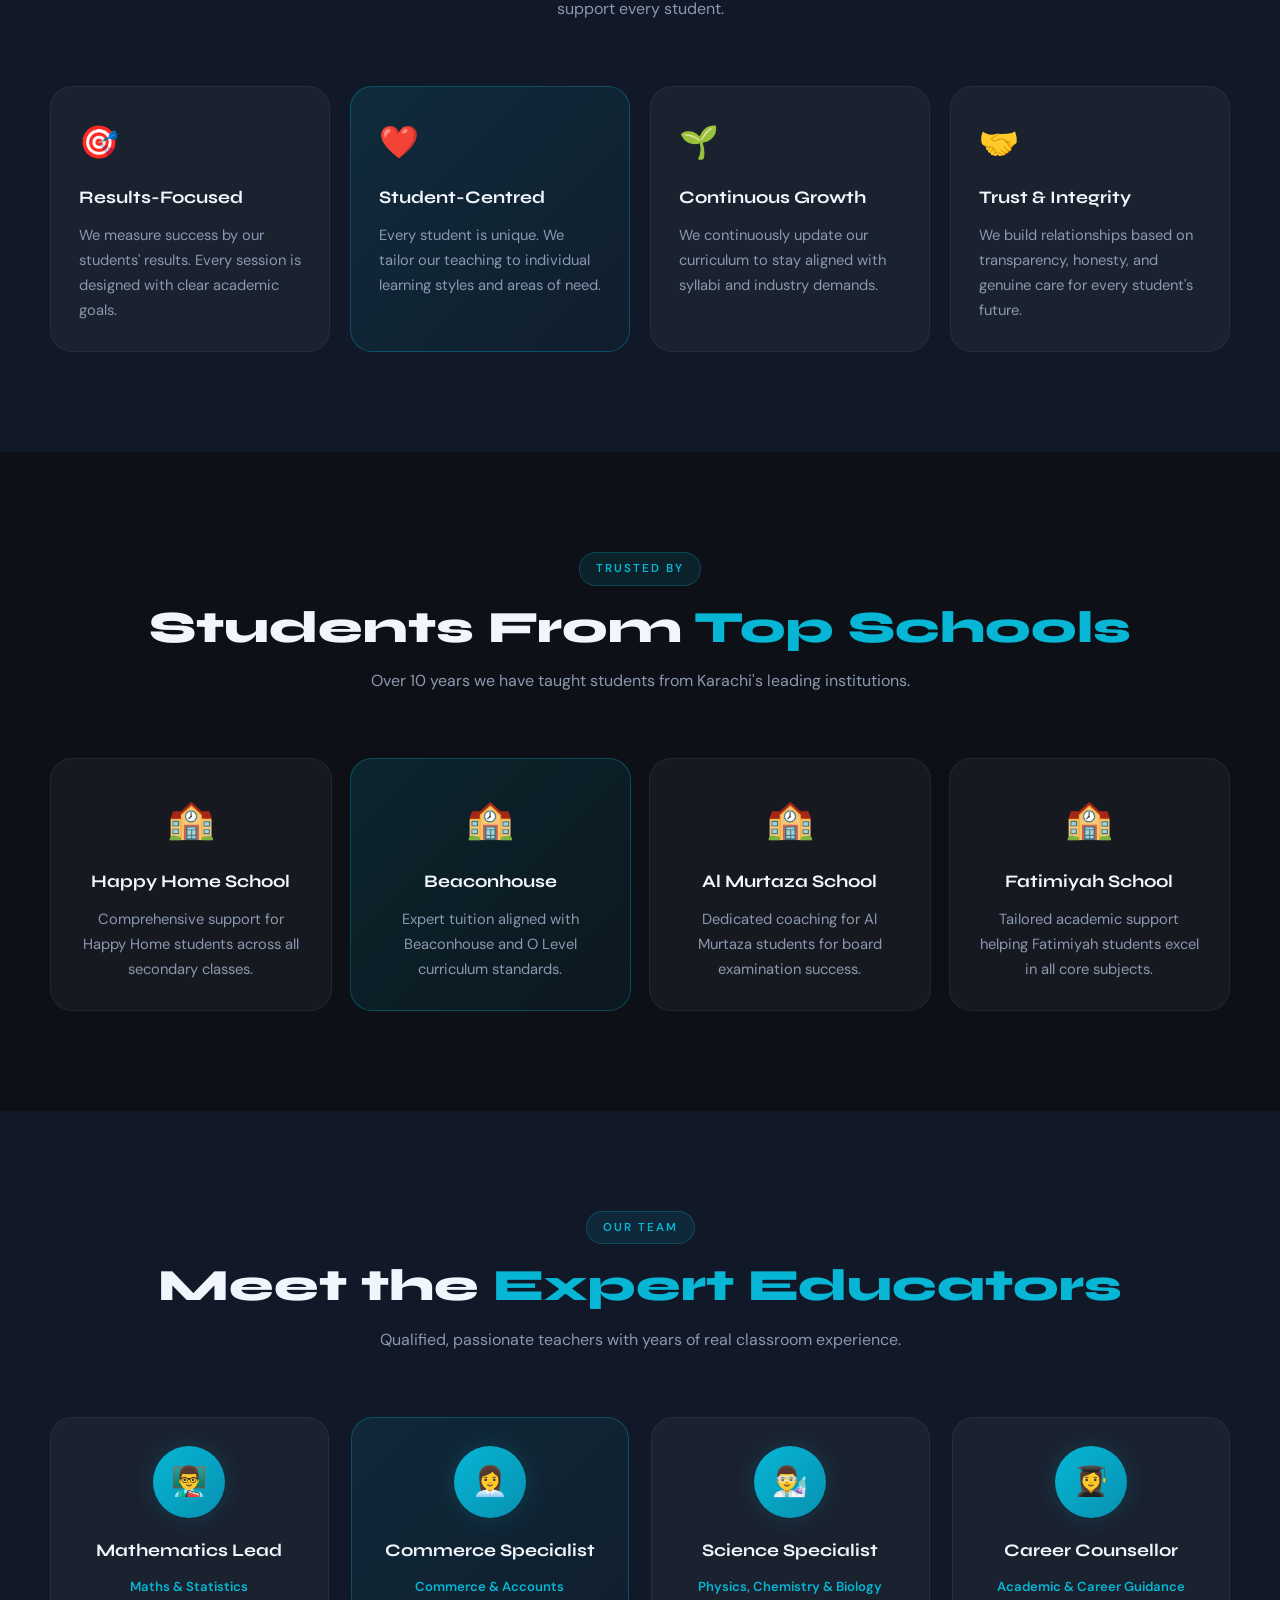
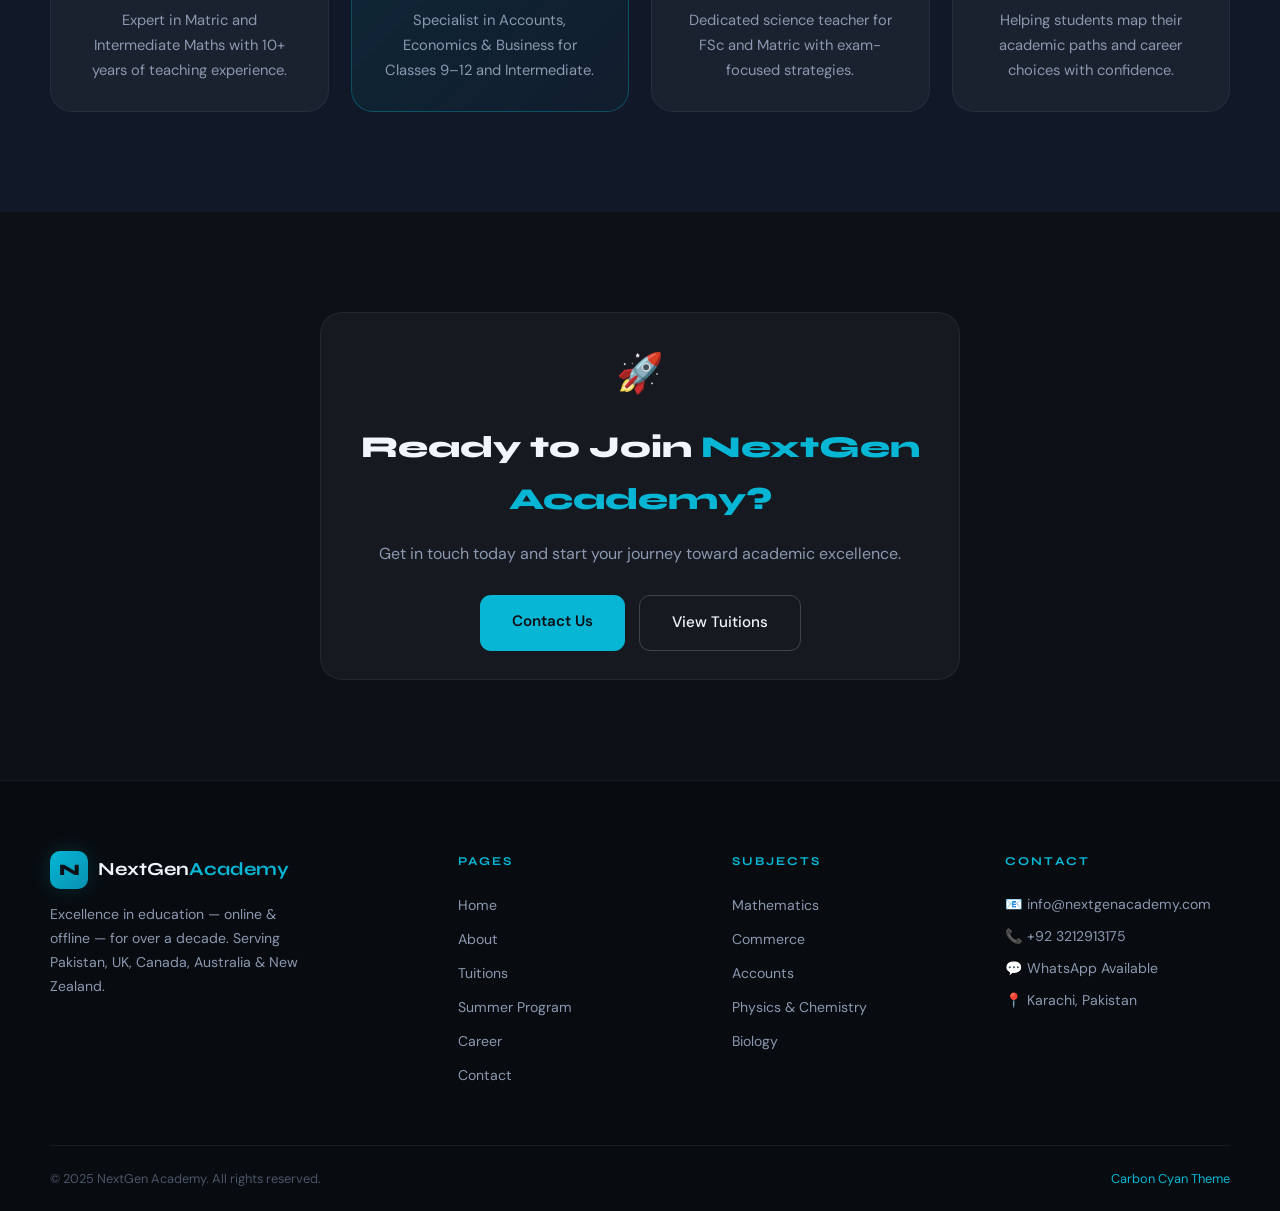
==== commit 9a7f7425: "Update about.html" ====
--- a/about.html
+++ b/about.html
@@ -232,7 +232,7 @@
     <div class="footer-brand"><div class="logo"><div class="logo-box">N</div><span class="logo-name">NextGen<em>Academy</em></span></div><p>Excellence in education — online & offline — for over a decade. Serving Pakistan, UK, Canada, Australia & New Zealand.</p></div>
     <div><h4>Pages</h4><div class="footer-col"><a href="index.html">Home</a><a href="about.html">About</a><a href="tuitions.html">Tuitions</a><a href="summer.html">Summer Program</a><a href="career.html">Career</a><a href="contact.html">Contact</a></div></div>
     <div><h4>Subjects</h4><div class="footer-col"><a href="tuitions.html">Mathematics</a><a href="tuitions.html">Commerce</a><a href="tuitions.html">Accounts</a><a href="tuitions.html">Physics & Chemistry</a><a href="tuitions.html">Biology</a></div></div>
-    <div><h4>Contact</h4><div class="footer-col"><p>📧 info@nextgenacademy.com</p><p>📞 +92 300 0000000</p><p>💬 WhatsApp Available</p><p>📍 Karachi, Pakistan</p></div></div>
+    <div><h4>Contact</h4><div class="footer-col"><p>📧 info@nextgenacademy.com</p><p>📞 +92 3212913175</p><p>💬 WhatsApp Available</p><p>📍 Karachi, Pakistan</p></div></div>
   </div>
   <div class="footer-bottom"><p>© 2025 NextGen Academy. All rights reserved.</p><p class="made">Carbon Cyan Theme</p></div>
 </footer>
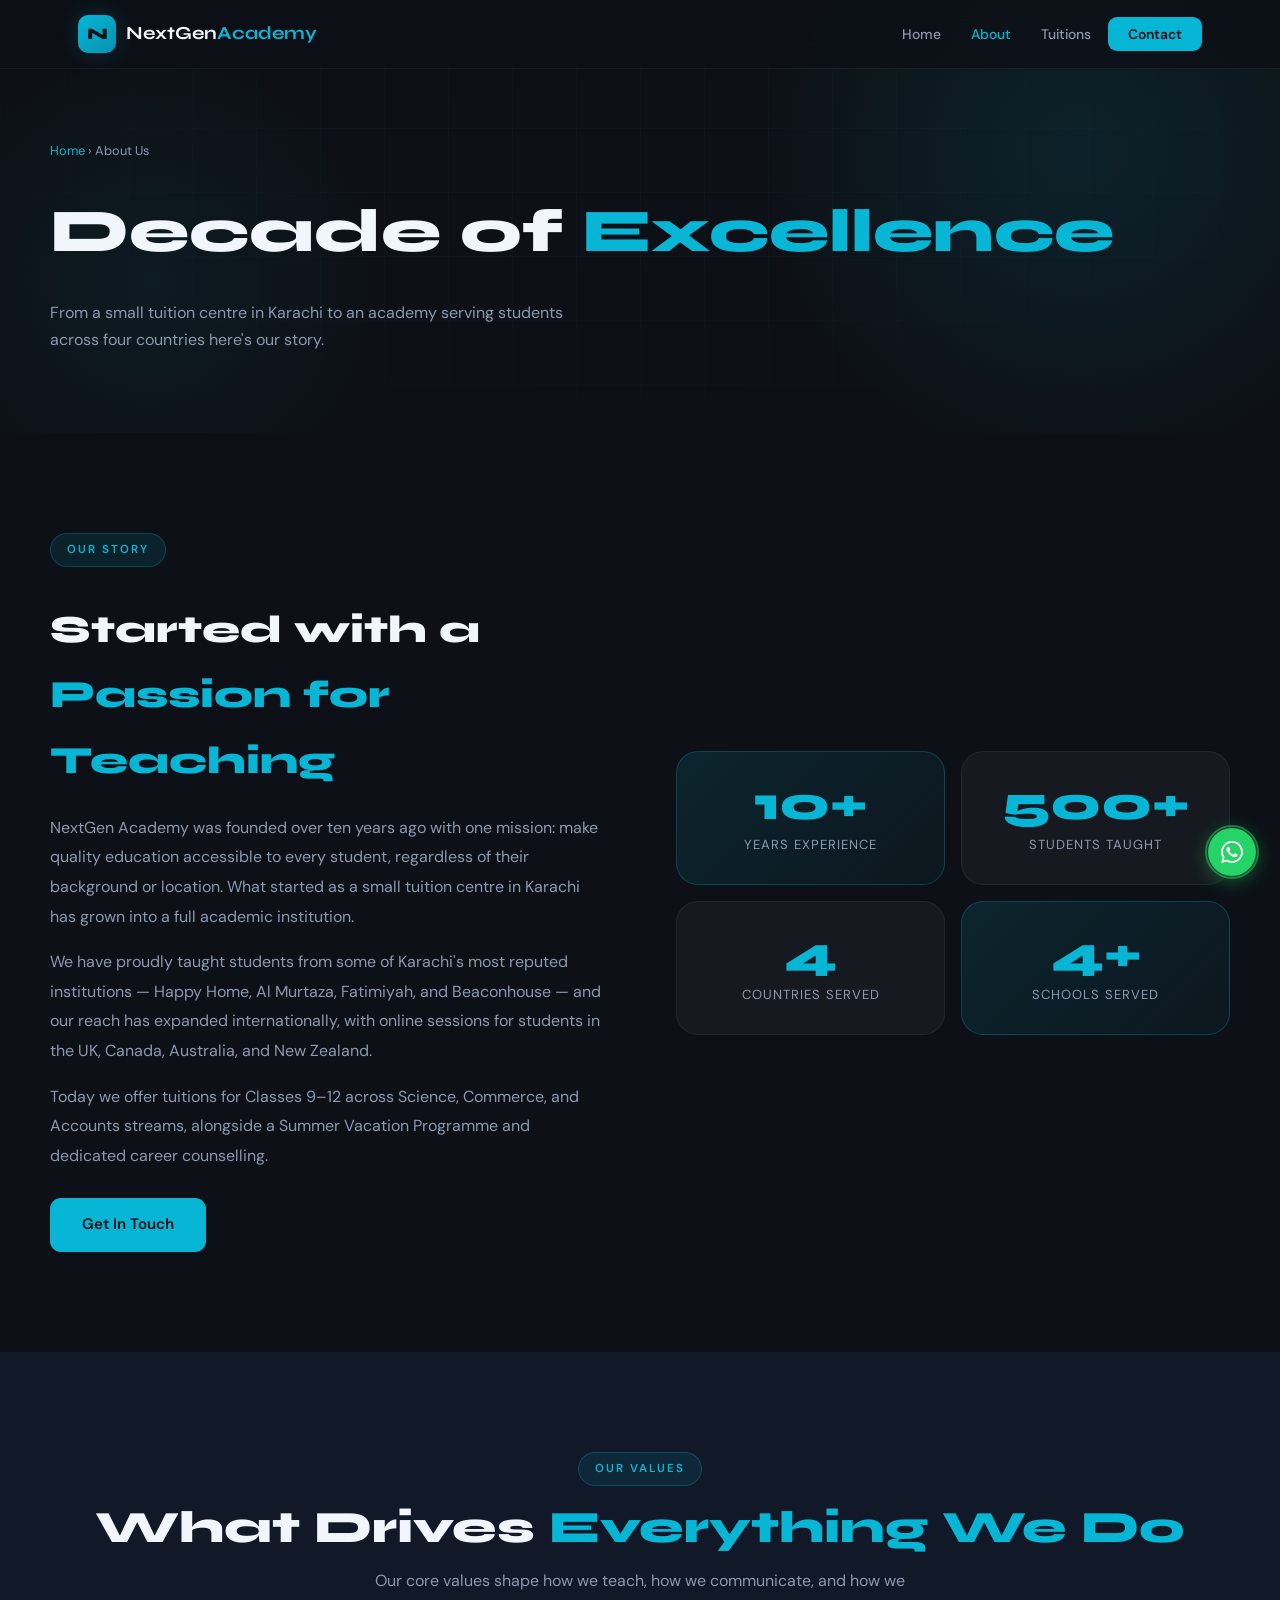
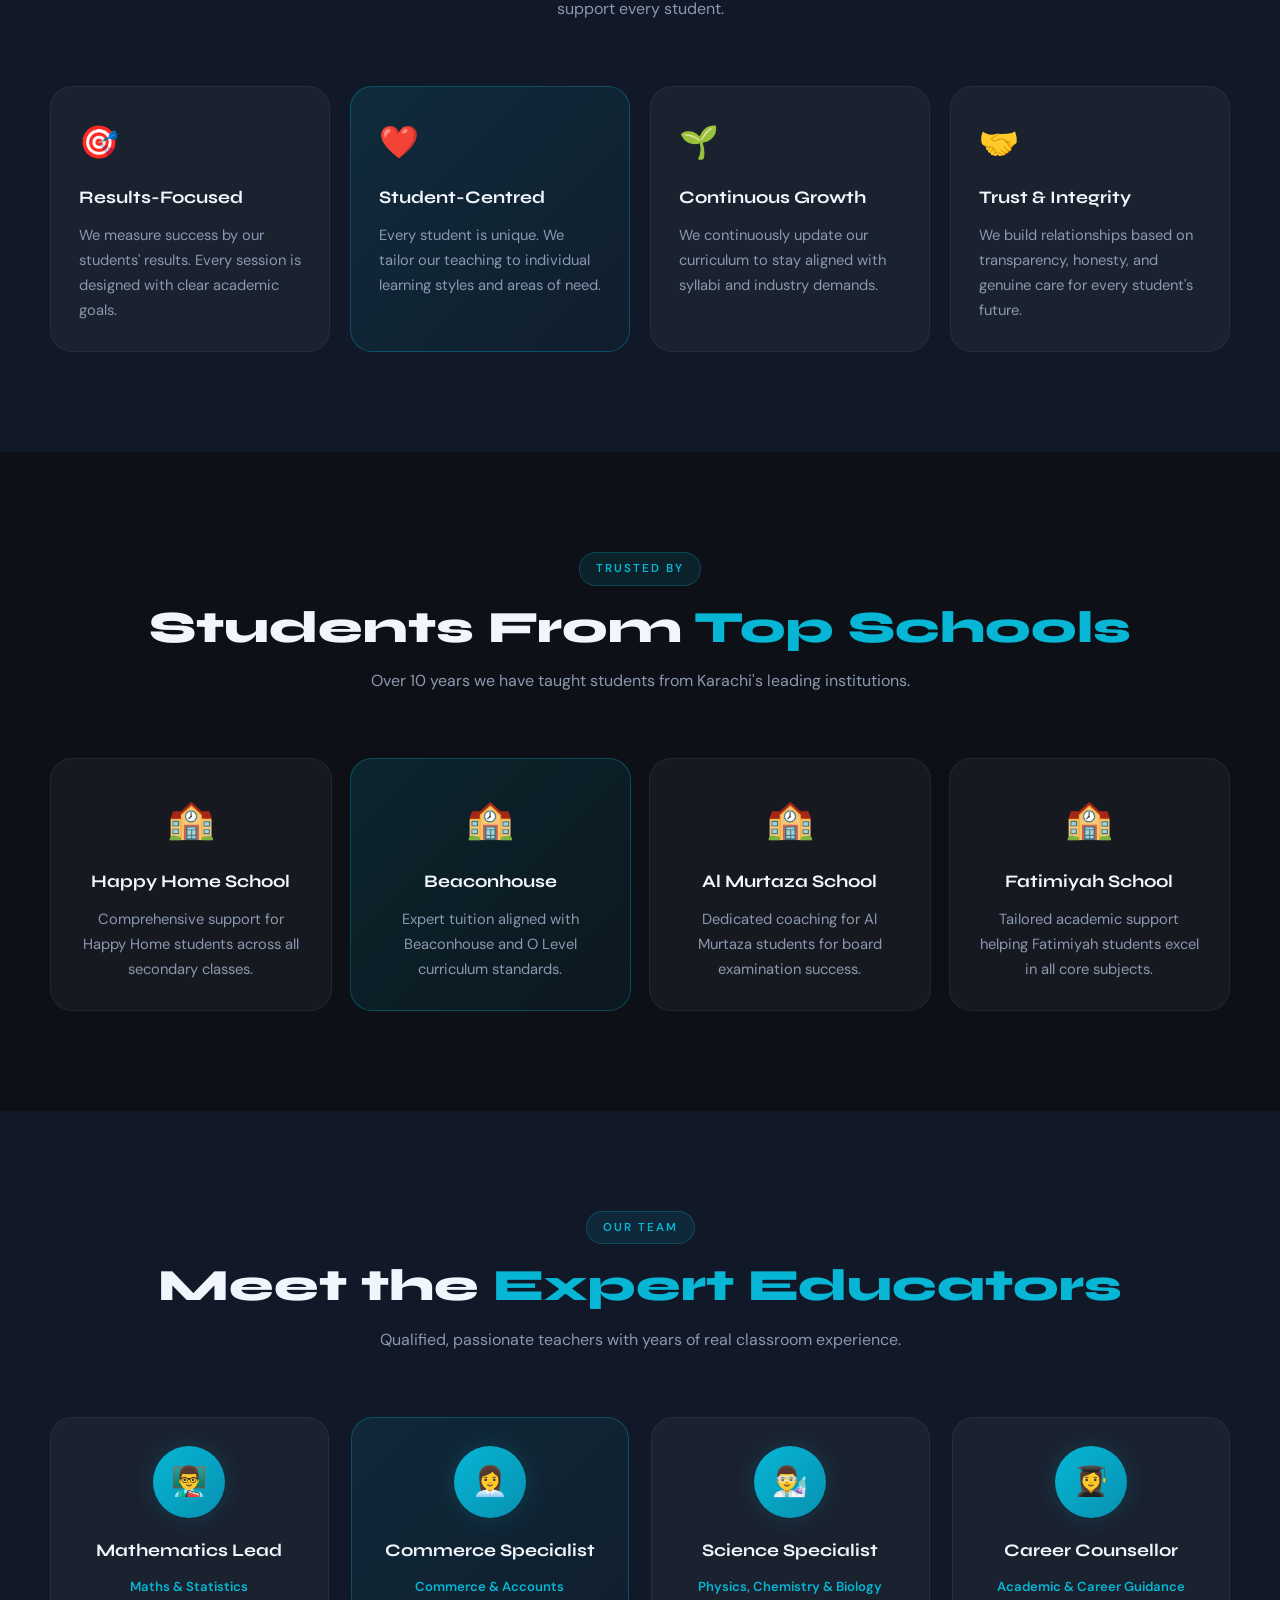
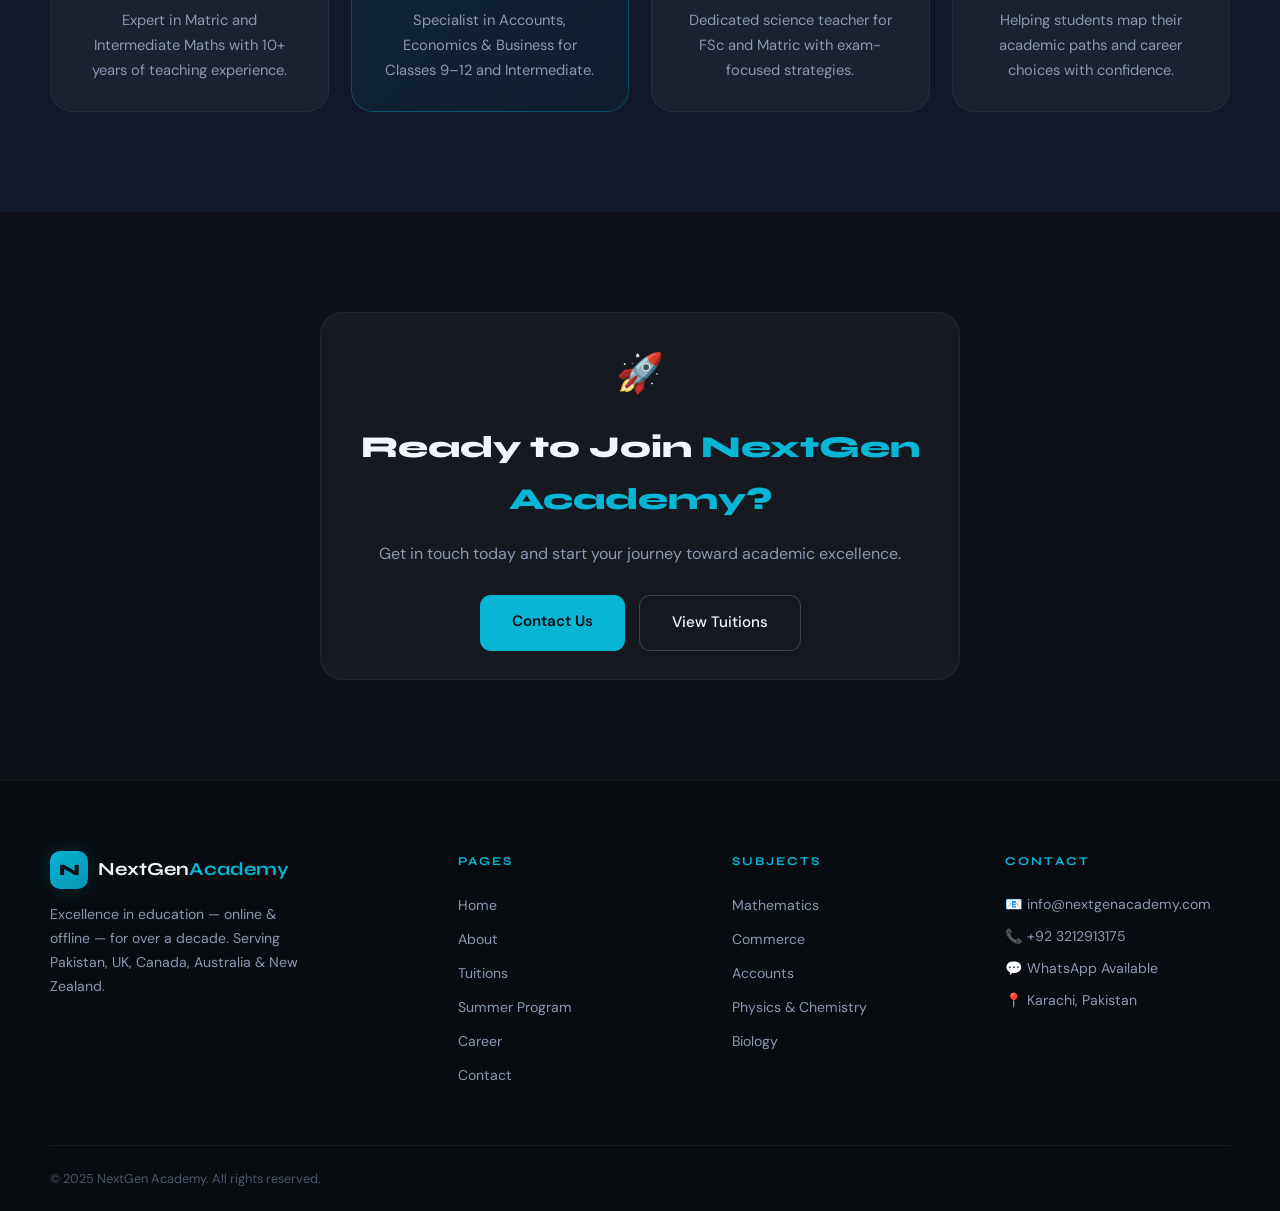
==== commit 05e0d698: "Update about.html" ====
--- a/about.html
+++ b/about.html
@@ -234,7 +234,7 @@
     <div><h4>Subjects</h4><div class="footer-col"><a href="tuitions.html">Mathematics</a><a href="tuitions.html">Commerce</a><a href="tuitions.html">Accounts</a><a href="tuitions.html">Physics & Chemistry</a><a href="tuitions.html">Biology</a></div></div>
     <div><h4>Contact</h4><div class="footer-col"><p>📧 info@nextgenacademy.com</p><p>📞 +92 3212913175</p><p>💬 WhatsApp Available</p><p>📍 Karachi, Pakistan</p></div></div>
   </div>
-  <div class="footer-bottom"><p>© 2025 NextGen Academy. All rights reserved.</p><p class="made">Carbon Cyan Theme</p></div>
+  <div class="footer-bottom"><p>© 2025 NextGen Academy. All rights reserved.</p></div>
 </footer>
 
 <div class="wa-float">
